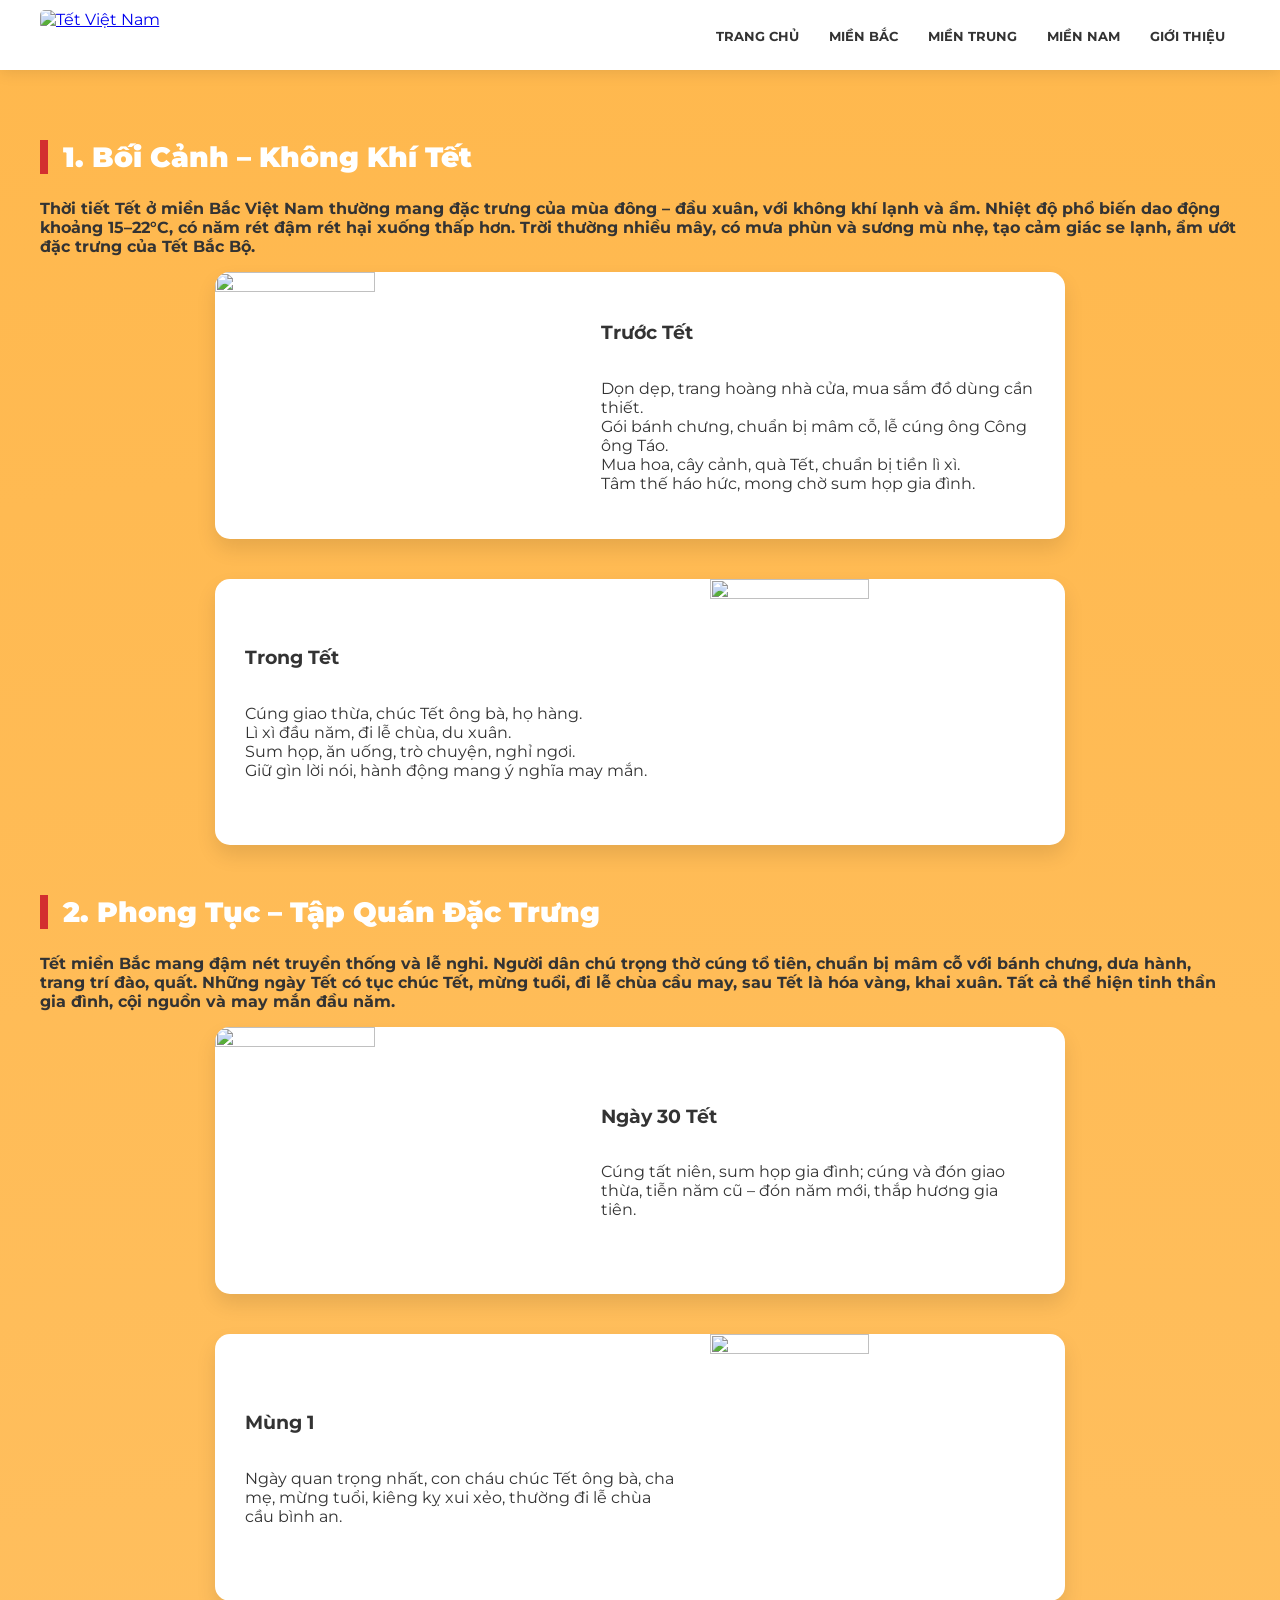
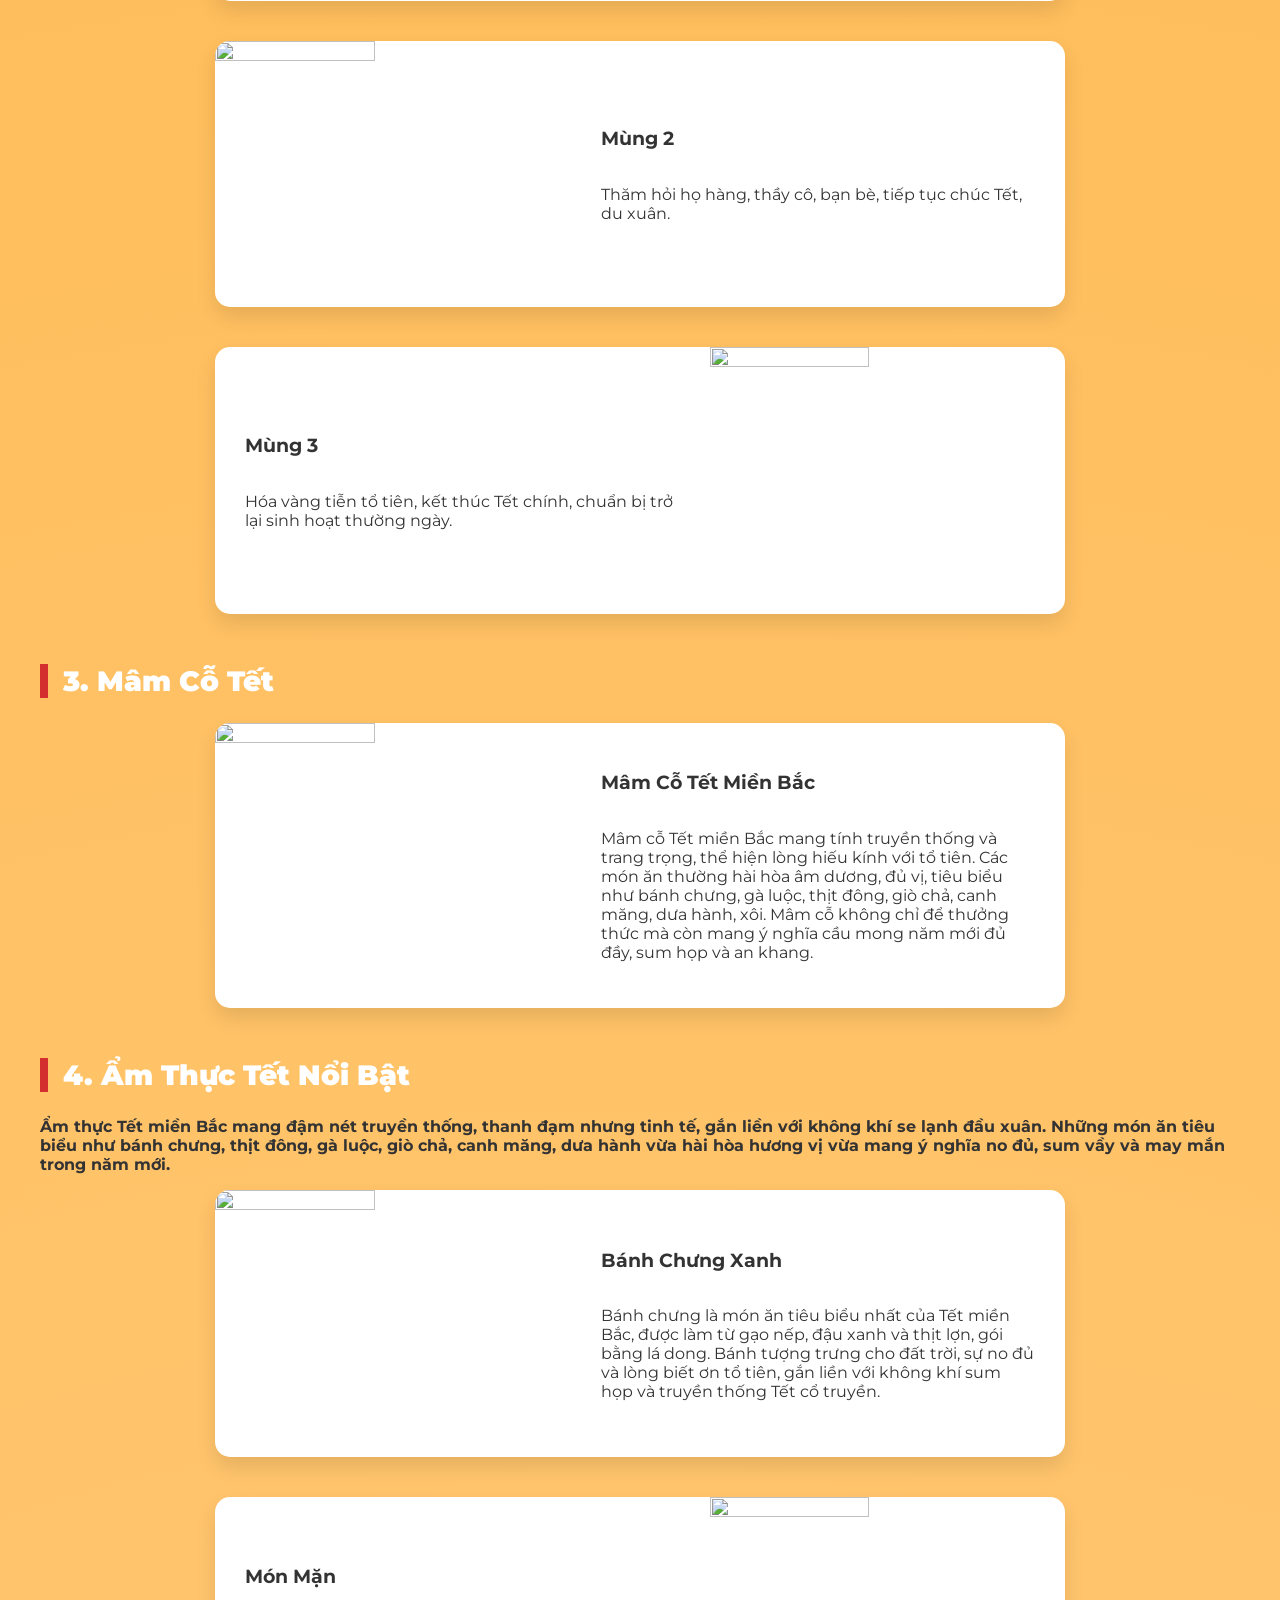
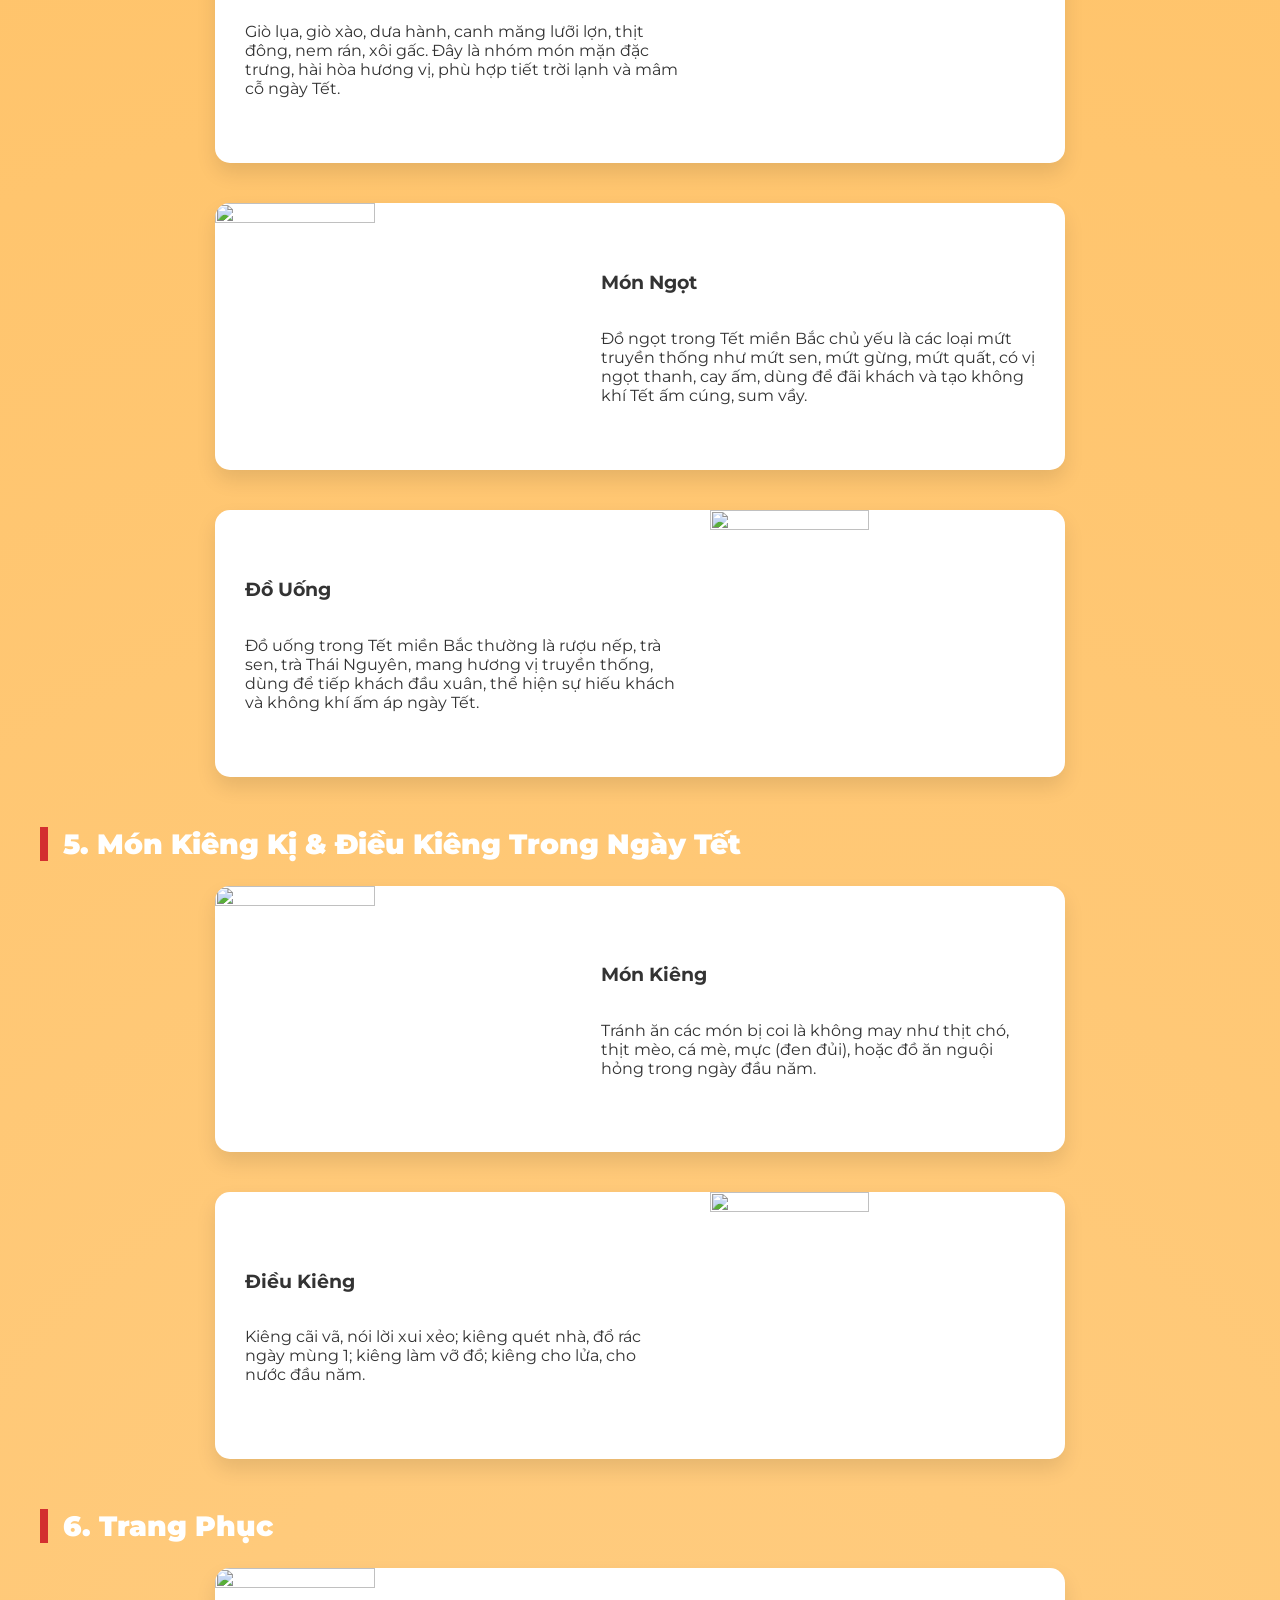
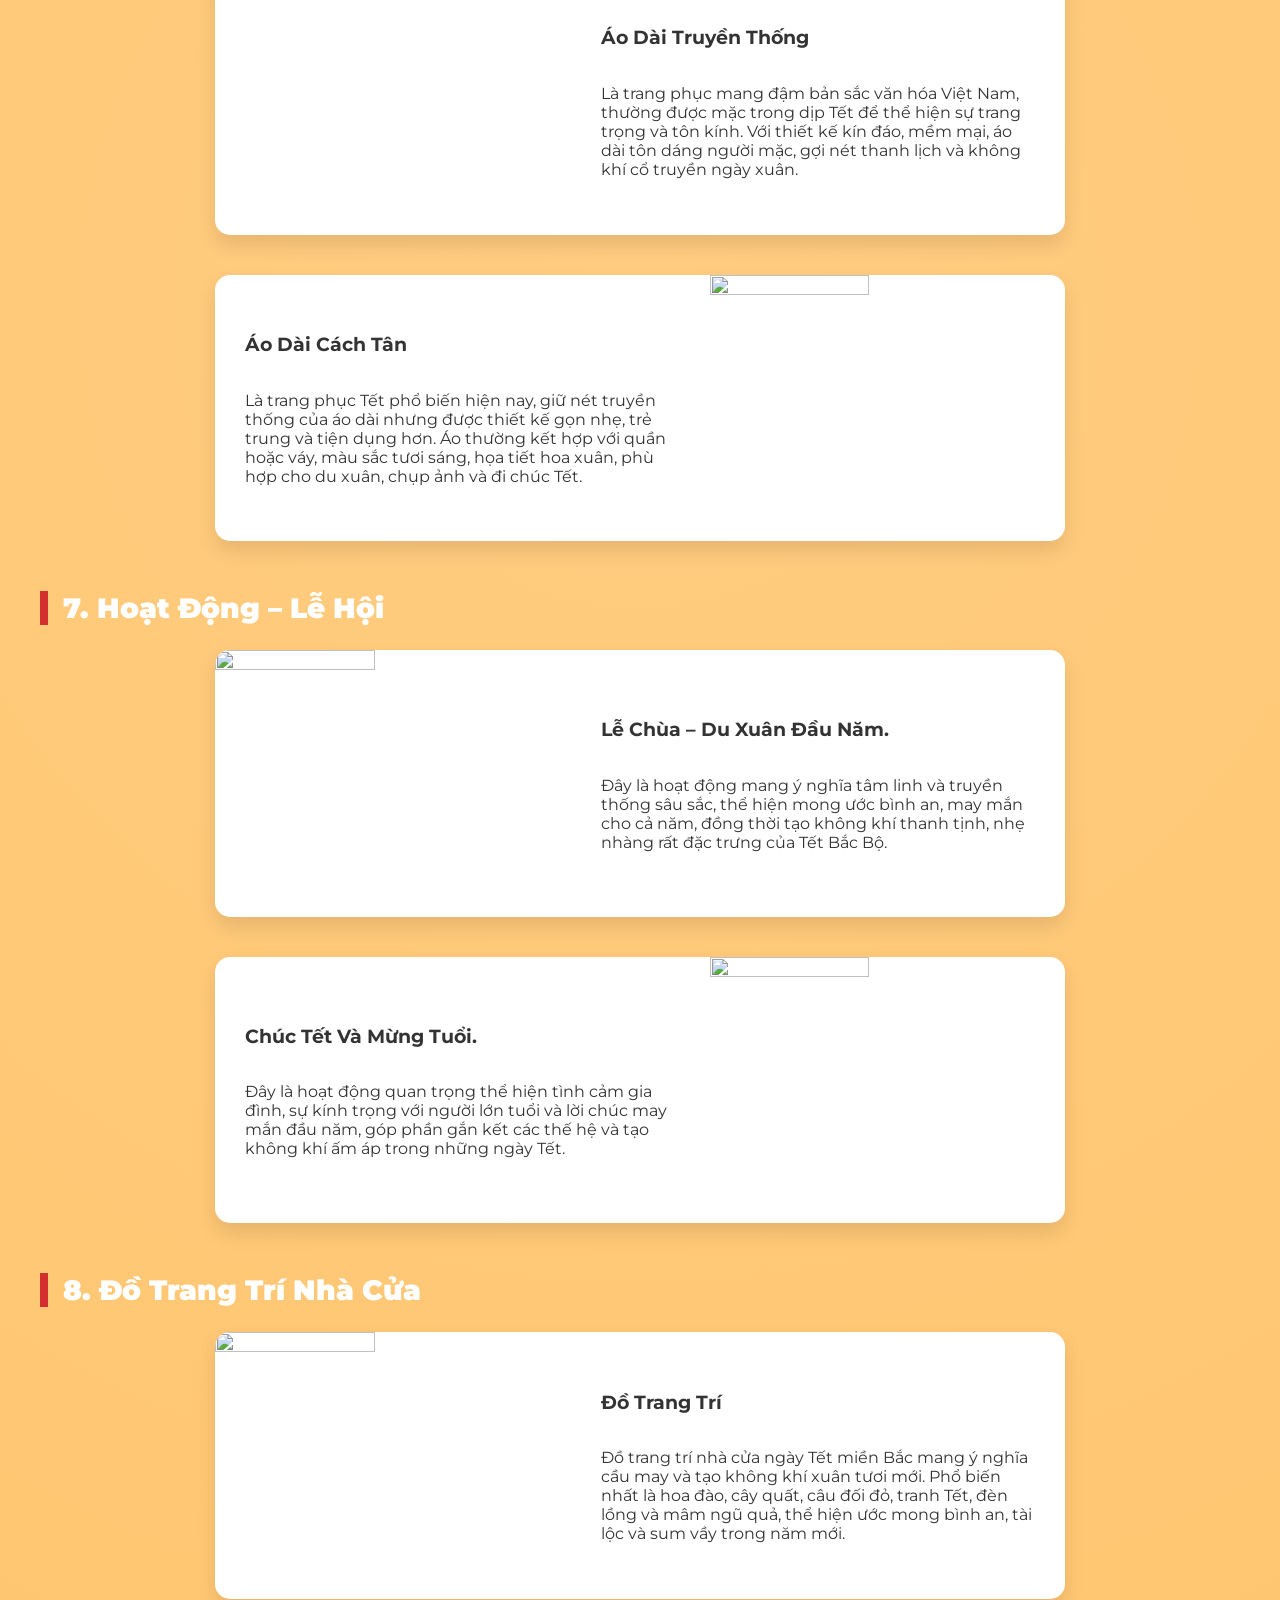
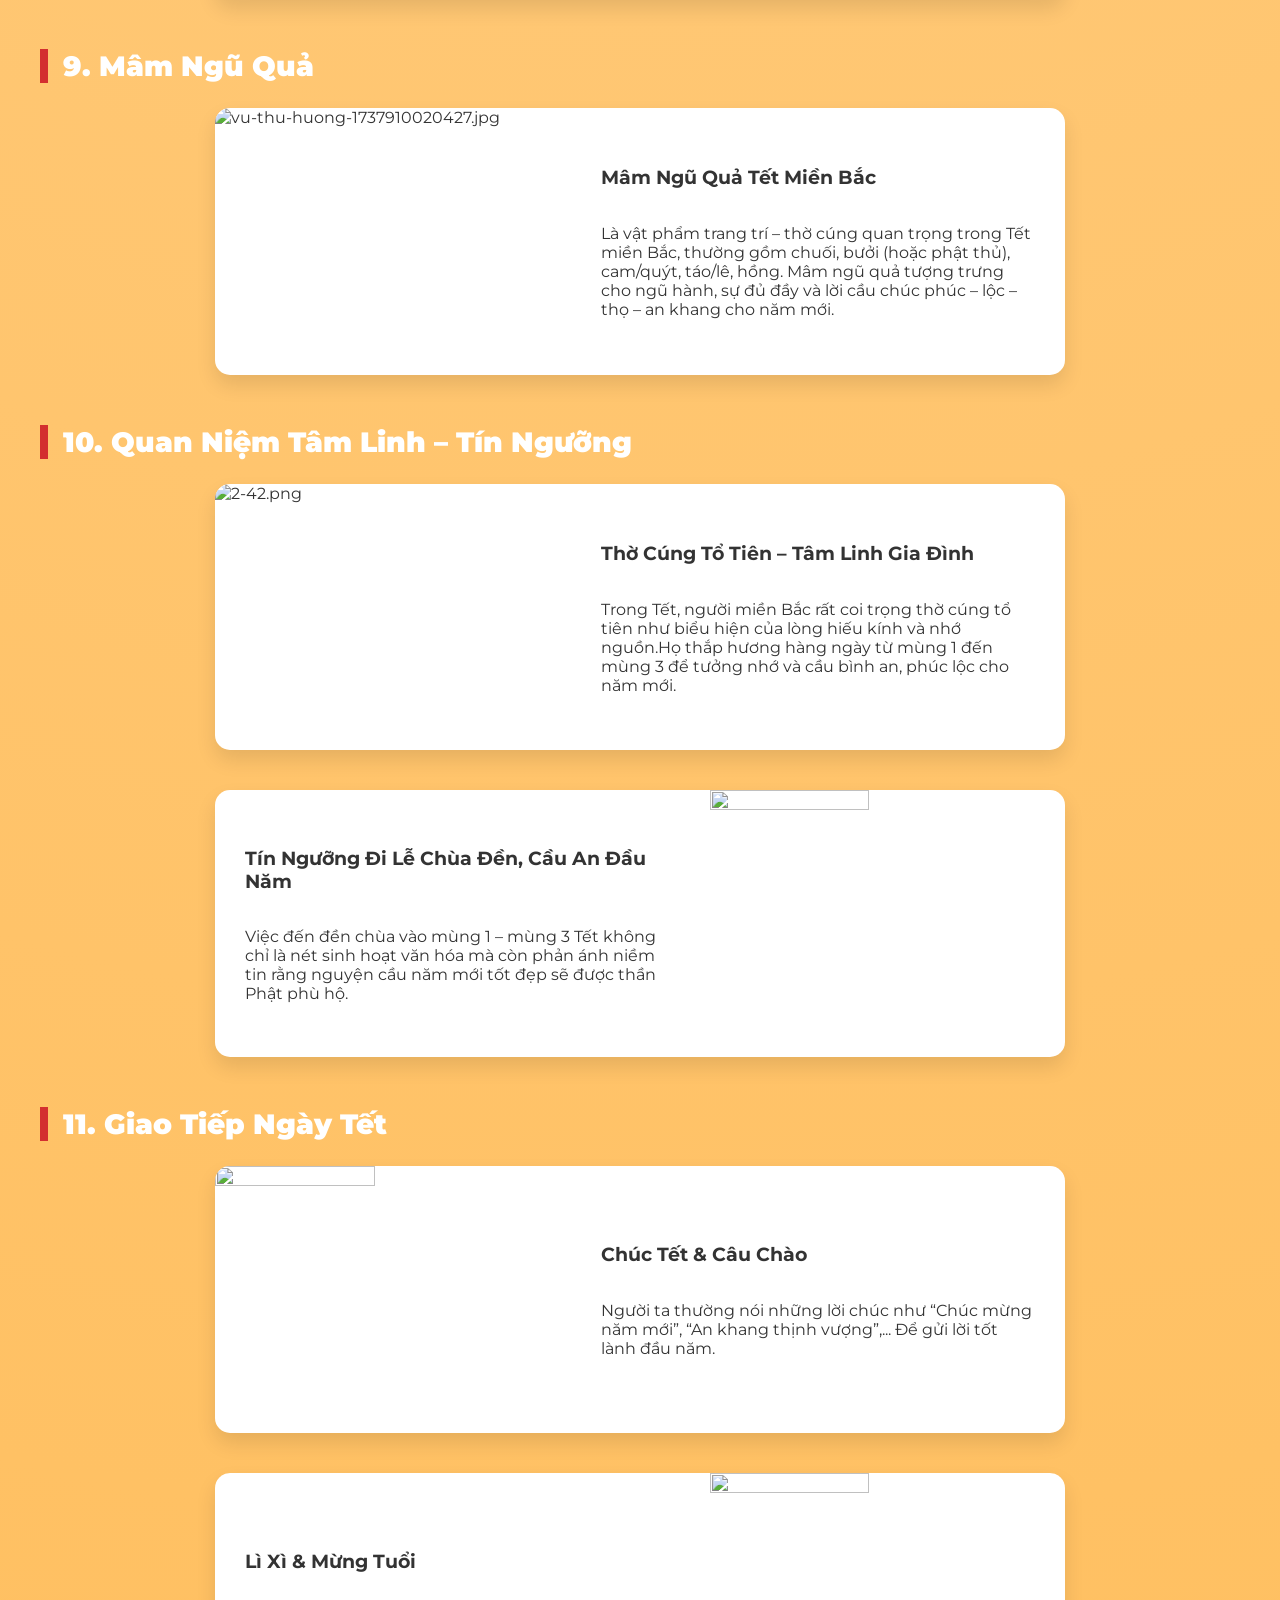
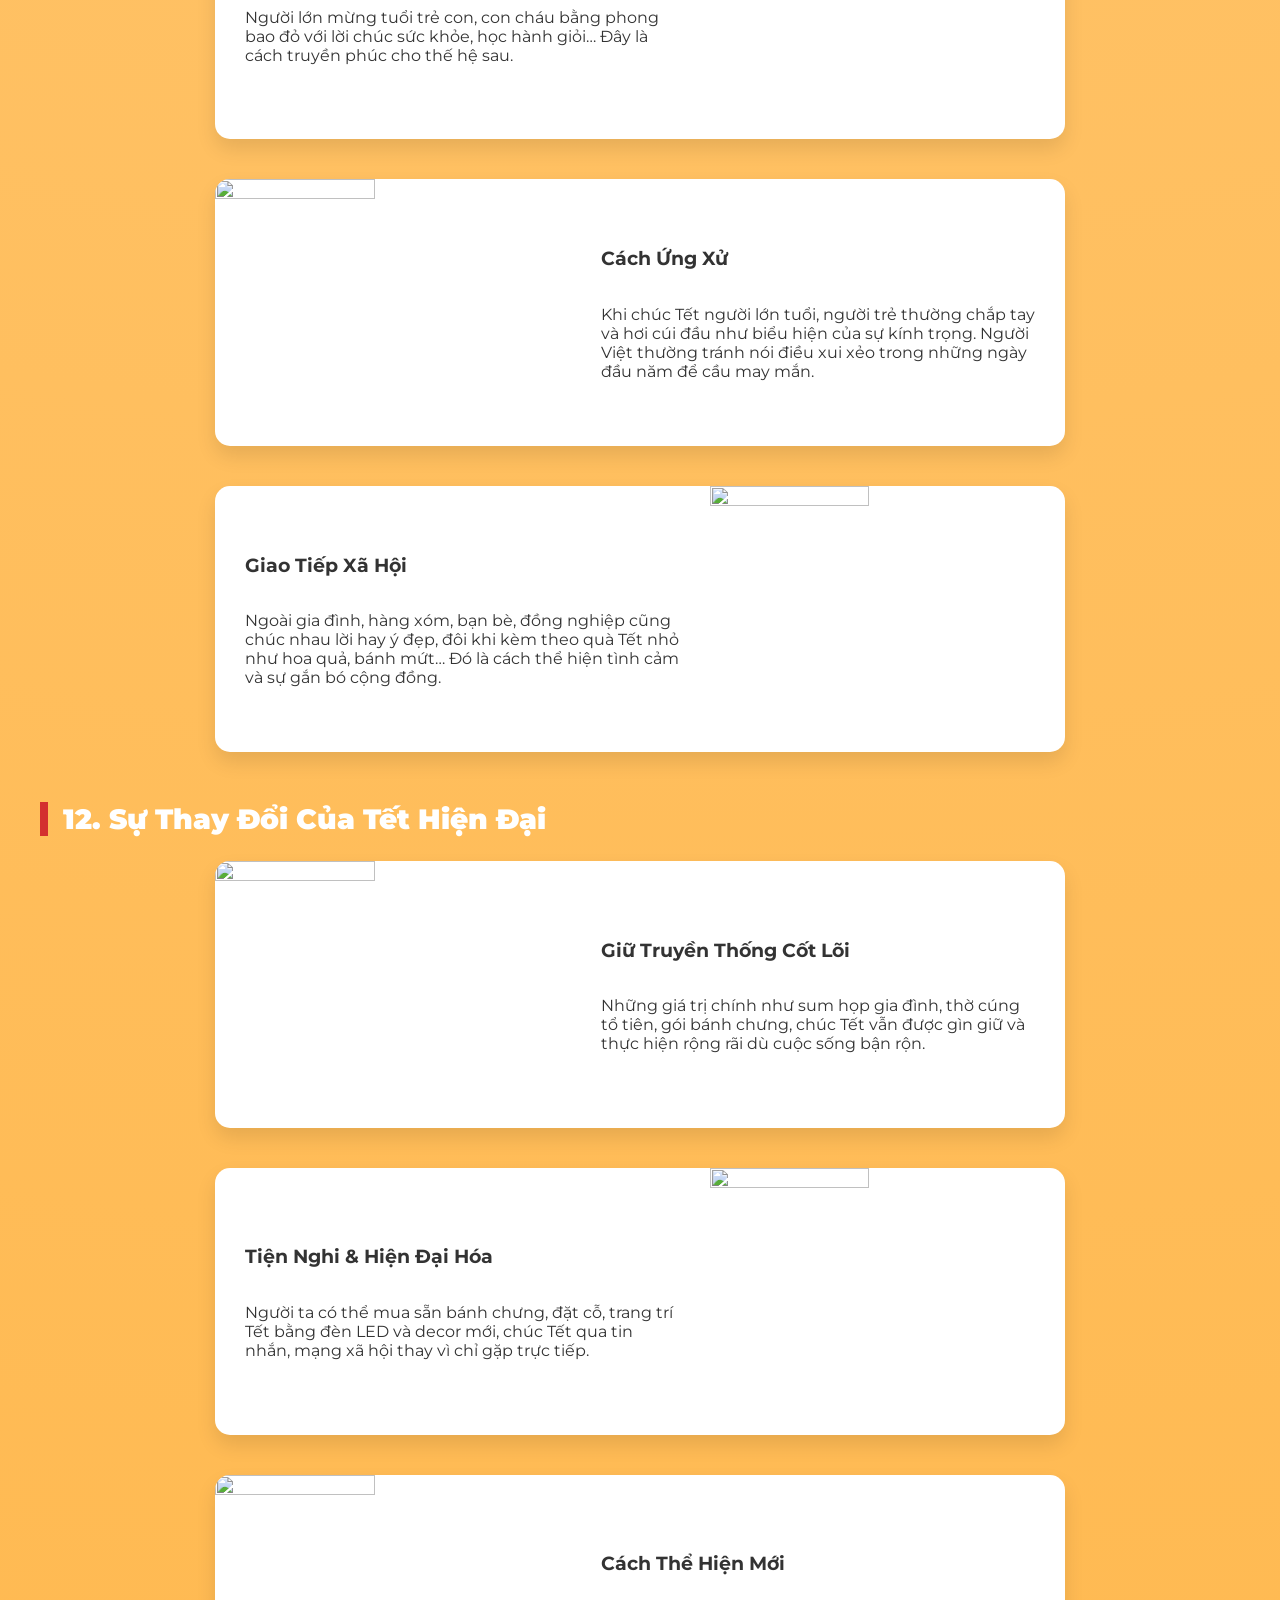
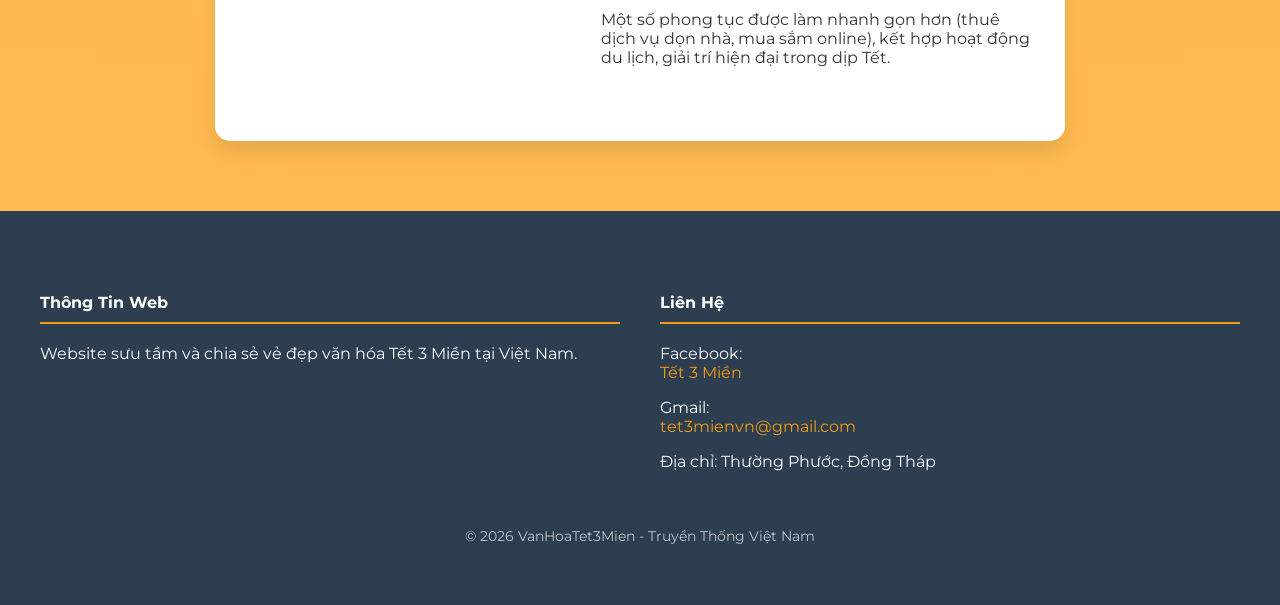
==== indexbac.html @ a21ad103 "Update indexbac.html" ====
<!DOCTYPE html>
<html lang="vi">
<head>
    <meta charset="UTF-8">
    <meta name="viewport" content="width=device-width, initial-scale=1.0">
    <meta name="color-scheme" content="light">
    <title>Văn Hóa Tết Việt Nam - 3 Miền Kết Nối</title>
    <link href="https://fonts.googleapis.com/css2?family=Montserrat:wght@400;700;900&display=swap" rel="stylesheet">
    <link rel="stylesheet" href="https://cdn.jsdelivr.net/npm/swiper@11/swiper-bundle.min.css" />
    <style>
        :root {
            --primary: #f39c12;
            --accent: #d32f2f;
            --bg: #ffb84d;
            --dark: #2c3e50;
            --white: #ffffff;
            color-scheme: light;
        }
        body {
            margin: 0; padding: 0;
            font-family: 'Montserrat', sans-serif;
            background: var(--bg) radial-gradient(circle, #ffcc80 0%, #ffb84d 100%) !important;
            color: #333 !important; scroll-behavior: smooth;
            overflow-x: hidden;
        }
        /* --- HIỆU ỨNG HOA RƠI --- */
        .petal {
            position: fixed; top: -10%; z-index: 998;
            user-select: none; pointer-events: none;
            animation: fall linear infinite;
        }
        @keyframes fall {
            0% { transform: translateY(0) rotate(0deg); opacity: 1; }
            100% { transform: translateY(110vh) rotate(360deg); opacity: 0; }
        }
        /* --- 2. THANH MENU (NAV) --- */
        nav { 
    display: flex; 
    justify-content: space-between; /* Giúp logo một bên, menu một bên */
    align-items: center; 
    background: white; 
    padding: 10px 40px; /* Tăng khoảng cách hai bên cho thoáng */
    position: sticky; 
    top: 0; 
    z-index: 1000; 
    box-shadow: 0 2px 15px rgba(0,0,0,0.1); 
}

nav .logo { height: 50px; }
nav .logo img { height: 100%; width: auto; border-radius: 5px; }

nav ul { list-style: none; display: flex; margin: 0; padding: 0; }
nav ul li { padding: 0 15px; }
nav ul li a { 
    color: #333; 
    text-decoration: none; 
    font-weight: 700; 
    font-size: 13px; 
    text-transform: uppercase; 
    transition: 0.3s; 
}

nav ul li a:hover { color: var(--accent); }

        .container { max-width: 1200px; margin: 0 auto; padding: 20px; }
        .section-title {
            font-size: 28px; font-weight: 900; color: white;
            margin: 50px 0 25px; border-left: 8px solid var(--accent); padding-left: 15px;
        }

        /* --- CẤU TRÚC ZIC-ZAC ĐÃ TỐI ƯU --- */
.grid { 
    display: flex; 
    flex-direction: column; 
    gap: 40px; 
    align-items: center; /* Căn giữa các card nhỏ */
}

.item-card {
    background: white;
    border-radius: 15px;
    overflow: hidden;
    box-shadow: 0 10px 20px rgba(0,0,0,0.1);
    transition: 0.3s;
    display: flex;
    align-items: stretch;
    /* CHỈNH TẠI ĐÂY: Thu nhỏ khung lại */
    max-width: 850px; 
    width: 100%;
}

/* Tự động đảo bên cho các khung chẵn */
.grid .item-card:nth-child(even) {
    flex-direction: row-reverse;
}

.item-card img {
    width: 45%; /* Giảm tỉ lệ ảnh một chút để cân đối */
    /* CHỈNH TẠI ĐÂY: Giúp ảnh không bị méo/cắt quá nhiều */
    object-fit: cover; 
    aspect-ratio: 4/3; /* Ép ảnh về tỉ lệ chuẩn 4:3 */
    display: block;
}

.item-card .info {
    width: 55%; 
    padding: 30px;
    display: flex;
    flex-direction: column;
    justify-content: center;
}

/* Responsive cho điện thoại */
@media (max-width: 768px) {
    .item-card, .grid .item-card:nth-child(even) { 
        flex-direction: column; 
        max-width: 100%;
    }
    .item-card img { 
        width: 100%; 
        aspect-ratio: 16/9; /* Trên điện thoại để ảnh ngang sẽ đẹp hơn */
    }
    .item-card .info { 
        width: 100%;
        padding: 20px; 
    }
}

        /* Responsive cho điện thoại */
        @media (max-width: 768px) {
            .item-card, .grid .item-card:nth-child(even) { flex-direction: column; }
            .item-card img, .item-card .info { width: 100%; }
            .item-card .info { padding: 20px; }
        }


        /* --- FOOTER --- */
        footer { background: var(--dark); color: white; padding: 60px 20px; text-align: center; margin-top: 50px; }
        .footer-content {
            max-width: 1200px; margin: 0 auto; display: grid;
            grid-template-columns: repeat(auto-fit, minmax(250px, 1fr)); gap: 40px; text-align: left;
        }
        .footer-box h4 { border-bottom: 2px solid var(--primary); padding-bottom: 10px; margin-bottom: 20px; }
        .social-links a { color: #ccc; text-decoration: none; display: block; margin-bottom: 10px; transition: 0.3s; }
        .social-links a:hover { color: var(--primary); padding-left: 5px; }
        .copy-right { margin-top: 40px; opacity: 0.7; font-size: 14px; }
    </style>
</head>
<body>
    <nav>
        <div class="logo">
        <a href="#">
            <img src="https://github.com/vanhoatet3mien/bactrungnam/blob/main/logo.jpg?raw=true" alt="Tết Việt Nam">
        </a>
    </div>
        <ul>
            <li><a href="./index.html">TRANG CHỦ</a></li>
            <li><a href="./indexbac.html">MIỀN BẮC</a></li>
            <li><a href="./indextrung.html">MIỀN TRUNG</a></li>
            <li><a href="./indexnam.html">MIỀN NAM</a></li>
            <li><a href="./indexdoingu.html">GIỚI THIỆU</a></li>
        </ul>
    </nav>

    <div class="container">
        <div id="mien-bac">
            <h2 class="section-title">1. Bối Cảnh – Không Khí Tết</h2>
            <p><strong>Thời tiết Tết ở miền Bắc Việt Nam thường mang đặc trưng của mùa đông – đầu xuân, với không khí lạnh và ẩm. Nhiệt độ phổ biến dao động khoảng 15–22°C, có năm rét đậm rét hại xuống thấp hơn. Trời thường nhiều mây, có mưa phùn và sương mù nhẹ, tạo cảm giác se lạnh, ẩm ướt đặc trưng của Tết Bắc Bộ.</strong></p>
            <div class="grid">
                <div class="item-card">
                    <img src="https://cdn.tuoitrethudo.vn/stores/news_dataimages/nguyenvantien/012022/31/23/16c2730a05d56e1337794a36a88b8bab.jpg?rt=20220131233628">
                    <div class="info">
                        <h3>Trước Tết</h3>
                        <p>Dọn dẹp, trang hoàng nhà cửa, mua sắm đồ dùng cần thiết.<br>Gói bánh chưng, chuẩn bị mâm cỗ, lễ cúng ông Công ông Táo.<br>Mua hoa, cây cảnh, quà Tết, chuẩn bị tiền lì xì.<br>Tâm thế háo hức, mong chờ sum họp gia đình.</p>
                    </div>
                </div>
                <div class="item-card">
                    <img src="https://inkythuatso.com/uploads/thumbnails/800/2023/02/15-hinh-anh-chuc-tho-inkythuatso-13-16-25-36.jpg">
                    <div class="info">
                        <h3>Trong Tết</h3>
                        <p>Cúng giao thừa, chúc Tết ông bà, họ hàng.<br>Lì xì đầu năm, đi lễ chùa, du xuân.<br>Sum họp, ăn uống, trò chuyện, nghỉ ngơi.<br>Giữ gìn lời nói, hành động mang ý nghĩa may mắn.</p>
                    </div>
                </div>
            </div>

            <h2 class="section-title">2. Phong Tục – Tập Quán Đặc Trưng</h2>
            <p><strong>Tết miền Bắc mang đậm nét truyền thống và lễ nghi. Người dân chú trọng thờ cúng tổ tiên, chuẩn bị mâm cỗ với bánh chưng, dưa hành, trang trí đào, quất. Những ngày Tết có tục chúc Tết, mừng tuổi, đi lễ chùa cầu may, sau Tết là hóa vàng, khai xuân. Tất cả thể hiện tinh thần gia đình, cội nguồn và may mắn đầu năm.</strong></p>
            <div class="grid">
                <div class="item-card">
                    <img src="https://phapluat.tuoitrethudo.vn/stores/news_dataimages/nguyenthithuy/022024/10/01/2814_Picture3.jpg?rt=20240210012817">
                    <div class="info">
                        <h3>Ngày 30 Tết</h3>
                        <p>Cúng tất niên, sum họp gia đình; cúng và đón giao thừa, tiễn năm cũ – đón năm mới, thắp hương gia tiên.</p>
                    </div>
                </div>
                <div class="item-card">
                    <img src="https://cdn3.ivivu.com/2025/01/du-xuan-dau-nam-ivivu-2.jpg">
                    <div class="info">
                        <h3>Mùng 1</h3>
                        <p>Ngày quan trọng nhất, con cháu chúc Tết ông bà, cha mẹ, mừng tuổi, kiêng kỵ xui xẻo, thường đi lễ chùa cầu bình an.</p>
                    </div>
                </div>
                <div class="item-card">
                    <img src="https://cdnv2.tgdd.vn/bhx-static/bhx/News/Images/2024/12/25/1573519/image-17_202412250940245612.jpg">
                    <div class="info">
                        <h3>Mùng 2</h3>
                        <p>Thăm hỏi họ hàng, thầy cô, bạn bè, tiếp tục chúc Tết, du xuân.</p>
                    </div>
                </div>
                <div class="item-card">
                    <img src="https://media.tapchinghiencuuphathoc.vn/uploads/2025/02/01/y-nghia-nguon-goc-hoa-vang-ma-1-1738345436.jpg">
                    <div class="info">
                        <h3>Mùng 3</h3>
                        <p>Hóa vàng tiễn tổ tiên, kết thúc Tết chính, chuẩn bị trở lại sinh hoạt thường ngày.</p>
                    </div>
                </div>
            </div>

            <h2 class="section-title">3. Mâm Cỗ Tết</h2>
            <div class="grid">
                <div class="item-card">
                    <img src="https://storage.googleapis.com/ops-shopee-files-live/live/shopee-blog/2024/01/5c13a77e-mam-co-ngay-tet-mien-bac-1.jpg">
                    <div class="info">
                        <h3>Mâm Cỗ Tết Miền Bắc</h3>
                        <p>Mâm cỗ Tết miền Bắc mang tính truyền thống và trang trọng, thể hiện lòng hiếu kính với tổ tiên. Các món ăn thường hài hòa âm dương, đủ vị, tiêu biểu như bánh chưng, gà luộc, thịt đông, giò chả, canh măng, dưa hành, xôi. Mâm cỗ không chỉ để thưởng thức mà còn mang ý nghĩa cầu mong năm mới đủ đầy, sum họp và an khang.</p>
                    </div>
                </div>
            </div>

            <h2 class="section-title">4. Ẩm Thực Tết Nổi Bật</h2>
            <p><strong>Ẩm thực Tết miền Bắc mang đậm nét truyền thống, thanh đạm nhưng tinh tế, gắn liền với không khí se lạnh đầu xuân. Những món ăn tiêu biểu như bánh chưng, thịt đông, gà luộc, giò chả, canh măng, dưa hành vừa hài hòa hương vị vừa mang ý nghĩa no đủ, sum vầy và may mắn trong năm mới.</strong></p>
            <div class="grid">
                <div class="item-card">
                    <img src="https://vuyenfoods.com/upload/baiviet/nguyen-lieu-lam-banh-chung-xanh-7100.jpeg">
                    <div class="info">
                        <h3>Bánh Chưng Xanh</h3>
                        <p>Bánh chưng là món ăn tiêu biểu nhất của Tết miền Bắc, được làm từ gạo nếp, đậu xanh và thịt lợn, gói bằng lá dong. Bánh tượng trưng cho đất trời, sự no đủ và lòng biết ơn tổ tiên, gắn liền với không khí sum họp và truyền thống Tết cổ truyền.</p>
                    </div>
                </div>
                <div class="item-card">
                    <img src="https://giochavua.vn/wp-content/uploads/2022/05/gio-thu-xao-ngon-duoc-yeu-thich.jpg">
                    <div class="info">
                        <h3>Món Mặn</h3>
                        <p>Giò lụa, giò xào, dưa hành, canh măng lưỡi lợn, thịt đông, nem rán, xôi gấc. Đây là nhóm món mặn đặc trưng, hài hòa hương vị, phù hợp tiết trời lạnh và mâm cỗ ngày Tết.</p>
                    </div>
                </div>
                <div class="item-card">
                    <img src="https://anhminhgift.vn/upload/blog/cac-loai-mut-tet-mien-tay-1-1.jpg">
                    <div class="info">
                        <h3>Món Ngọt</h3>
                        <p>Đồ ngọt trong Tết miền Bắc chủ yếu là các loại mứt truyền thống như mứt sen, mứt gừng, mứt quất, có vị ngọt thanh, cay ấm, dùng để đãi khách và tạo không khí Tết ấm cúng, sum vầy.</p>
                    </div>
                </div>
                <div class="item-card">
                    <img src="https://zogatea.com/wp-content/uploads/2021/06/Tra-Sen-1-1024x685.jpg">
                    <div class="info">
                        <h3>Đồ Uống</h3>
                        <p>Đồ uống trong Tết miền Bắc thường là rượu nếp, trà sen, trà Thái Nguyên, mang hương vị truyền thống, dùng để tiếp khách đầu xuân, thể hiện sự hiếu khách và không khí ấm áp ngày Tết.</p>
                    </div>
                </div>
            </div>

            <h2 class="section-title">5. Món Kiêng Kị & Điều Kiêng Trong Ngày Tết</h2>
            <div class="grid">
                <div class="item-card">
                    <img src="https://scontent.fvca5-1.fna.fbcdn.net/v/t39.30808-6/589714037_1394836852643893_1446091724370291768_n.jpg?stp=dst-jpg_p526x296_tt6&_nc_cat=111&ccb=1-7&_nc_sid=127cfc&_nc_ohc=fxISBeqgT3AQ7kNvwEG0JHD&_nc_oc=AdlYSh1m5r4DxeEgwgYgAgTQ2lFTR1I_N9ZsTTKIj-WAwGVASrrvGldgpR2_4-6iheo&_nc_zt=23&_nc_ht=scontent.fvca5-1.fna&_nc_gid=8fACmYXoenC-Dc7Jp0bd7Q&oh=00_AfrGANbRKabUUiIrGEgYwGHzz0iBHGLaTVGTGiKzaXuc2g&oe=69826C2F">
                    <div class="info">
                        <h3>Món Kiêng</h3>
                        <p>Tránh ăn các món bị coi là không may như thịt chó, thịt mèo, cá mè, mực (đen đủi), hoặc đồ ăn nguội hỏng trong ngày đầu năm.</p>
                    </div>
                </div>
                <div class="item-card">
                    <img src="https://blog.onhome.asia/hubfs/anh-bia-Jan-12-2021-02-50-04-99-AM.jpg">
                    <div class="info">
                        <h3>Điều Kiêng</h3>
                        <p>Kiêng cãi vã, nói lời xui xẻo; kiêng quét nhà, đổ rác ngày mùng 1; kiêng làm vỡ đồ; kiêng cho lửa, cho nước đầu năm.</p>
                    </div>
                </div>
            </div>

            <h2 class="section-title">6. Trang Phục</h2>
            <div class="grid">
                <div class="item-card">
                    <img src="https://media.loveitopcdn.com/3807/y-nghia-ta-ao-dai-truyen-thong-viet-nam-1.jpg">
                    <div class="info">
                        <h3>Áo Dài Truyền Thống</h3>
                        <p>Là trang phục mang đậm bản sắc văn hóa Việt Nam, thường được mặc trong dịp Tết để thể hiện sự trang trọng và tôn kính. Với thiết kế kín đáo, mềm mại, áo dài tôn dáng người mặc, gợi nét thanh lịch và không khí cổ truyền ngày xuân.</p>
                    </div>
                </div>
                <div class="item-card">
                    <img src="https://wowweekend.vn/_next/image?url=https%3A%2F%2Fcdn.wowweekend.vn%2Fuploads%2F202501_4834_featured__news20250117144336_02-1600x900.webp&w=3840&q=75">
                    <div class="info">
                        <h3>Áo Dài Cách Tân</h3>
                        <p>Là trang phục Tết phổ biến hiện nay, giữ nét truyền thống của áo dài nhưng được thiết kế gọn nhẹ, trẻ trung và tiện dụng hơn. Áo thường kết hợp với quần hoặc váy, màu sắc tươi sáng, họa tiết hoa xuân, phù hợp cho du xuân, chụp ảnh và đi chúc Tết.</p>
                    </div>
                </div>
            </div>

            <h2 class="section-title">7. Hoạt Động – Lễ Hội</h2>
            <div class="grid">
                <div class="item-card">
                    <img src="https://i.ex-cdn.com/vntravellive.com/files/f1/uploaded/images/photo_news/800x800/news_20161120084018/tet.jpg_0.jpg">
                    <div class="info">
                        <h3>Lễ Chùa – Du Xuân Đầu Năm.</h3>
                        <p>Đây là hoạt động mang ý nghĩa tâm linh và truyền thống sâu sắc, thể hiện mong ước bình an, may mắn cho cả năm, đồng thời tạo không khí thanh tịnh, nhẹ nhàng rất đặc trưng của Tết Bắc Bộ.</p>
                    </div>
                </div>
                <div class="item-card">
                    <img src="https://giadinh.mediacdn.vn/296230595582509056/2023/1/16/momo-upload-api-191225093515-637128633154332227-1673861650760668441327.jpg">
                    <div class="info">
                        <h3>Chúc Tết Và Mừng Tuổi.</h3>
                        <p>Đây là hoạt động quan trọng thể hiện tình cảm gia đình, sự kính trọng với người lớn tuổi và lời chúc may mắn đầu năm, góp phần gắn kết các thế hệ và tạo không khí ấm áp trong những ngày Tết.</p>
                    </div>
                </div>
            </div>

            <h2 class="section-title">8. Đồ Trang Trí Nhà Cửa</h2>
            <div class="grid">
                <div class="item-card">
                    <img src="https://media-cdn-v2.laodong.vn/Storage/NewsPortal/2022/1/23/998008/Hang-Tet-Nguyen-Dan-.jpg">
                    <div class="info">
                        <h3>Đồ Trang Trí</h3>
                        <p>Đồ trang trí nhà cửa ngày Tết miền Bắc mang ý nghĩa cầu may và tạo không khí xuân tươi mới. Phổ biến nhất là hoa đào, cây quất, câu đối đỏ, tranh Tết, đèn lồng và mâm ngũ quả, thể hiện ước mong bình an, tài lộc và sum vầy trong năm mới.</p>
                    </div>
                </div>
            </div>

            <h2 class="section-title">9. Mâm Ngũ Quả</h2>
            <div class="grid">
                <div class="item-card">
                    <img src="https://sf-static.upanhlaylink.com/img/image_20260131f3d548ad5f10cd89d02bacb1ae019b03.jpg" alt="vu-thu-huong-1737910020427.jpg">
                    <div class="info">
                        <h3>Mâm Ngũ Quả Tết Miền Bắc</h3>
                        <p>Là vật phẩm trang trí – thờ cúng quan trọng trong Tết miền Bắc, thường gồm chuối, bưởi (hoặc phật thủ), cam/quýt, táo/lê, hồng. Mâm ngũ quả tượng trưng cho ngũ hành, sự đủ đầy và lời cầu chúc phúc – lộc – thọ – an khang cho năm mới.</p>
                    </div>
                </div>
            </div>

            <h2 class="section-title">10. Quan Niệm Tâm Linh – Tín Ngưỡng</h2>
            <div class="grid">
                <div class="item-card">
                    <img src="https://sf-static.upanhlaylink.com/img/image_202601311cd48296f9d3687d44bee2dbc5769676.jpg" alt="2-42.png">
                    <div class="info">
                        <h3>Thờ Cúng Tổ Tiên – Tâm Linh Gia Đình</h3>
                        <p>Trong Tết, người miền Bắc rất coi trọng thờ cúng tổ tiên như biểu hiện của lòng hiếu kính và nhớ nguồn.Họ thắp hương hàng ngày từ mùng 1 đến mùng 3 để tưởng nhớ và cầu bình an, phúc lộc cho năm mới.</p>
                    </div>
                </div>
                <div class="item-card">
                    <img src="https://baotuyenquang.com.vn/media/images/2024/02/img_20240210211626_800x600.jpg">
                    <div class="info">
                        <h3>Tín Ngưỡng Đi Lễ Chùa Đền, Cầu An Đầu Năm</h3>
                        <p>Việc đến đền chùa vào mùng 1 – mùng 3 Tết không chỉ là nét sinh hoạt văn hóa mà còn phản ánh niềm tin rằng nguyện cầu năm mới tốt đẹp sẽ được thần Phật phù hộ.</p>
                    </div>
                </div>
            </div>

            <h2 class="section-title">11. Giao Tiếp Ngày Tết</h2>
            <div class="grid">
                <div class="item-card">
                    <img src="https://cdn-media.sforum.vn/storage/app/media/wp-content/uploads/2022/12/chuc-tet-ban-be.jpg">
                    <div class="info">
                        <h3>Chúc Tết & Câu Chào</h3>
                        <p>Người ta thường nói những lời chúc như “Chúc mừng năm mới”, “An khang thịnh vượng”,... Để gửi lời tốt lành đầu năm.</p>
                    </div>
                </div>
                <div class="item-card">
                    <img src="https://image.fili.vn/2025/01/25/li-xi-tet.jpg">
                    <div class="info">
                        <h3>Lì Xì & Mừng Tuổi</h3>
                        <p>Người lớn mừng tuổi trẻ con, con cháu bằng phong bao đỏ với lời chúc sức khỏe, học hành giỏi… Đây là cách truyền phúc cho thế hệ sau.</p>
                    </div>
                </div>
                <div class="item-card">
                    <img src="https://congdankhuyenhoc.qltns.mediacdn.vn/zoom/600_315/449484899827462144/2023/1/16/day-tre-con-ve-tet-16739033749211657555928-133-0-583-860-crop-1673908390794832373246.jpeg">
                    <div class="info">
                        <h3>Cách Ứng Xử</h3>
                        <p>Khi chúc Tết người lớn tuổi, người trẻ thường chắp tay và hơi cúi đầu như biểu hiện của sự kính trọng. Người Việt thường tránh nói điều xui xẻo trong những ngày đầu năm để cầu may mắn.</p>
                    </div>
                </div>
                <div class="item-card">
                    <img src="https://cdn2.fptshop.com.vn/unsafe/1920x0/filters:format(webp):quality(75)/2023_12_8_638376721879089948_gio-qua-tet-4.jpg">
                    <div class="info">
                        <h3>Giao Tiếp Xã Hội</h3>
                        <p>Ngoài gia đình, hàng xóm, bạn bè, đồng nghiệp cũng chúc nhau lời hay ý đẹp, đôi khi kèm theo quà Tết nhỏ như hoa quả, bánh mứt… Đó là cách thể hiện tình cảm và sự gắn bó cộng đồng.</p>
                    </div>
                </div>
            </div>

            <h2 class="section-title">12. Sự Thay Đổi Của Tết Hiện Đại</h2>
            <div class="grid">
                <div class="item-card">
                    <img src="https://dddn.1cdn.vn/2023/01/21/diendandoanhnghiep.vn-media-uploaded-428-2023-01-21-_gd1.jpeg">
                    <div class="info">
                        <h3>Giữ Truyền Thống Cốt Lõi</h3>
                        <p>Những giá trị chính như sum họp gia đình, thờ cúng tổ tiên, gói bánh chưng, chúc Tết vẫn được gìn giữ và thực hiện rộng rãi dù cuộc sống bận rộn.</p>
                    </div>
                </div>
                <div class="item-card">
                    <img src="https://noithatmanhhe.vn/wp-content/uploads/2025/01/mau-trang-tri-nha-ngay-tet-5.jpg">
                    <div class="info">
                        <h3>Tiện Nghi & Hiện Đại Hóa</h3>
                        <p>Người ta có thể mua sẵn bánh chưng, đặt cỗ, trang trí Tết bằng đèn LED và decor mới, chúc Tết qua tin nhắn, mạng xã hội thay vì chỉ gặp trực tiếp.</p>
                    </div>
                </div>
                <div class="item-card">
                    <img src="https://vcdn1-giadinh.vnecdn.net/2026/01/10/sum-hop-1768008969-6184-1768009100.png?w=680&h=0&q=100&dpr=2&fit=crop&s=DelUnGpCXKzHT-Q1YHG3Rg">
                    <div class="info">
                        <h3>Cách Thể Hiện Mới</h3>
                        <p>Một số phong tục được làm nhanh gọn hơn (thuê dịch vụ dọn nhà, mua sắm online), kết hợp hoạt động du lịch, giải trí hiện đại trong dịp Tết.</p>
                    </div>
                </div>
            </div>
        </div>
    </div>

    <footer>
        <div class="footer-content">
            <div class="footer-box">
                <h4>Thông Tin Web</h4>
                <p>Website sưu tầm và chia sẻ vẻ đẹp văn hóa Tết 3 Miền tại Việt Nam.</p>
            </div>
            <div class="footer-box social-links">
                <h4>Liên Hệ</h4>
                <p>Facebook: <a href="https://www.facebook.com/share/1DMGDp4r8c/" style="color:var(--primary)">Tết 3 Miền</a></p>
                <p>Gmail: <a href="mailto:tet3mienvn@gmail.com" style="color:var(--primary)">tet3mienvn@gmail.com</a></p>
                <p>Địa chỉ: Thường Phước, Đồng Tháp</p>
            </div>
        </div>
        <div class="copy-right">© 2026 VanHoaTet3Mien - Truyền Thống Việt Nam</div>
    </footer>

    <script>
        // Hiệu ứng hoa đào rơi
        function createPetal() {
            const petals = ['🌸', '🌼', '🧧'];
            const petal = document.createElement('div');
            petal.className = 'petal';
            petal.innerHTML = petals[Math.floor(Math.random() * petals.length)];
            petal.style.left = Math.random() * 100 + 'vw';
            petal.style.animationDuration = Math.random() * 3 + 4 + 's';
            petal.style.fontSize = Math.random() * 10 + 10 + 'px';
            document.body.appendChild(petal);
            setTimeout(() => { petal.remove(); }, 6000);
        }
        setInterval(createPetal, 400);
        
        // Chống chuột phải
document.addEventListener('contextmenu', function(e) {
    e.preventDefault();
}, false);

// Chống tổ hợp phím Ctrl+U (Xem nguồn trang) và F12 (Kiểm tra phần tử)
document.onkeydown = function(e) {
    if (e.ctrlKey && 
        (e.keyCode === 67 || 
         e.keyCode === 86 || 
         e.keyCode === 85 || 
         e.keyCode === 117)) {
        return false;
    } else if (e.keyCode === 123) { // F12
        return false;
    }
};
    </script>
</body>

</html>
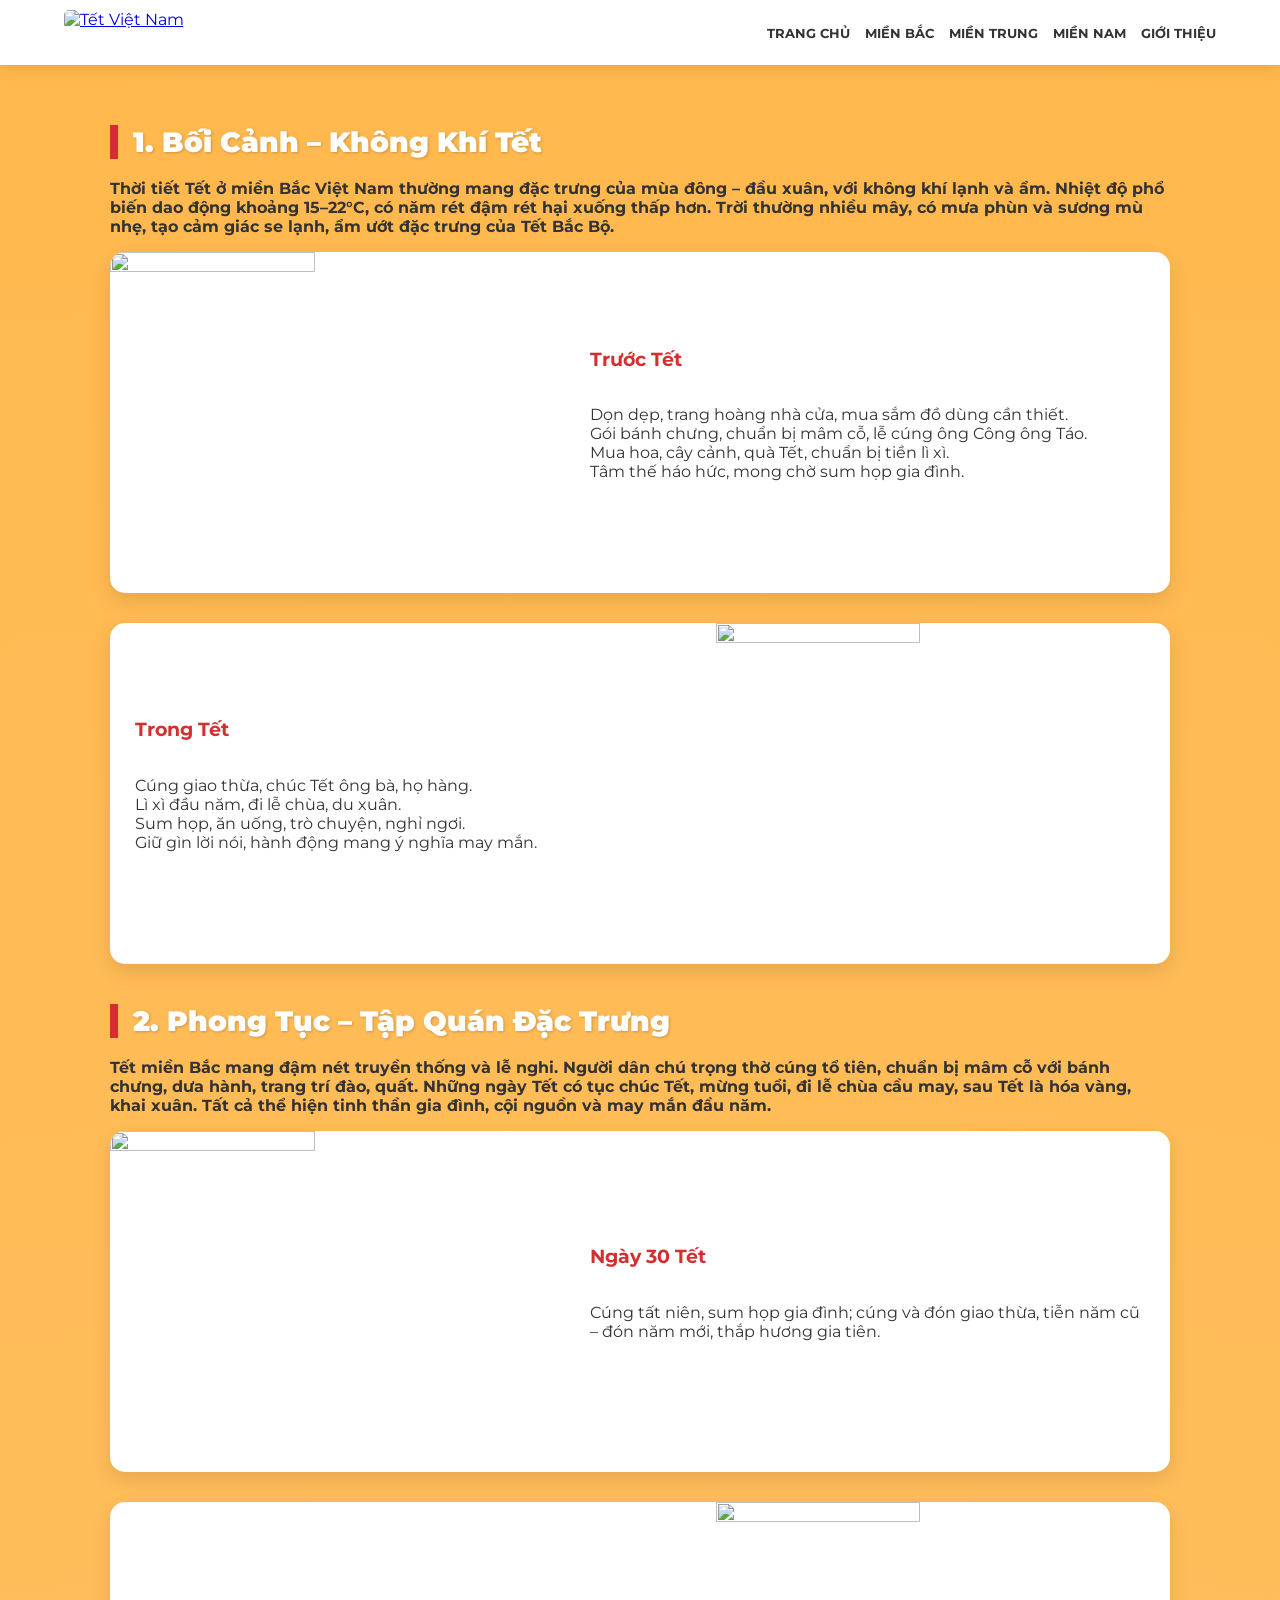
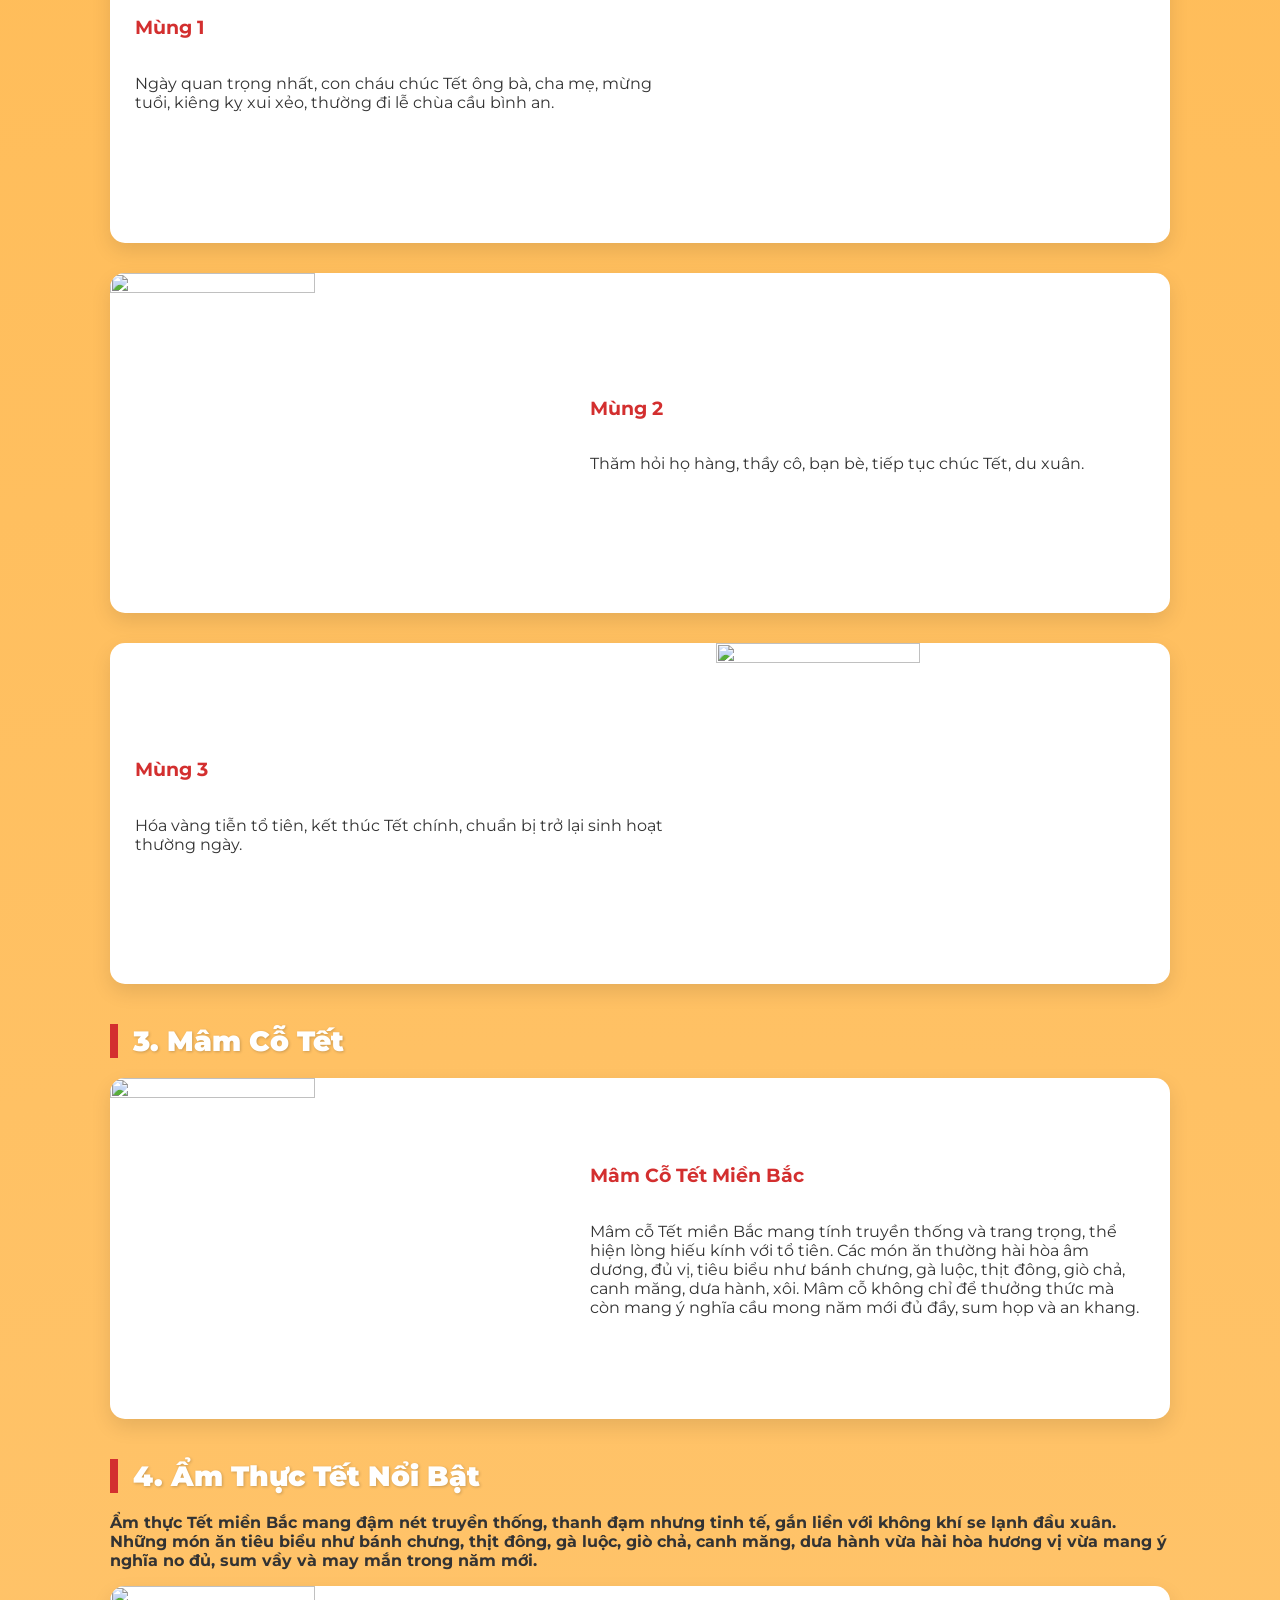
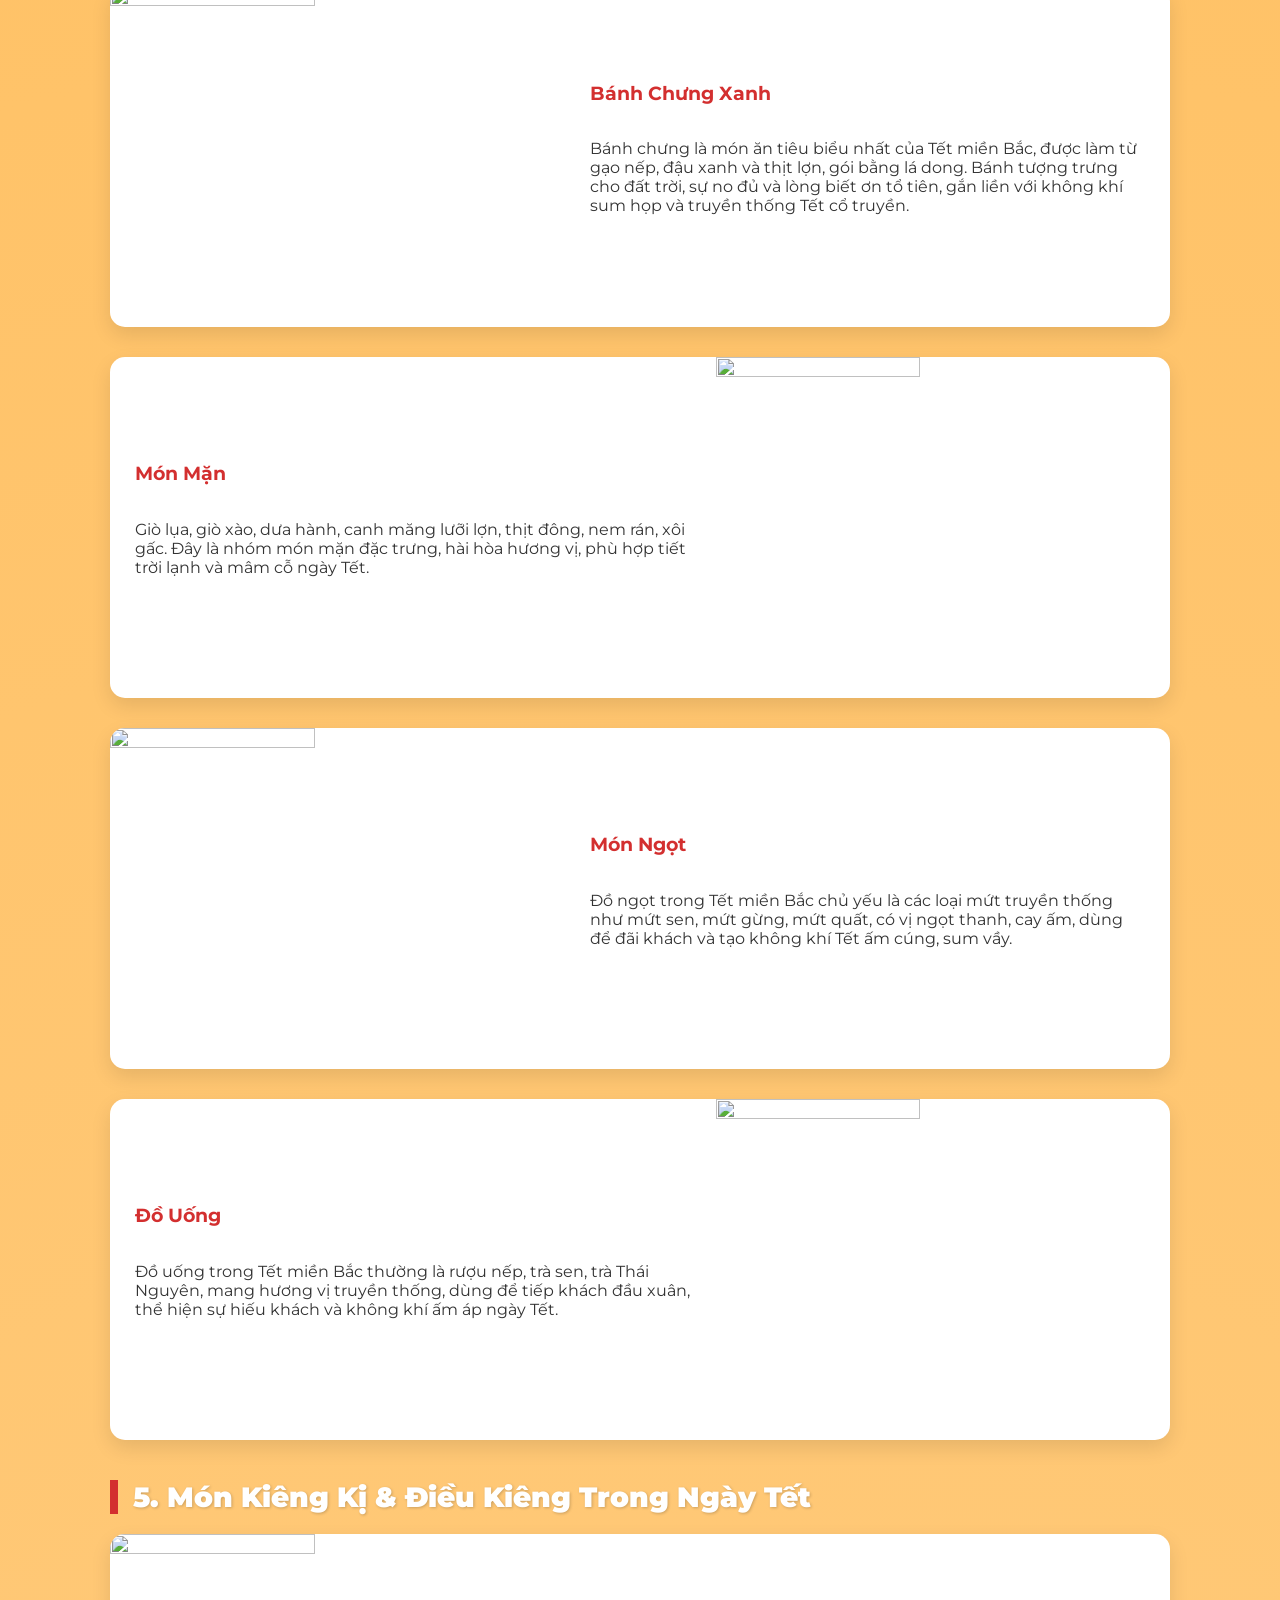
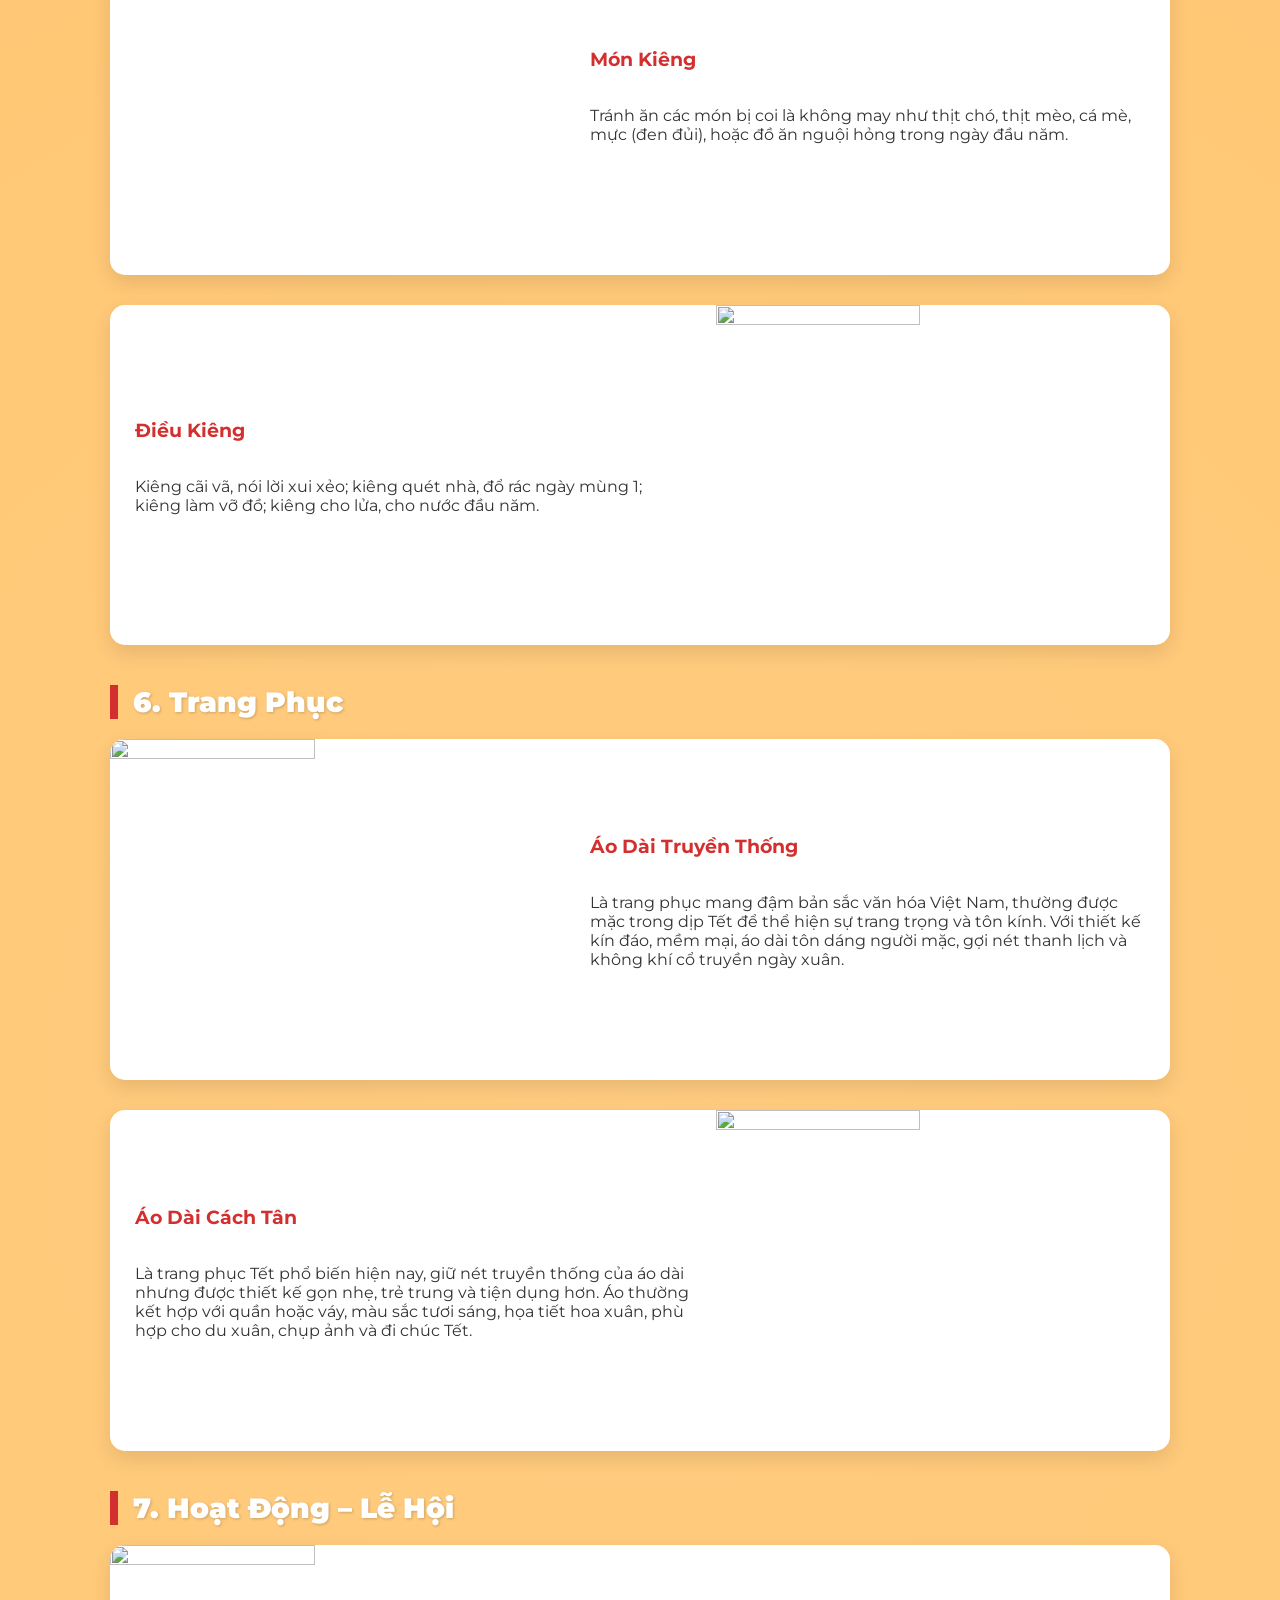
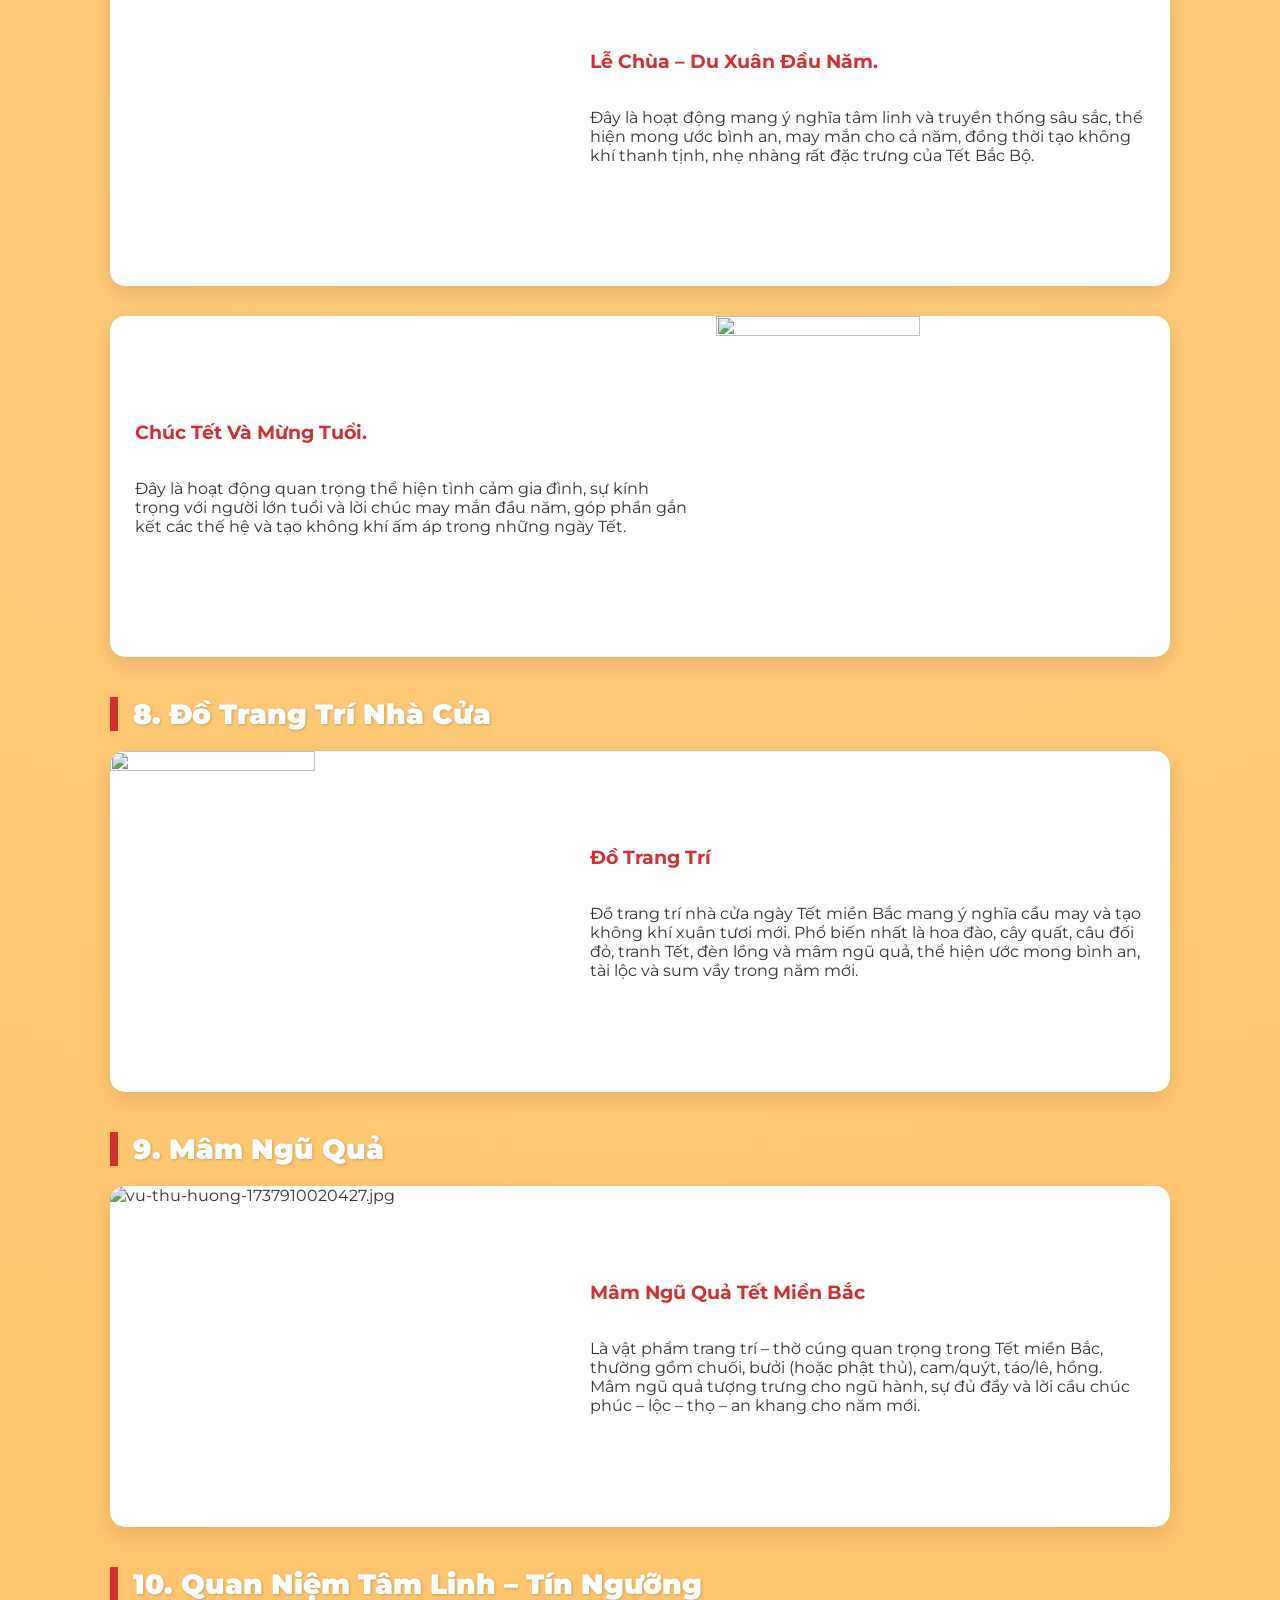
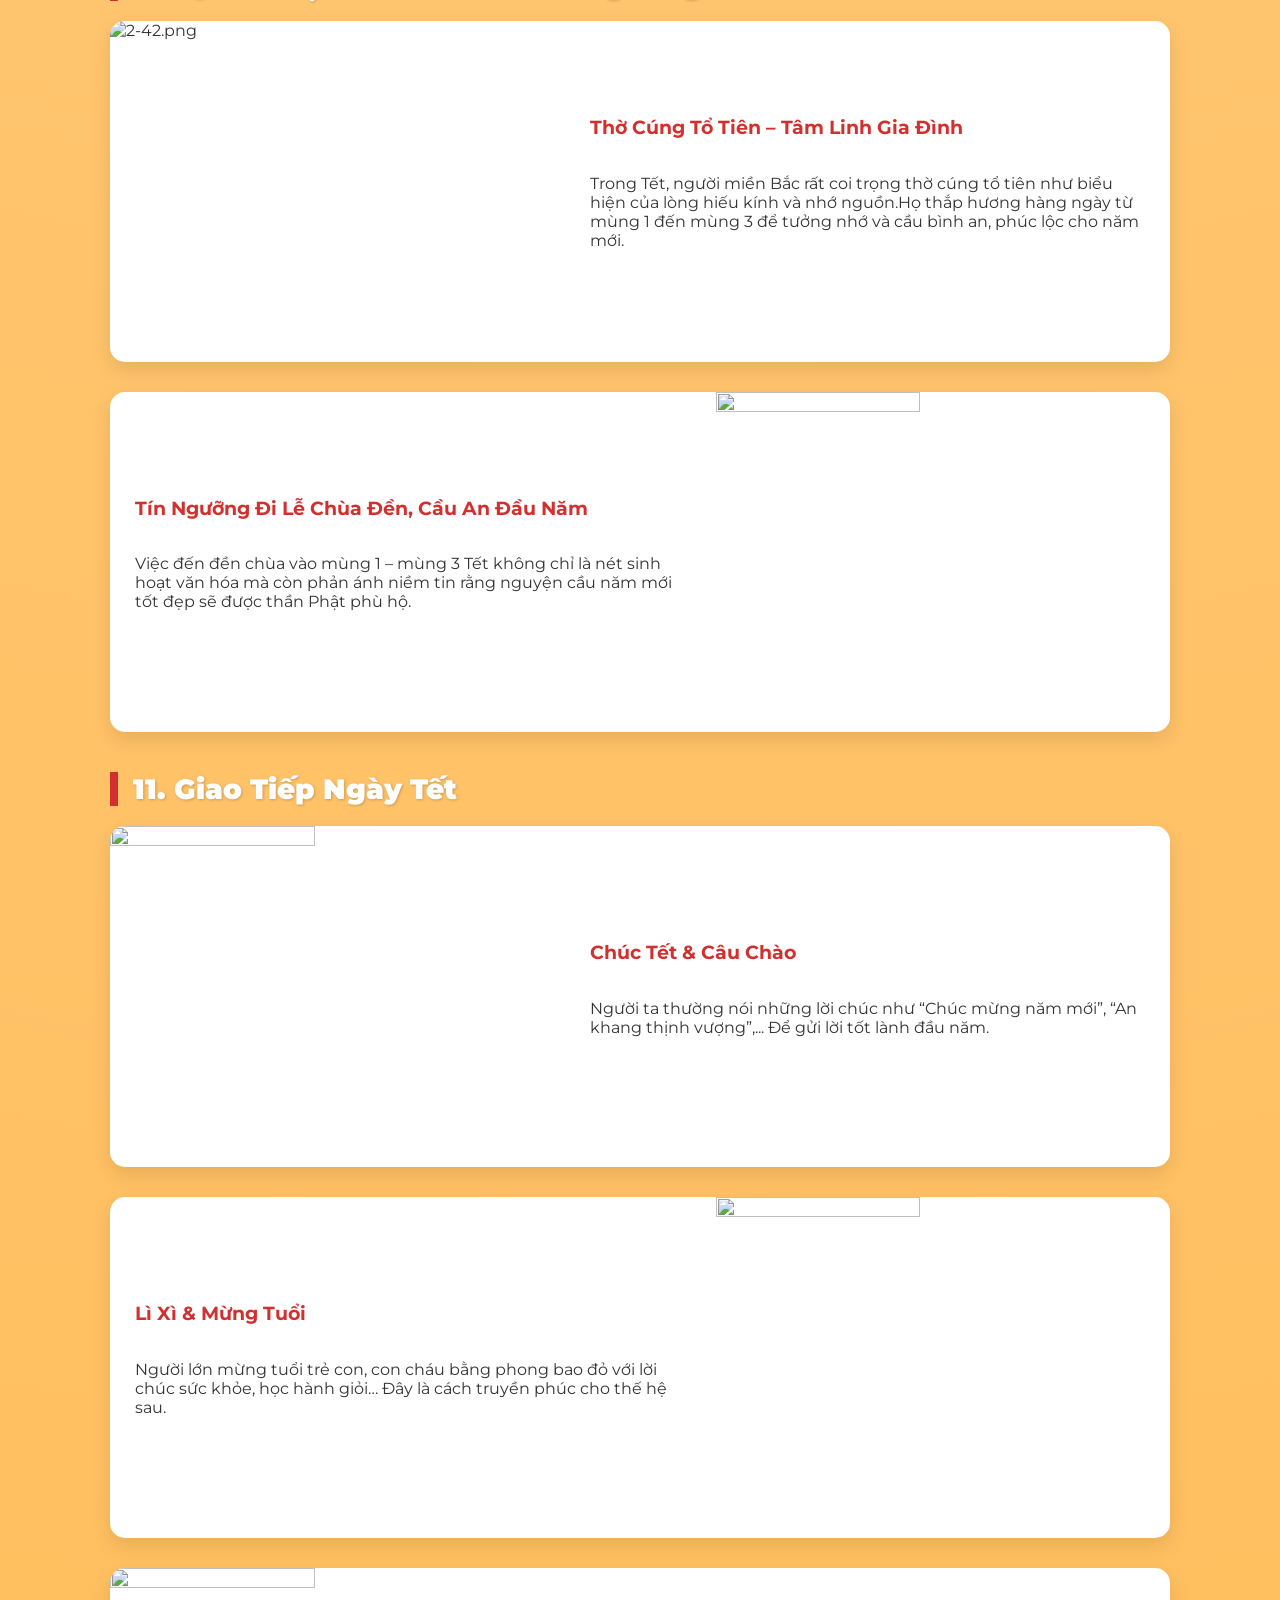
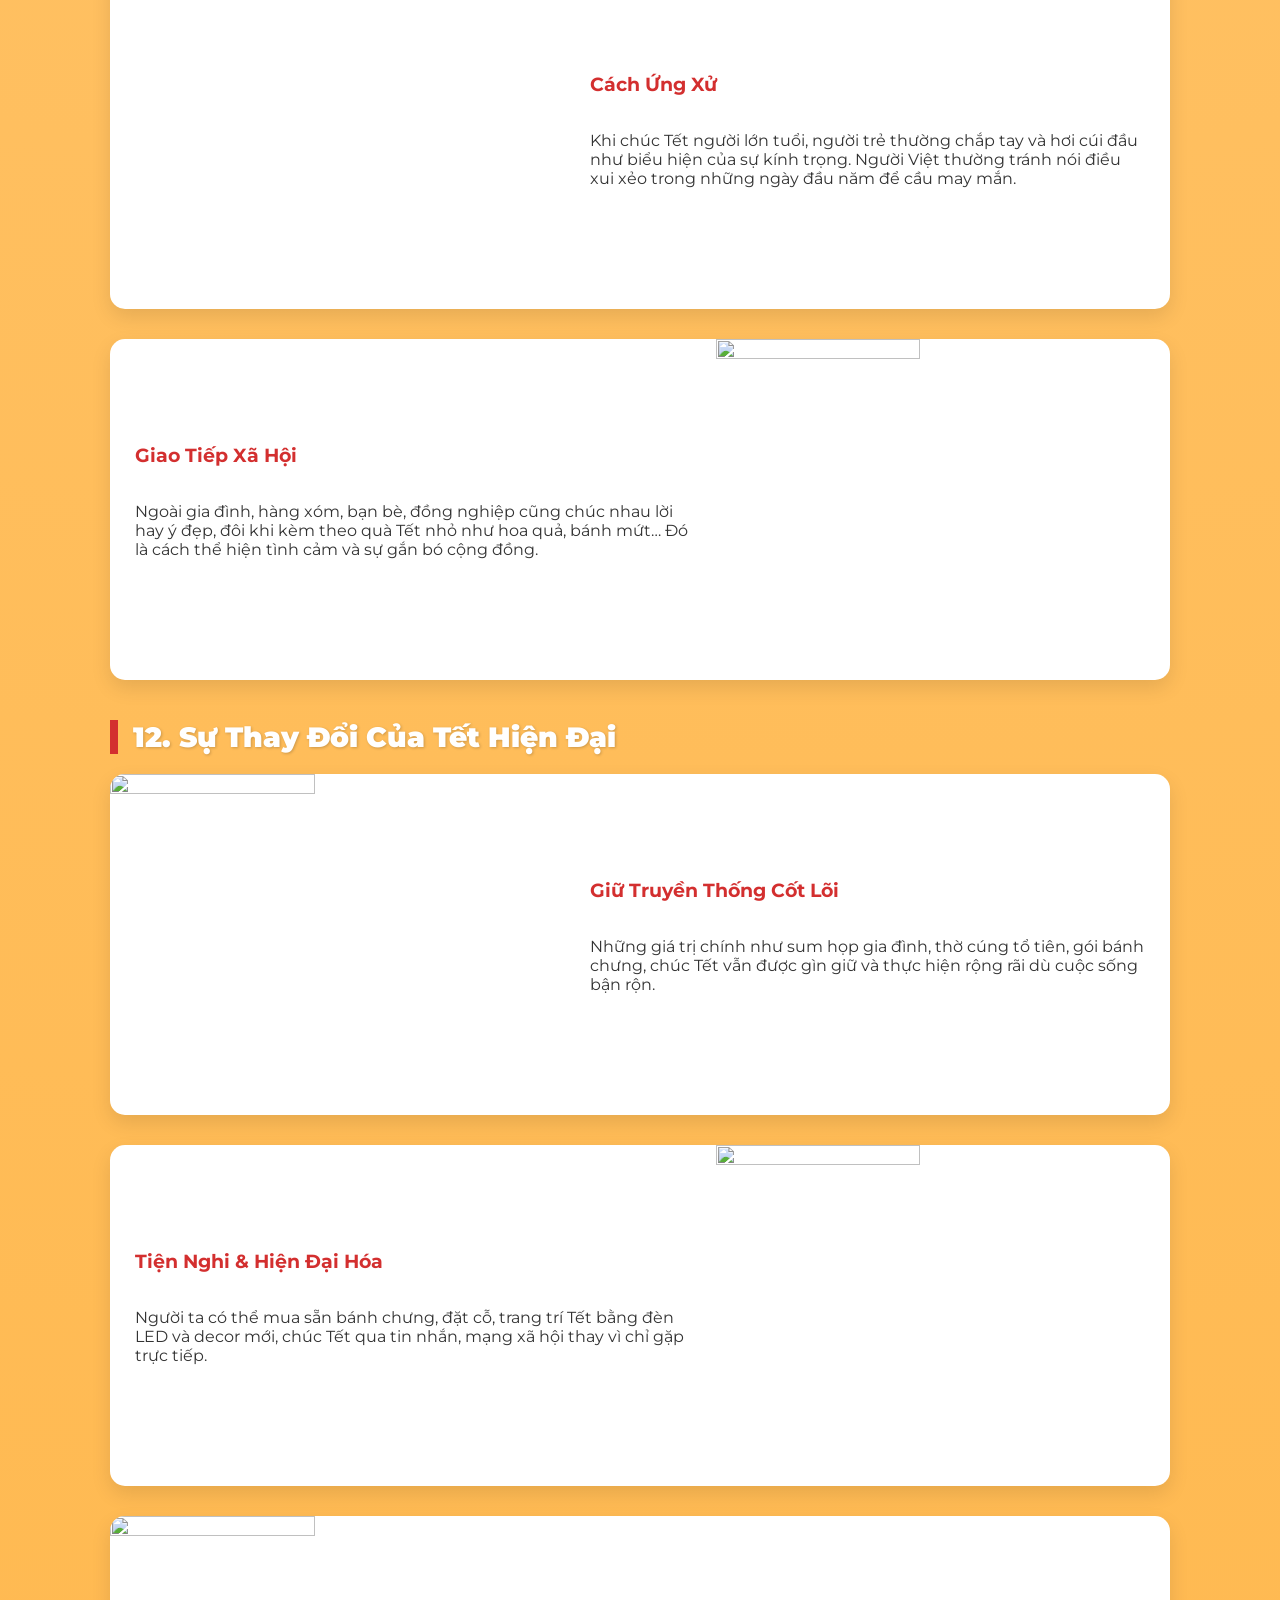
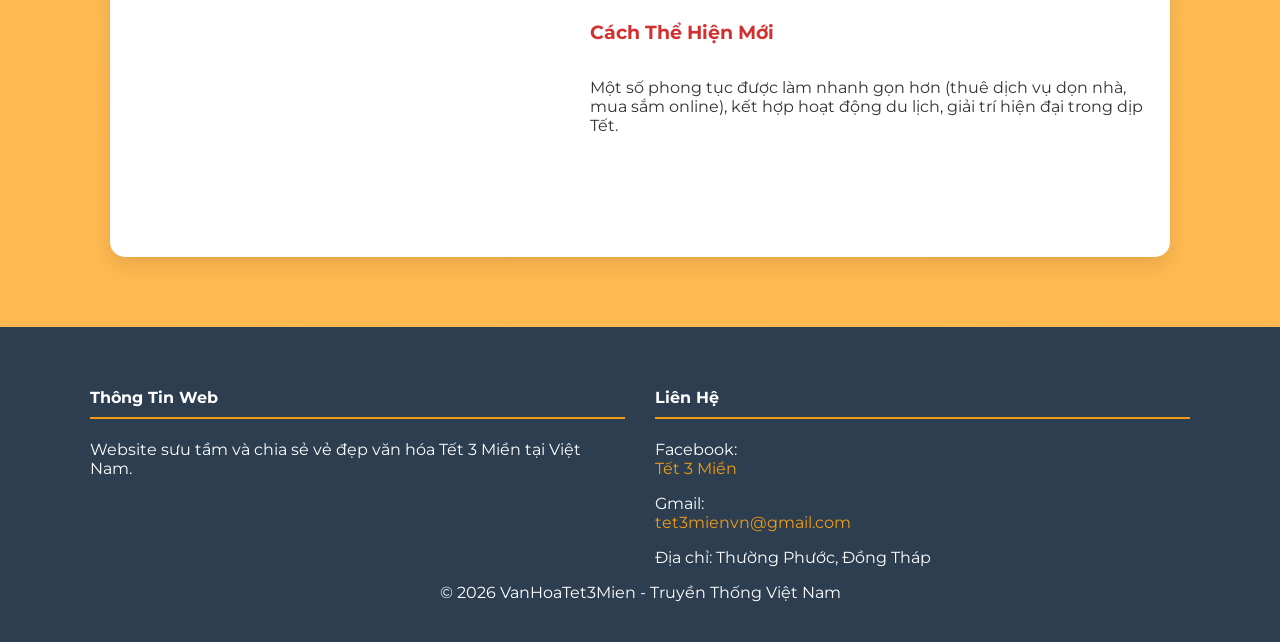
==== commit 27ec9b43: "Update indexbac.html" ====
--- a/indexbac.html
+++ b/indexbac.html
@@ -8,143 +8,169 @@
     <link href="https://fonts.googleapis.com/css2?family=Montserrat:wght@400;700;900&display=swap" rel="stylesheet">
     <link rel="stylesheet" href="https://cdn.jsdelivr.net/npm/swiper@11/swiper-bundle.min.css" />
     <style>
-        :root {
-            --primary: #f39c12;
-            --accent: #d32f2f;
-            --bg: #ffb84d;
-            --dark: #2c3e50;
-            --white: #ffffff;
-            color-scheme: light;
-        }
-        body {
-            margin: 0; padding: 0;
-            font-family: 'Montserrat', sans-serif;
-            background: var(--bg) radial-gradient(circle, #ffcc80 0%, #ffb84d 100%) !important;
-            color: #333 !important; scroll-behavior: smooth;
-            overflow-x: hidden;
-        }
-        /* --- HIỆU ỨNG HOA RƠI --- */
-        .petal {
-            position: fixed; top: -10%; z-index: 998;
-            user-select: none; pointer-events: none;
-            animation: fall linear infinite;
-        }
-        @keyframes fall {
-            0% { transform: translateY(0) rotate(0deg); opacity: 1; }
-            100% { transform: translateY(110vh) rotate(360deg); opacity: 0; }
-        }
-        /* --- 2. THANH MENU (NAV) --- */
-        nav { 
-    display: flex; 
-    justify-content: space-between; /* Giúp logo một bên, menu một bên */
-    align-items: center; 
-    background: white; 
-    padding: 10px 40px; /* Tăng khoảng cách hai bên cho thoáng */
-    position: sticky; 
-    top: 0; 
-    z-index: 1000; 
-    box-shadow: 0 2px 15px rgba(0,0,0,0.1); 
-}
-
-nav .logo { height: 50px; }
-nav .logo img { height: 100%; width: auto; border-radius: 5px; }
-
-nav ul { list-style: none; display: flex; margin: 0; padding: 0; }
-nav ul li { padding: 0 15px; }
-nav ul li a { 
-    color: #333; 
-    text-decoration: none; 
-    font-weight: 700; 
-    font-size: 13px; 
-    text-transform: uppercase; 
-    transition: 0.3s; 
-}
-
-nav ul li a:hover { color: var(--accent); }
-
-        .container { max-width: 1200px; margin: 0 auto; padding: 20px; }
-        .section-title {
-            font-size: 28px; font-weight: 900; color: white;
-            margin: 50px 0 25px; border-left: 8px solid var(--accent); padding-left: 15px;
-        }
-
-        /* --- CẤU TRÚC ZIC-ZAC ĐÃ TỐI ƯU --- */
-.grid { 
-    display: flex; 
-    flex-direction: column; 
-    gap: 40px; 
-    align-items: center; /* Căn giữa các card nhỏ */
-}
-
-.item-card {
-    background: white;
-    border-radius: 15px;
-    overflow: hidden;
-    box-shadow: 0 10px 20px rgba(0,0,0,0.1);
-    transition: 0.3s;
-    display: flex;
-    align-items: stretch;
-    /* CHỈNH TẠI ĐÂY: Thu nhỏ khung lại */
-    max-width: 850px; 
-    width: 100%;
-}
-
-/* Tự động đảo bên cho các khung chẵn */
-.grid .item-card:nth-child(even) {
-    flex-direction: row-reverse;
-}
-
-.item-card img {
-    width: 45%; /* Giảm tỉ lệ ảnh một chút để cân đối */
-    /* CHỈNH TẠI ĐÂY: Giúp ảnh không bị méo/cắt quá nhiều */
-    object-fit: cover; 
-    aspect-ratio: 4/3; /* Ép ảnh về tỉ lệ chuẩn 4:3 */
-    display: block;
-}
-
-.item-card .info {
-    width: 55%; 
-    padding: 30px;
-    display: flex;
-    flex-direction: column;
-    justify-content: center;
-}
-
-/* Responsive cho điện thoại */
-@media (max-width: 768px) {
-    .item-card, .grid .item-card:nth-child(even) { 
+    :root {
+        --primary: #f39c12;
+        --accent: #d32f2f;
+        --bg: #ffb84d;
+        --dark: #2c3e50;
+        --white: #ffffff;
+        color-scheme: light;
+    }
+
+    body {
+        margin: 0; padding: 0;
+        font-family: 'Montserrat', sans-serif;
+        background: var(--bg) radial-gradient(circle, #ffcc80 0%, #ffb84d 100%) !important;
+        color: #333 !important; 
+        scroll-behavior: smooth;
+        overflow-x: hidden; /* Ngăn chặn cuộn ngang */
+    }
+
+    /* --- HIỆU ỨNG HOA RƠI --- */
+    .petal {
+        position: fixed; top: -10%; z-index: 998;
+        user-select: none; pointer-events: none;
+        animation: fall linear infinite;
+    }
+
+    @keyframes fall {
+        0% { transform: translateY(0) rotate(0deg); opacity: 1; }
+        100% { transform: translateY(110vh) rotate(360deg); opacity: 0; }
+    }
+
+    /* --- NAV BAR --- */
+    nav { 
+        display: flex; 
+        justify-content: space-between; 
+        align-items: center; 
+        background: white; 
+        padding: 10px 5%; /* Dùng % để linh hoạt theo màn hình */
+        position: sticky; 
+        top: 0; 
+        z-index: 1000; 
+        box-shadow: 0 2px 15px rgba(0,0,0,0.1); 
+    }
+
+    nav .logo { height: 45px; flex-shrink: 0; }
+    nav .logo img { height: 100%; width: auto; border-radius: 5px; }
+
+    nav ul { 
+        list-style: none; 
+        display: flex; 
+        margin: 0; 
+        padding: 0; 
+        gap: 15px; 
+    }
+
+    nav ul li a { 
+        color: #333; 
+        text-decoration: none; 
+        font-weight: 700; 
+        font-size: 13px; 
+        text-transform: uppercase; 
+        transition: 0.3s; 
+    }
+
+    nav ul li a:hover { color: var(--accent); }
+
+    /* --- LAYOUT CHUNG --- */
+    .container { 
+        max-width: 1100px; 
+        margin: 0 auto; 
+        padding: 20px; 
+        box-sizing: border-box; 
+    }
+
+    .section-title {
+        font-size: 28px; font-weight: 900; color: white;
+        margin: 40px 0 20px; border-left: 8px solid var(--accent); padding-left: 15px;
+        text-shadow: 1px 1px 3px rgba(0,0,0,0.2);
+    }
+
+    /* --- GRID & CARDS --- */
+    .grid { 
+        display: flex; 
         flex-direction: column; 
-        max-width: 100%;
-    }
-    .item-card img { 
-        width: 100%; 
-        aspect-ratio: 16/9; /* Trên điện thoại để ảnh ngang sẽ đẹp hơn */
-    }
-    .item-card .info { 
+        gap: 30px; 
+    }
+
+    .item-card {
+        background: white;
+        border-radius: 15px;
+        overflow: hidden;
+        box-shadow: 0 8px 20px rgba(0,0,0,0.1);
+        display: flex;
         width: 100%;
-        padding: 20px; 
-    }
-}
-
-        /* Responsive cho điện thoại */
-        @media (max-width: 768px) {
-            .item-card, .grid .item-card:nth-child(even) { flex-direction: column; }
-            .item-card img, .item-card .info { width: 100%; }
-            .item-card .info { padding: 20px; }
-        }
-
-
-        /* --- FOOTER --- */
-        footer { background: var(--dark); color: white; padding: 60px 20px; text-align: center; margin-top: 50px; }
-        .footer-content {
-            max-width: 1200px; margin: 0 auto; display: grid;
-            grid-template-columns: repeat(auto-fit, minmax(250px, 1fr)); gap: 40px; text-align: left;
-        }
-        .footer-box h4 { border-bottom: 2px solid var(--primary); padding-bottom: 10px; margin-bottom: 20px; }
-        .social-links a { color: #ccc; text-decoration: none; display: block; margin-bottom: 10px; transition: 0.3s; }
-        .social-links a:hover { color: var(--primary); padding-left: 5px; }
-        .copy-right { margin-top: 40px; opacity: 0.7; font-size: 14px; }
-    </style>
+        transition: transform 0.3s;
+    }
+
+    .item-card:hover { transform: translateY(-5px); }
+
+    .grid .item-card:nth-child(even) { flex-direction: row-reverse; }
+
+    .item-card img {
+        width: 45%; 
+        object-fit: cover; 
+        aspect-ratio: 4/3; 
+        display: block;
+    }
+
+    .item-card .info {
+        width: 55%; 
+        padding: 25px;
+        display: flex;
+        flex-direction: column;
+        justify-content: center;
+    }
+
+    .item-card .info h3 { margin-top: 0; color: var(--accent); }
+
+    /* --- FOOTER --- */
+    footer { background: var(--dark); color: white; padding: 40px 20px; text-align: center; margin-top: 50px; }
+    .footer-content {
+        max-width: 1100px; margin: 0 auto; 
+        display: grid;
+        grid-template-columns: repeat(auto-fit, minmax(280px, 1fr)); 
+        gap: 30px; text-align: left;
+    }
+    .footer-box h4 { border-bottom: 2px solid var(--primary); padding-bottom: 10px; }
+    .social-links a { color: #ccc; text-decoration: none; display: block; margin-bottom: 8px; }
+
+    /* --- RESPONSIVE (CHO ĐIỆN THOẠI) --- */
+    @media (max-width: 768px) {
+        /* Thu nhỏ Nav */
+        nav {
+            flex-direction: column; 
+            padding: 10px;
+        }
+        nav ul {
+            flex-wrap: wrap; 
+            justify-content: center; 
+            margin-top: 10px;
+            gap: 10px;
+        }
+        nav ul li a { font-size: 11px; }
+
+        /* Chỉnh Container & Title */
+        .container { padding: 15px; }
+        .section-title { font-size: 22px; }
+
+        /* Ép Card xếp dọc 100% */
+        .item-card, .grid .item-card:nth-child(even) { 
+            flex-direction: column !important; 
+        }
+        .item-card img, .item-card .info { 
+            width: 100% !important; 
+        }
+        .item-card img {
+            aspect-ratio: 16/9; /* Ảnh nằm ngang trên mobile sẽ đẹp hơn */
+        }
+        .item-card .info { padding: 20px; }
+        
+        .footer-content { text-align: center; }
+        .footer-box h4 { text-align: center; }
+    }
+</style>
 </head>
 <body>
     <nav>
@@ -465,8 +491,3 @@
 </body>
 
 </html>
-
-
-
-
-
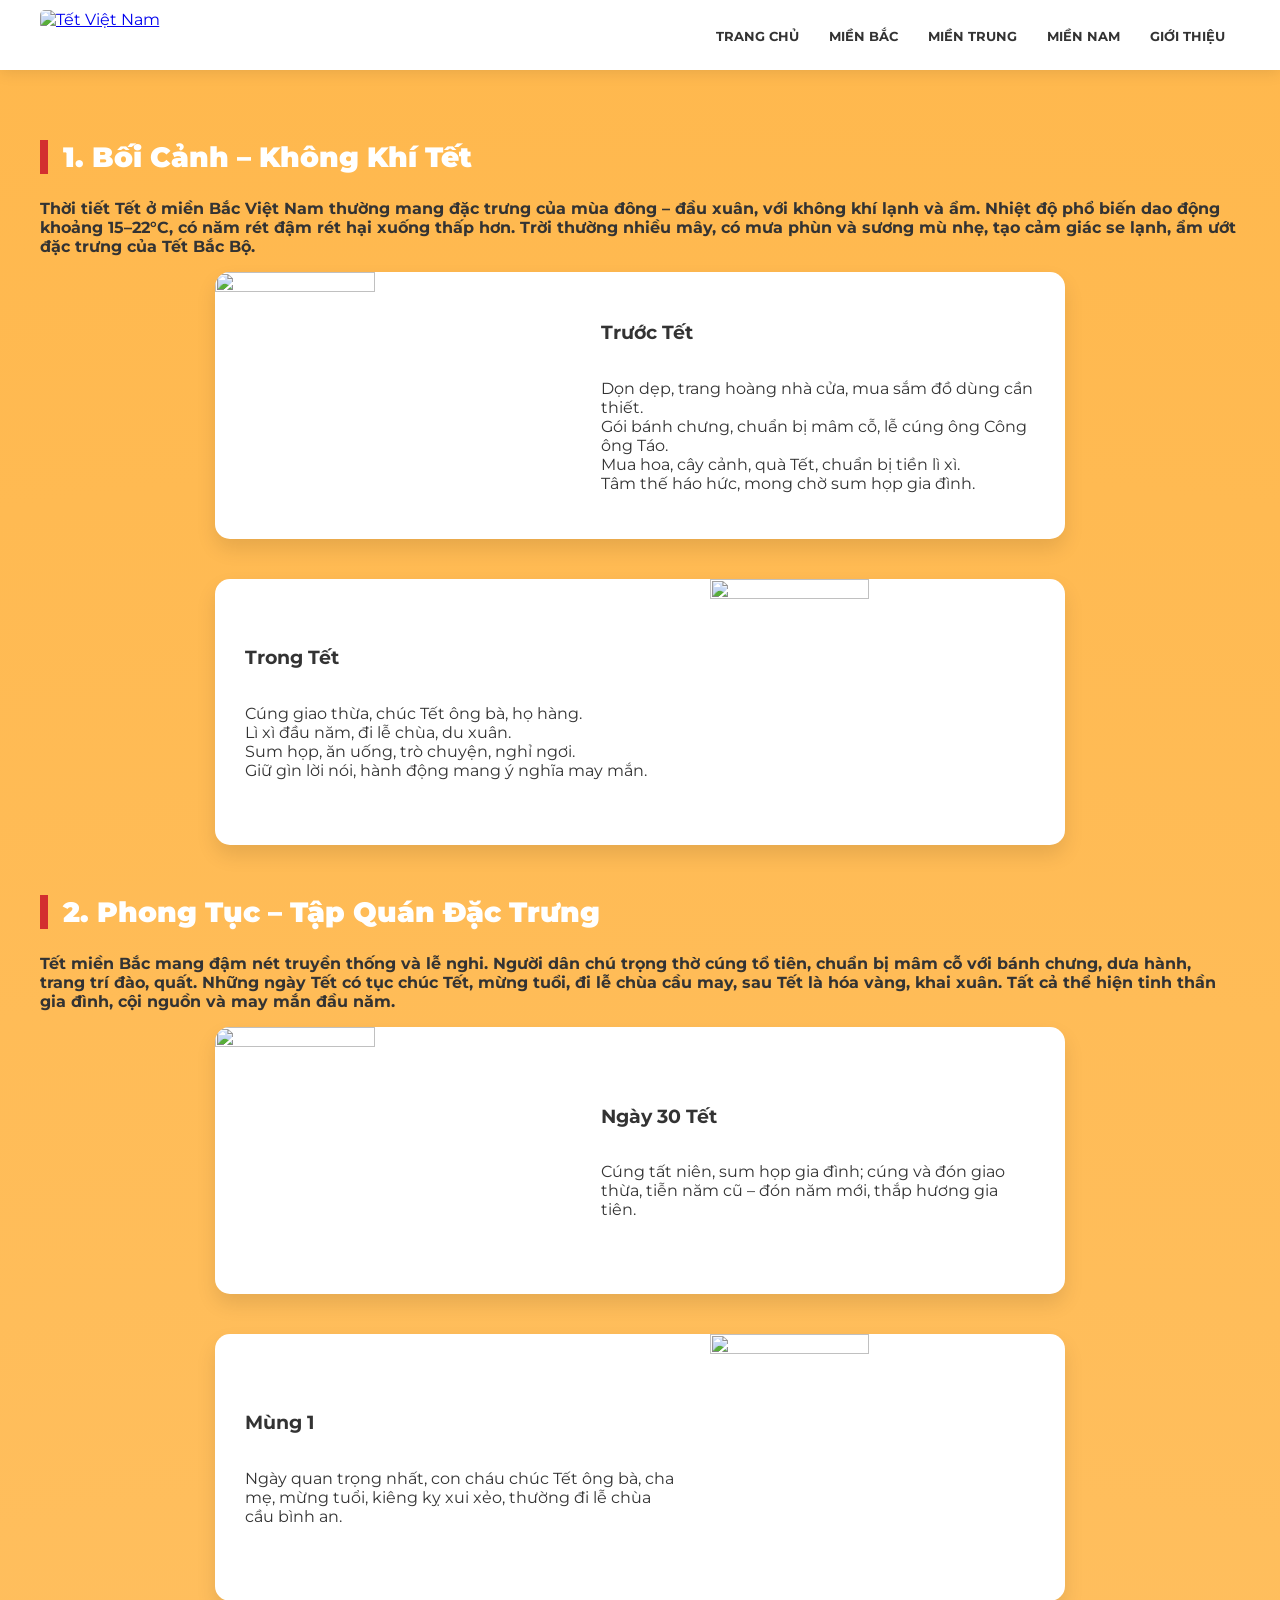
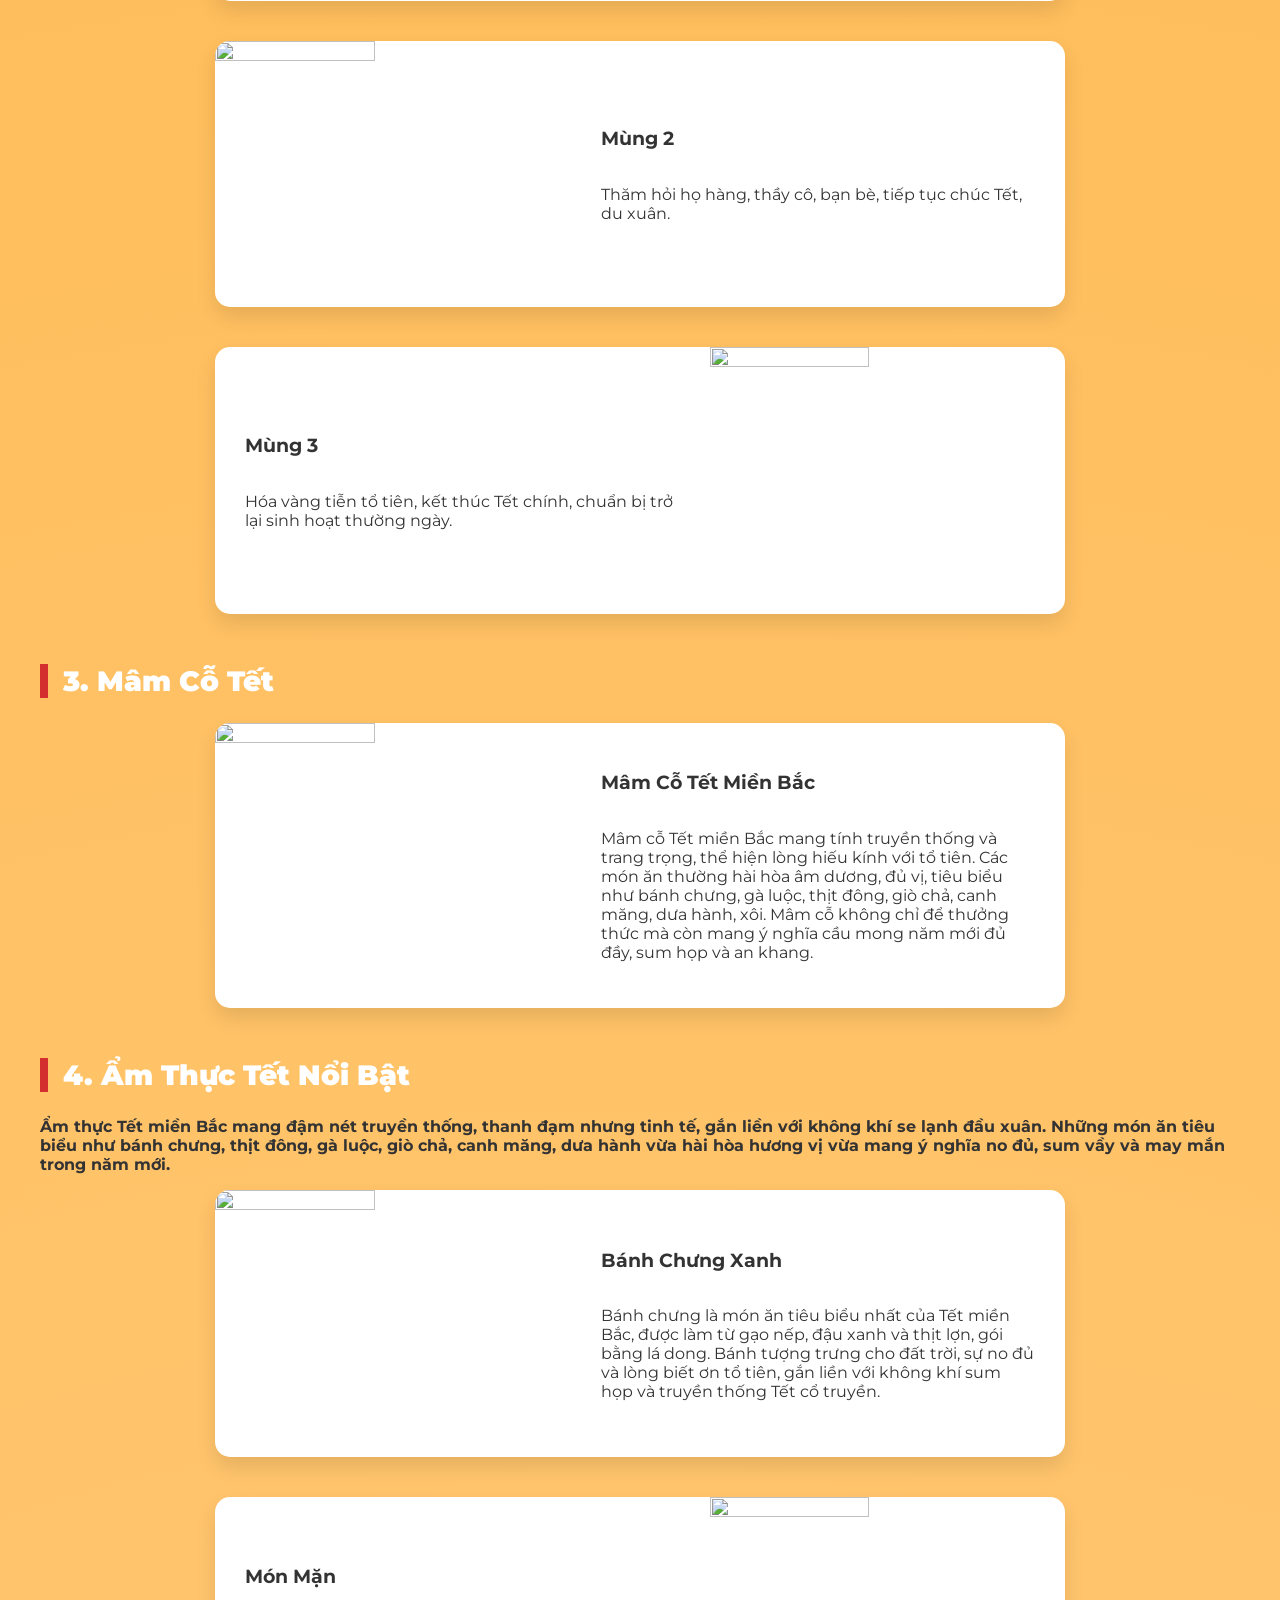
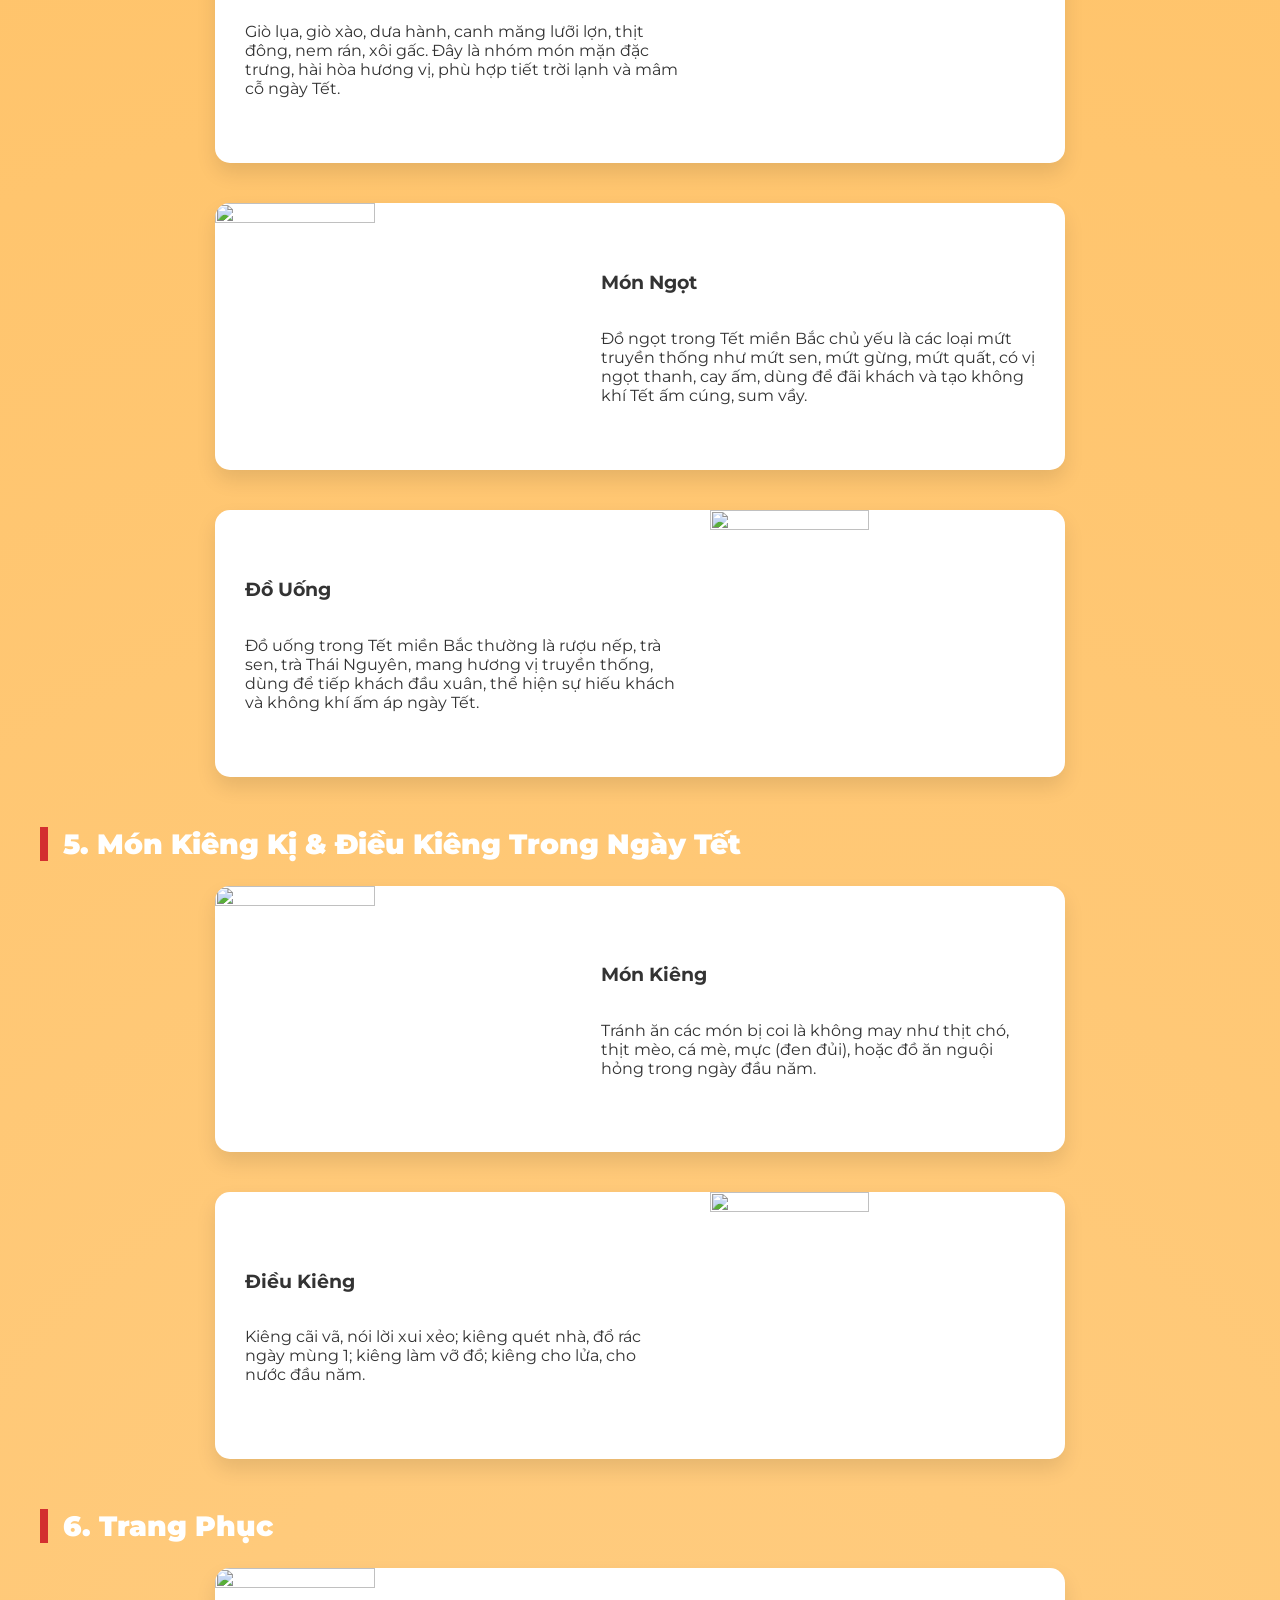
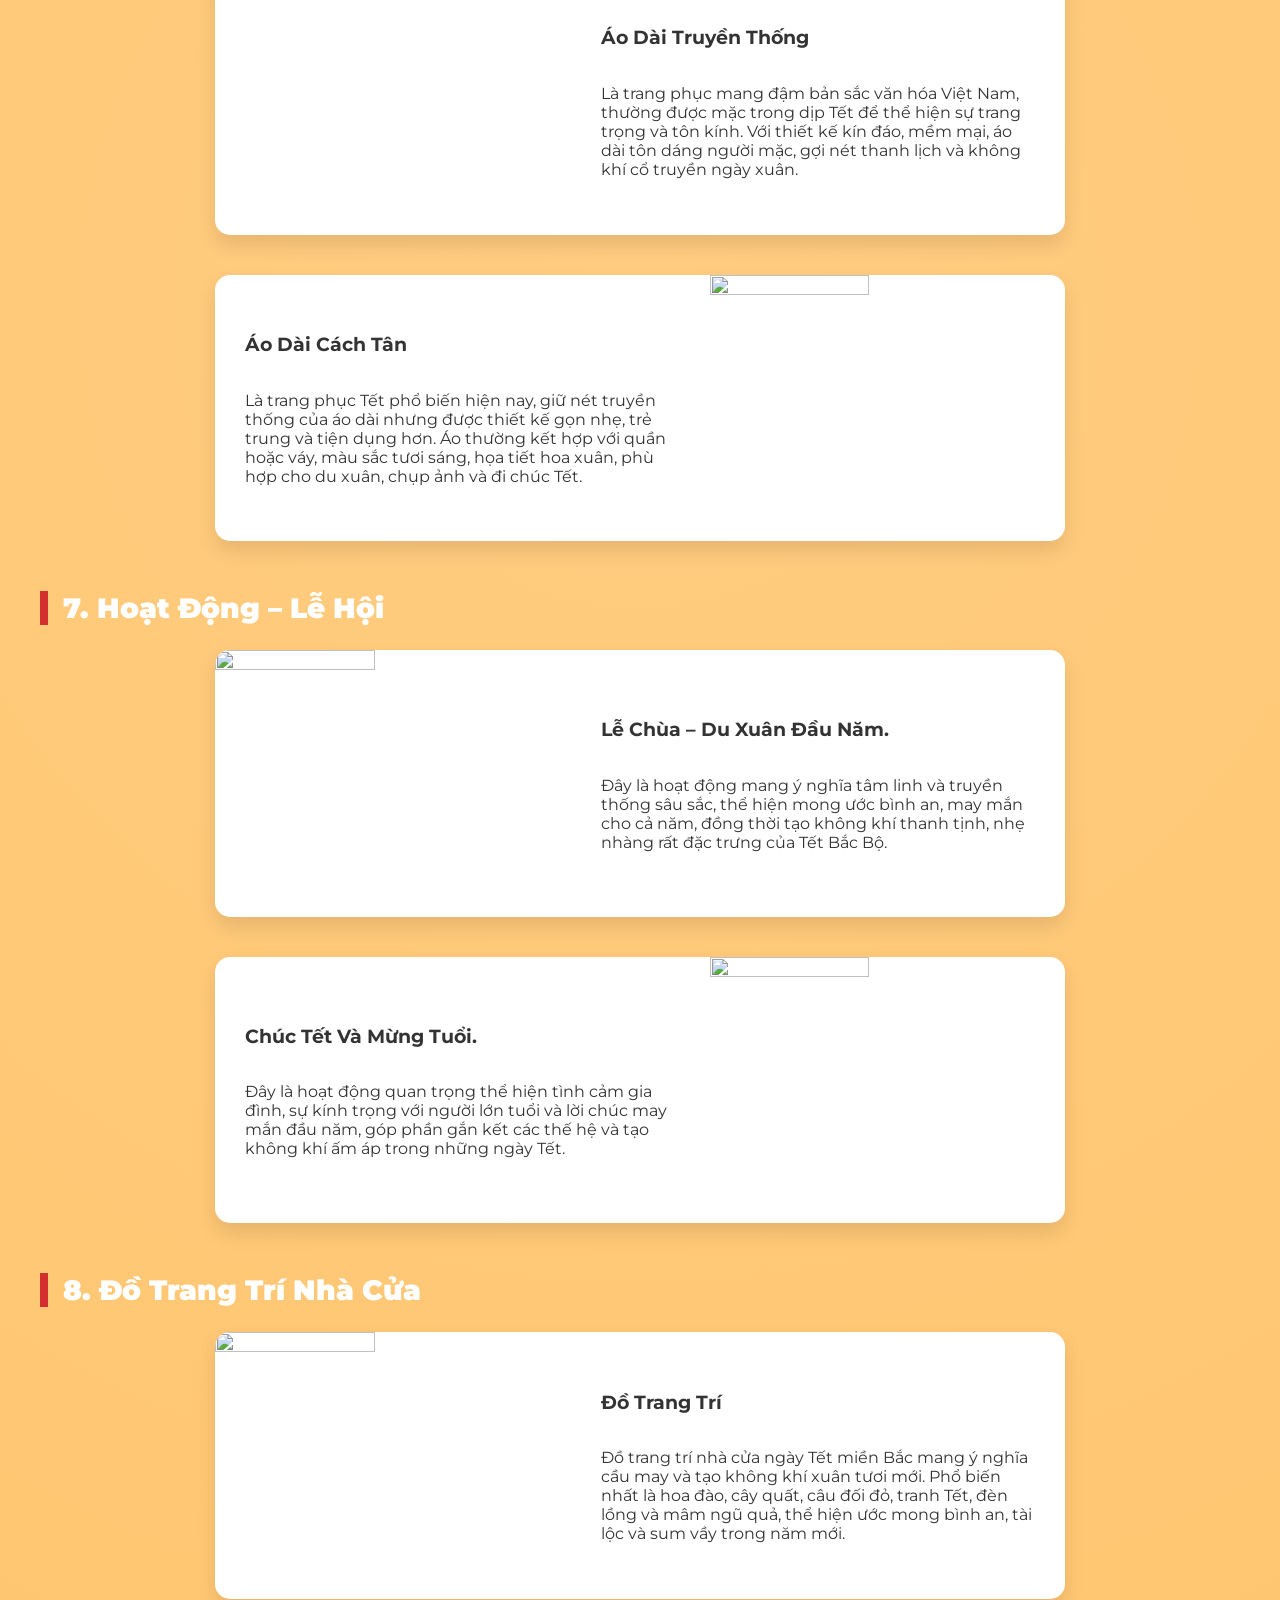
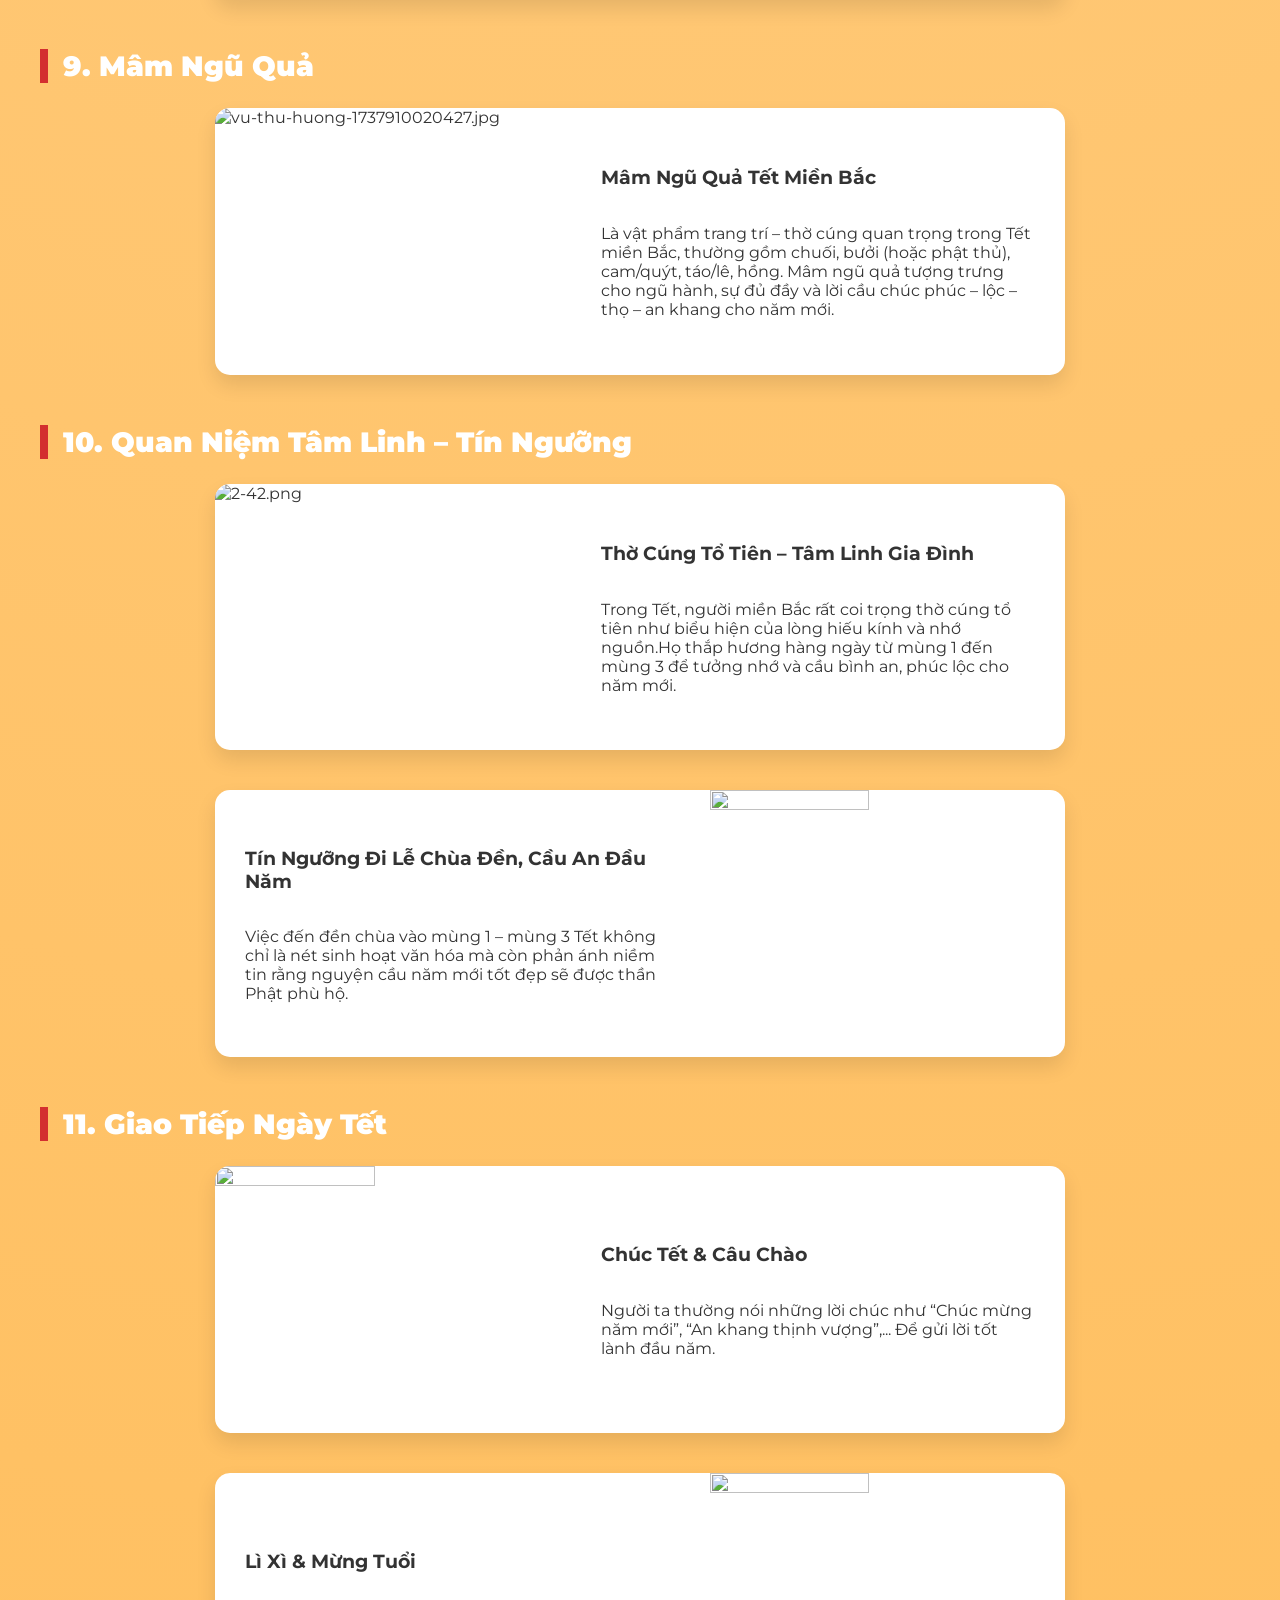
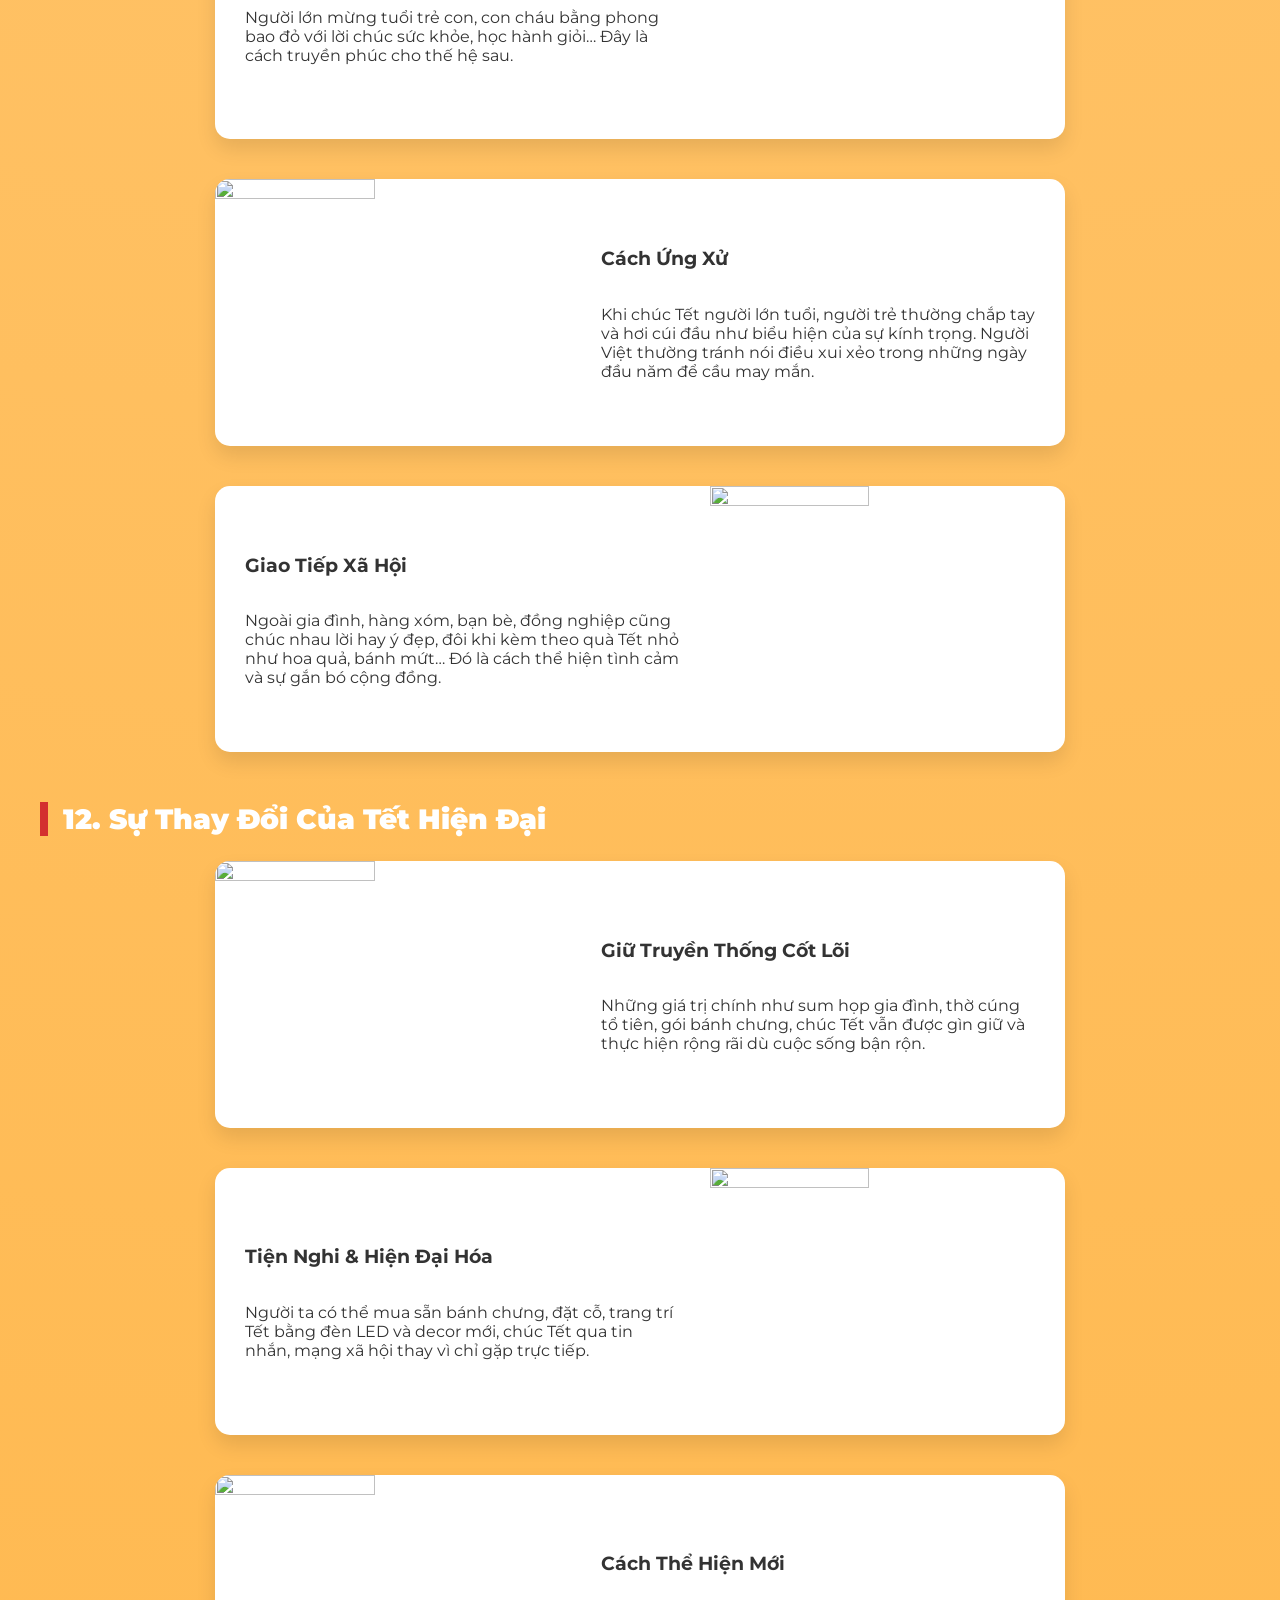
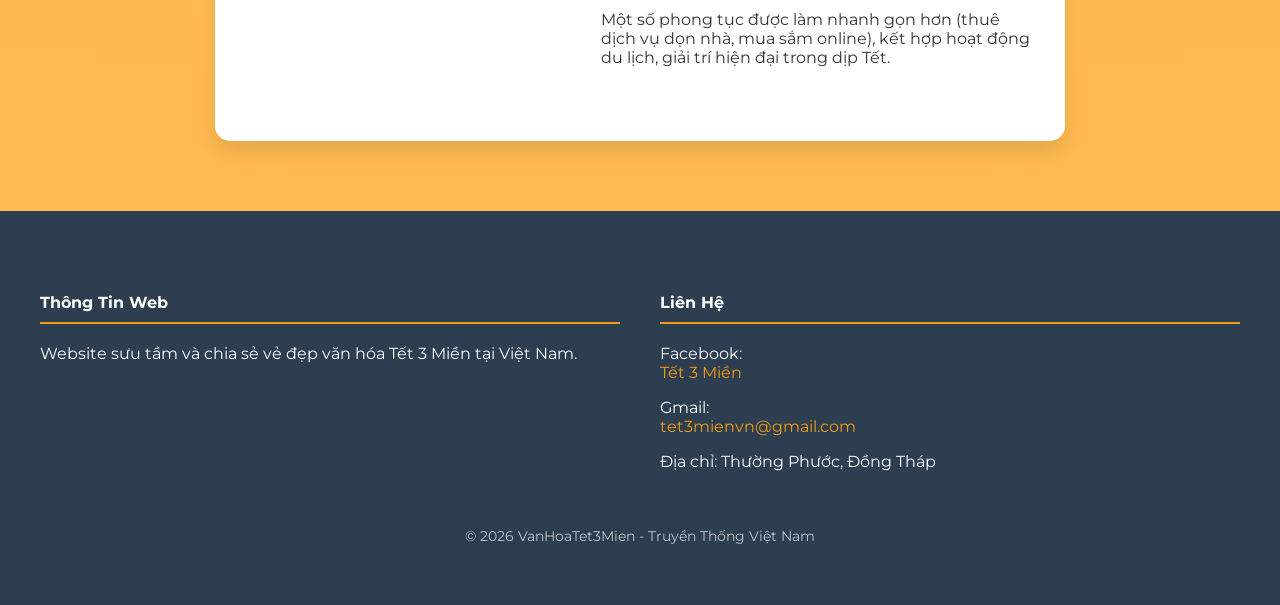
==== commit 8cff0f8b: "Update indexbac.html" ====
--- a/indexbac.html
+++ b/indexbac.html
@@ -8,169 +8,143 @@
     <link href="https://fonts.googleapis.com/css2?family=Montserrat:wght@400;700;900&display=swap" rel="stylesheet">
     <link rel="stylesheet" href="https://cdn.jsdelivr.net/npm/swiper@11/swiper-bundle.min.css" />
     <style>
-    :root {
-        --primary: #f39c12;
-        --accent: #d32f2f;
-        --bg: #ffb84d;
-        --dark: #2c3e50;
-        --white: #ffffff;
-        color-scheme: light;
+        :root {
+            --primary: #f39c12;
+            --accent: #d32f2f;
+            --bg: #ffb84d;
+            --dark: #2c3e50;
+            --white: #ffffff;
+            color-scheme: light;
+        }
+        body {
+            margin: 0; padding: 0;
+            font-family: 'Montserrat', sans-serif;
+            background: var(--bg) radial-gradient(circle, #ffcc80 0%, #ffb84d 100%) !important;
+            color: #333 !important; scroll-behavior: smooth;
+            overflow-x: hidden;
+        }
+        /* --- HIỆU ỨNG HOA RƠI --- */
+        .petal {
+            position: fixed; top: -10%; z-index: 998;
+            user-select: none; pointer-events: none;
+            animation: fall linear infinite;
+        }
+        @keyframes fall {
+            0% { transform: translateY(0) rotate(0deg); opacity: 1; }
+            100% { transform: translateY(110vh) rotate(360deg); opacity: 0; }
+        }
+        /* --- 2. THANH MENU (NAV) --- */
+        nav { 
+    display: flex; 
+    justify-content: space-between; /* Giúp logo một bên, menu một bên */
+    align-items: center; 
+    background: white; 
+    padding: 10px 40px; /* Tăng khoảng cách hai bên cho thoáng */
+    position: sticky; 
+    top: 0; 
+    z-index: 1000; 
+    box-shadow: 0 2px 15px rgba(0,0,0,0.1); 
+}
+
+nav .logo { height: 50px; }
+nav .logo img { height: 100%; width: auto; border-radius: 5px; }
+
+nav ul { list-style: none; display: flex; margin: 0; padding: 0; }
+nav ul li { padding: 0 15px; }
+nav ul li a { 
+    color: #333; 
+    text-decoration: none; 
+    font-weight: 700; 
+    font-size: 13px; 
+    text-transform: uppercase; 
+    transition: 0.3s; 
+}
+
+nav ul li a:hover { color: var(--accent); }
+
+        .container { max-width: 1200px; margin: 0 auto; padding: 20px; }
+        .section-title {
+            font-size: 28px; font-weight: 900; color: white;
+            margin: 50px 0 25px; border-left: 8px solid var(--accent); padding-left: 15px;
+        }
+
+        /* --- CẤU TRÚC ZIC-ZAC ĐÃ TỐI ƯU --- */
+.grid { 
+    display: flex; 
+    flex-direction: column; 
+    gap: 40px; 
+    align-items: center; /* Căn giữa các card nhỏ */
+}
+
+.item-card {
+    background: white;
+    border-radius: 15px;
+    overflow: hidden;
+    box-shadow: 0 10px 20px rgba(0,0,0,0.1);
+    transition: 0.3s;
+    display: flex;
+    align-items: stretch;
+    /* CHỈNH TẠI ĐÂY: Thu nhỏ khung lại */
+    max-width: 850px; 
+    width: 100%;
+}
+
+/* Tự động đảo bên cho các khung chẵn */
+.grid .item-card:nth-child(even) {
+    flex-direction: row-reverse;
+}
+
+.item-card img {
+    width: 45%; /* Giảm tỉ lệ ảnh một chút để cân đối */
+    /* CHỈNH TẠI ĐÂY: Giúp ảnh không bị méo/cắt quá nhiều */
+    object-fit: cover; 
+    aspect-ratio: 4/3; /* Ép ảnh về tỉ lệ chuẩn 4:3 */
+    display: block;
+}
+
+.item-card .info {
+    width: 55%; 
+    padding: 30px;
+    display: flex;
+    flex-direction: column;
+    justify-content: center;
+}
+
+/* Responsive cho điện thoại */
+@media (max-width: 768px) {
+    .item-card, .grid .item-card:nth-child(even) { 
+        flex-direction: column; 
+        max-width: 100%;
     }
-
-    body {
-        margin: 0; padding: 0;
-        font-family: 'Montserrat', sans-serif;
-        background: var(--bg) radial-gradient(circle, #ffcc80 0%, #ffb84d 100%) !important;
-        color: #333 !important; 
-        scroll-behavior: smooth;
-        overflow-x: hidden; /* Ngăn chặn cuộn ngang */
+    .item-card img { 
+        width: 100%; 
+        aspect-ratio: 16/9; /* Trên điện thoại để ảnh ngang sẽ đẹp hơn */
     }
-
-    /* --- HIỆU ỨNG HOA RƠI --- */
-    .petal {
-        position: fixed; top: -10%; z-index: 998;
-        user-select: none; pointer-events: none;
-        animation: fall linear infinite;
+    .item-card .info { 
+        width: 100%;
+        padding: 20px; 
     }
-
-    @keyframes fall {
-        0% { transform: translateY(0) rotate(0deg); opacity: 1; }
-        100% { transform: translateY(110vh) rotate(360deg); opacity: 0; }
-    }
-
-    /* --- NAV BAR --- */
-    nav { 
-        display: flex; 
-        justify-content: space-between; 
-        align-items: center; 
-        background: white; 
-        padding: 10px 5%; /* Dùng % để linh hoạt theo màn hình */
-        position: sticky; 
-        top: 0; 
-        z-index: 1000; 
-        box-shadow: 0 2px 15px rgba(0,0,0,0.1); 
-    }
-
-    nav .logo { height: 45px; flex-shrink: 0; }
-    nav .logo img { height: 100%; width: auto; border-radius: 5px; }
-
-    nav ul { 
-        list-style: none; 
-        display: flex; 
-        margin: 0; 
-        padding: 0; 
-        gap: 15px; 
-    }
-
-    nav ul li a { 
-        color: #333; 
-        text-decoration: none; 
-        font-weight: 700; 
-        font-size: 13px; 
-        text-transform: uppercase; 
-        transition: 0.3s; 
-    }
-
-    nav ul li a:hover { color: var(--accent); }
-
-    /* --- LAYOUT CHUNG --- */
-    .container { 
-        max-width: 1100px; 
-        margin: 0 auto; 
-        padding: 20px; 
-        box-sizing: border-box; 
-    }
-
-    .section-title {
-        font-size: 28px; font-weight: 900; color: white;
-        margin: 40px 0 20px; border-left: 8px solid var(--accent); padding-left: 15px;
-        text-shadow: 1px 1px 3px rgba(0,0,0,0.2);
-    }
-
-    /* --- GRID & CARDS --- */
-    .grid { 
-        display: flex; 
-        flex-direction: column; 
-        gap: 30px; 
-    }
-
-    .item-card {
-        background: white;
-        border-radius: 15px;
-        overflow: hidden;
-        box-shadow: 0 8px 20px rgba(0,0,0,0.1);
-        display: flex;
-        width: 100%;
-        transition: transform 0.3s;
-    }
-
-    .item-card:hover { transform: translateY(-5px); }
-
-    .grid .item-card:nth-child(even) { flex-direction: row-reverse; }
-
-    .item-card img {
-        width: 45%; 
-        object-fit: cover; 
-        aspect-ratio: 4/3; 
-        display: block;
-    }
-
-    .item-card .info {
-        width: 55%; 
-        padding: 25px;
-        display: flex;
-        flex-direction: column;
-        justify-content: center;
-    }
-
-    .item-card .info h3 { margin-top: 0; color: var(--accent); }
-
-    /* --- FOOTER --- */
-    footer { background: var(--dark); color: white; padding: 40px 20px; text-align: center; margin-top: 50px; }
-    .footer-content {
-        max-width: 1100px; margin: 0 auto; 
-        display: grid;
-        grid-template-columns: repeat(auto-fit, minmax(280px, 1fr)); 
-        gap: 30px; text-align: left;
-    }
-    .footer-box h4 { border-bottom: 2px solid var(--primary); padding-bottom: 10px; }
-    .social-links a { color: #ccc; text-decoration: none; display: block; margin-bottom: 8px; }
-
-    /* --- RESPONSIVE (CHO ĐIỆN THOẠI) --- */
-    @media (max-width: 768px) {
-        /* Thu nhỏ Nav */
-        nav {
-            flex-direction: column; 
-            padding: 10px;
-        }
-        nav ul {
-            flex-wrap: wrap; 
-            justify-content: center; 
-            margin-top: 10px;
-            gap: 10px;
-        }
-        nav ul li a { font-size: 11px; }
-
-        /* Chỉnh Container & Title */
-        .container { padding: 15px; }
-        .section-title { font-size: 22px; }
-
-        /* Ép Card xếp dọc 100% */
-        .item-card, .grid .item-card:nth-child(even) { 
-            flex-direction: column !important; 
-        }
-        .item-card img, .item-card .info { 
-            width: 100% !important; 
-        }
-        .item-card img {
-            aspect-ratio: 16/9; /* Ảnh nằm ngang trên mobile sẽ đẹp hơn */
-        }
-        .item-card .info { padding: 20px; }
-        
-        .footer-content { text-align: center; }
-        .footer-box h4 { text-align: center; }
-    }
-</style>
+}
+
+        /* Responsive cho điện thoại */
+        @media (max-width: 768px) {
+            .item-card, .grid .item-card:nth-child(even) { flex-direction: column; }
+            .item-card img, .item-card .info { width: 100%; }
+            .item-card .info { padding: 20px; }
+        }
+
+
+        /* --- FOOTER --- */
+        footer { background: var(--dark); color: white; padding: 60px 20px; text-align: center; margin-top: 50px; }
+        .footer-content {
+            max-width: 1200px; margin: 0 auto; display: grid;
+            grid-template-columns: repeat(auto-fit, minmax(250px, 1fr)); gap: 40px; text-align: left;
+        }
+        .footer-box h4 { border-bottom: 2px solid var(--primary); padding-bottom: 10px; margin-bottom: 20px; }
+        .social-links a { color: #ccc; text-decoration: none; display: block; margin-bottom: 10px; transition: 0.3s; }
+        .social-links a:hover { color: var(--primary); padding-left: 5px; }
+        .copy-right { margin-top: 40px; opacity: 0.7; font-size: 14px; }
+    </style>
 </head>
 <body>
     <nav>
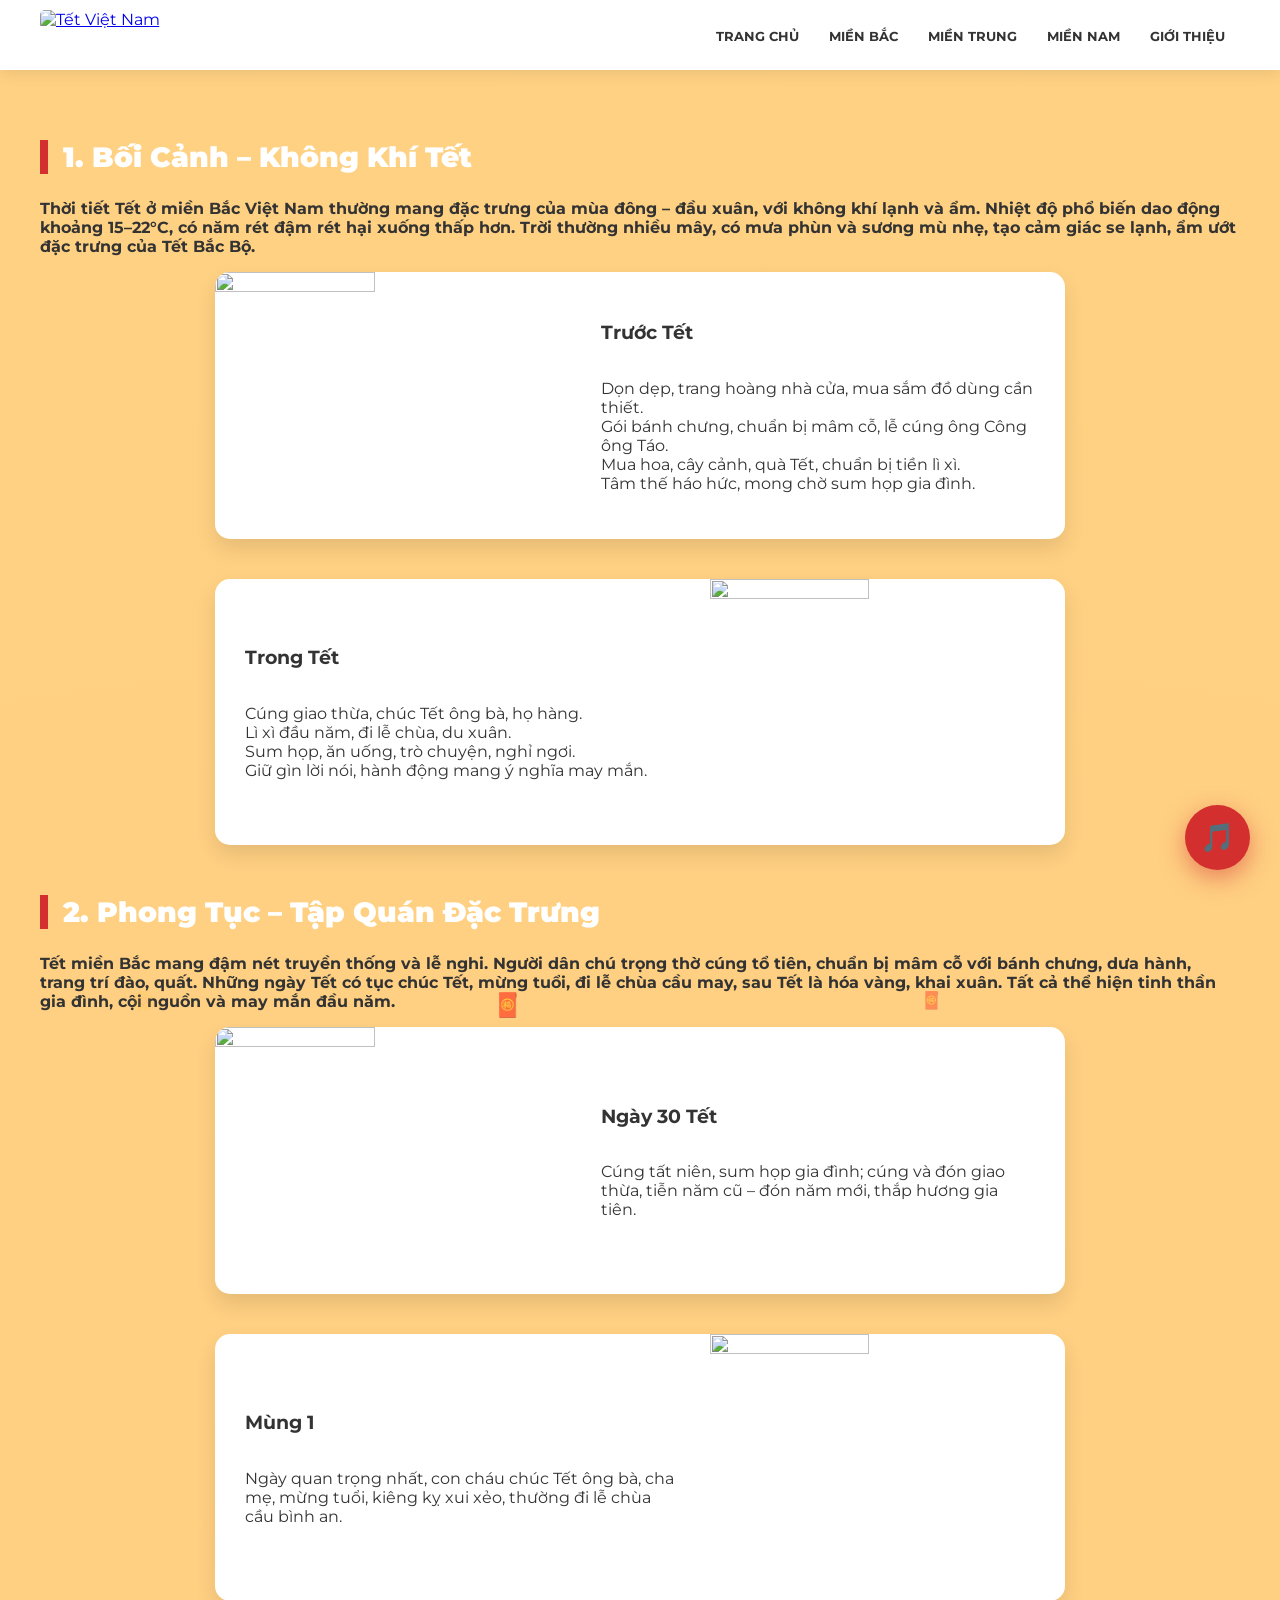
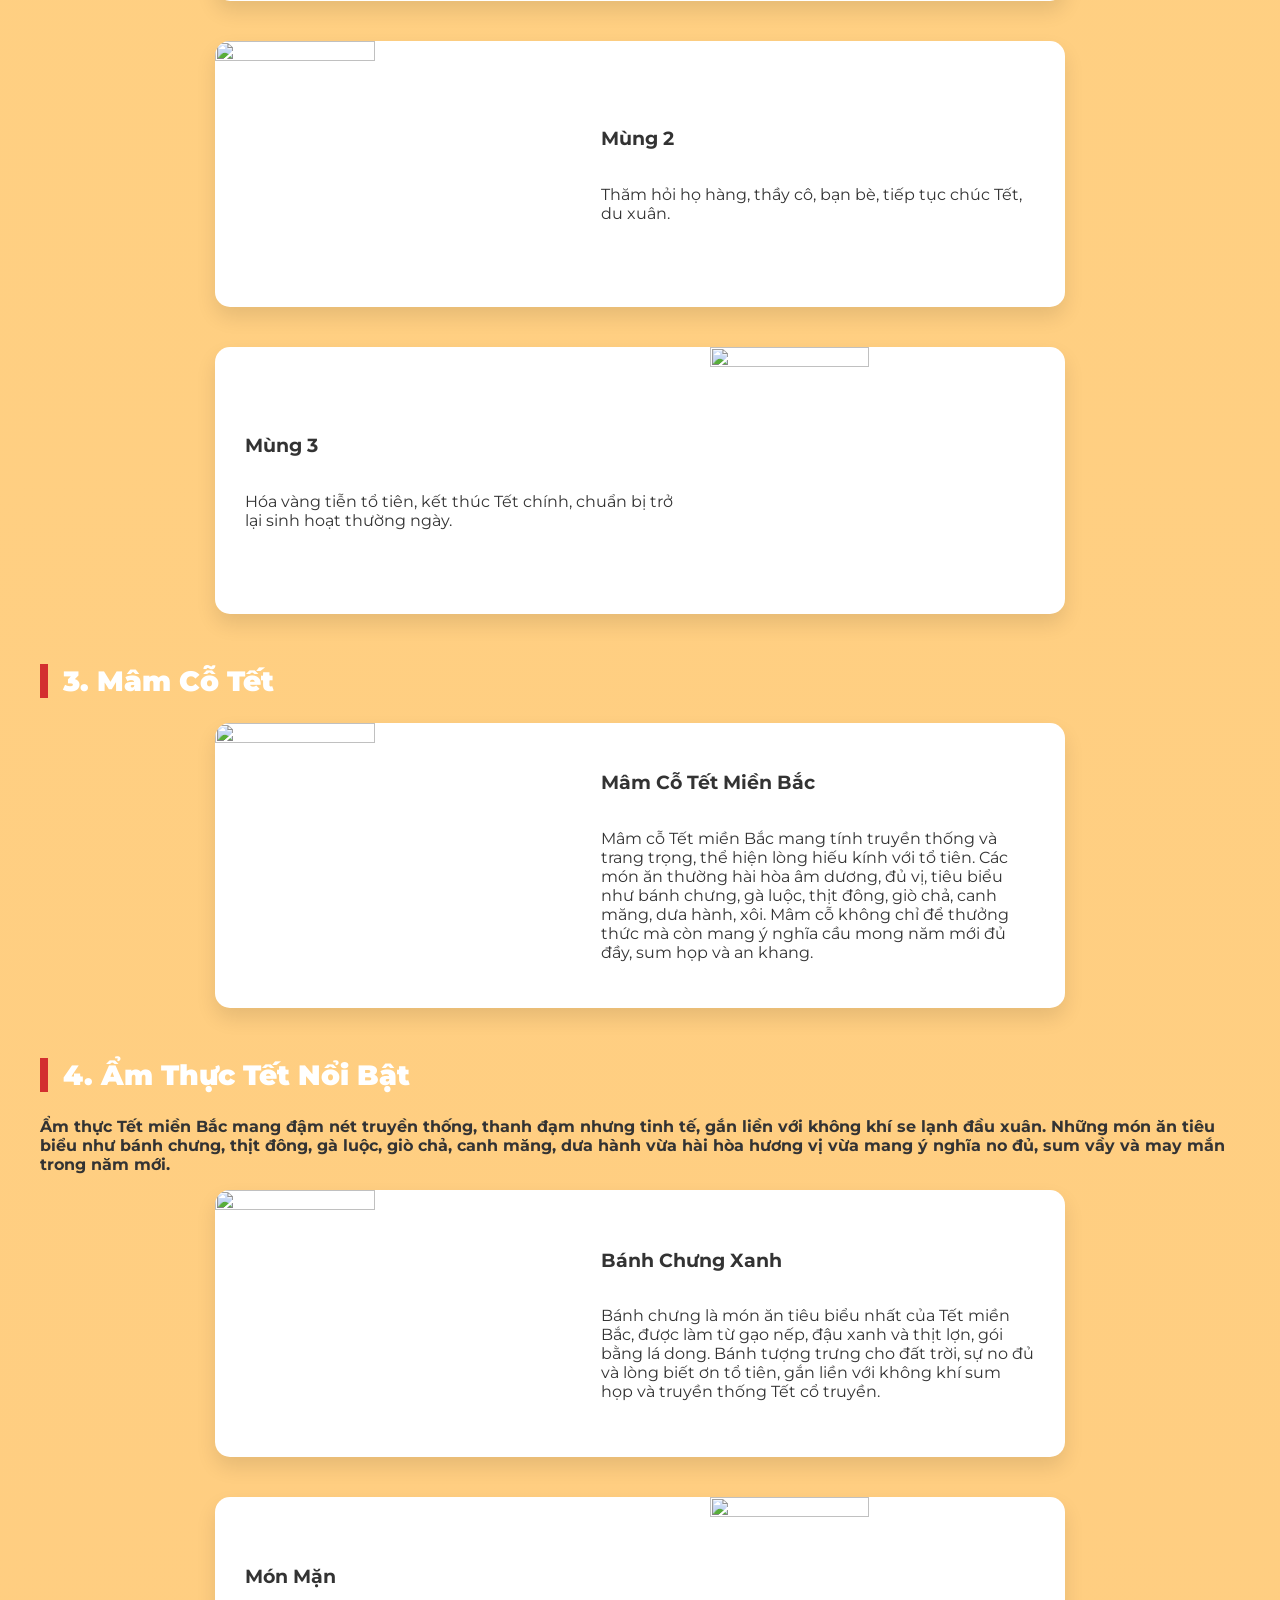
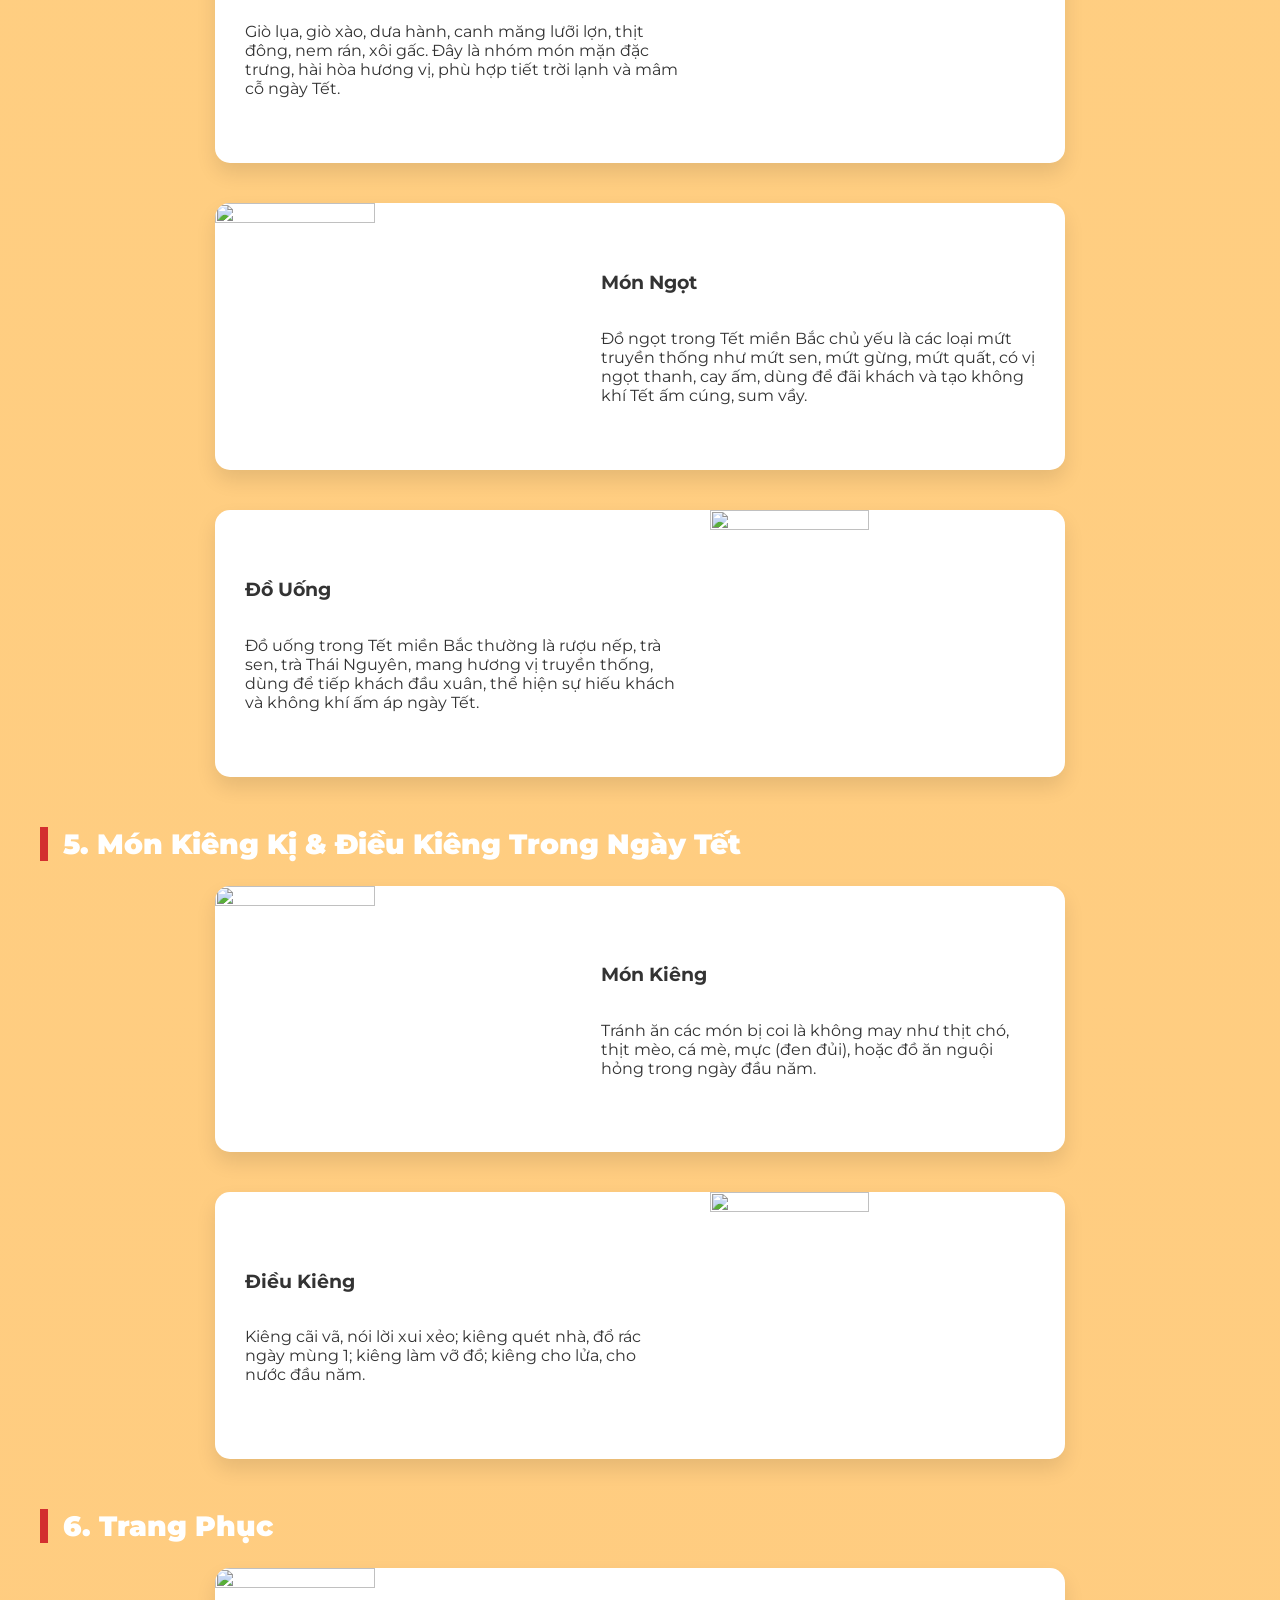
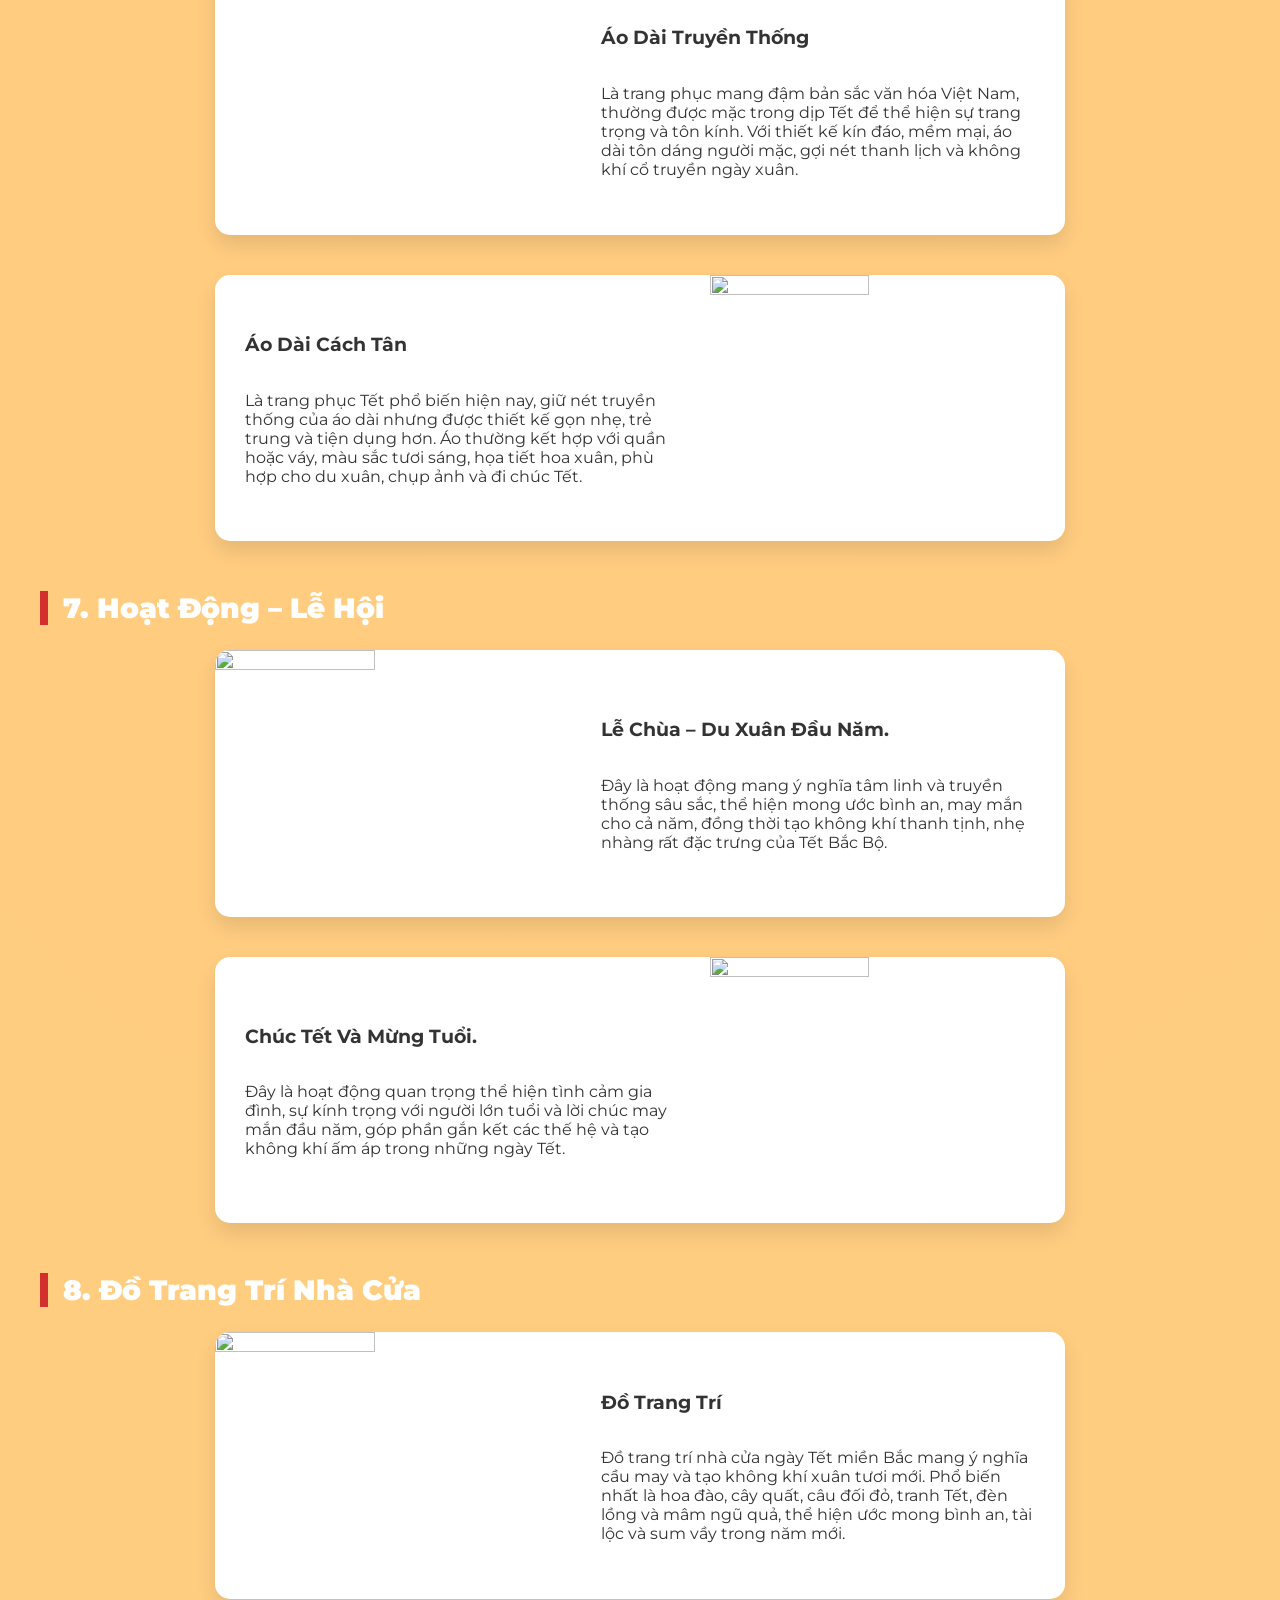
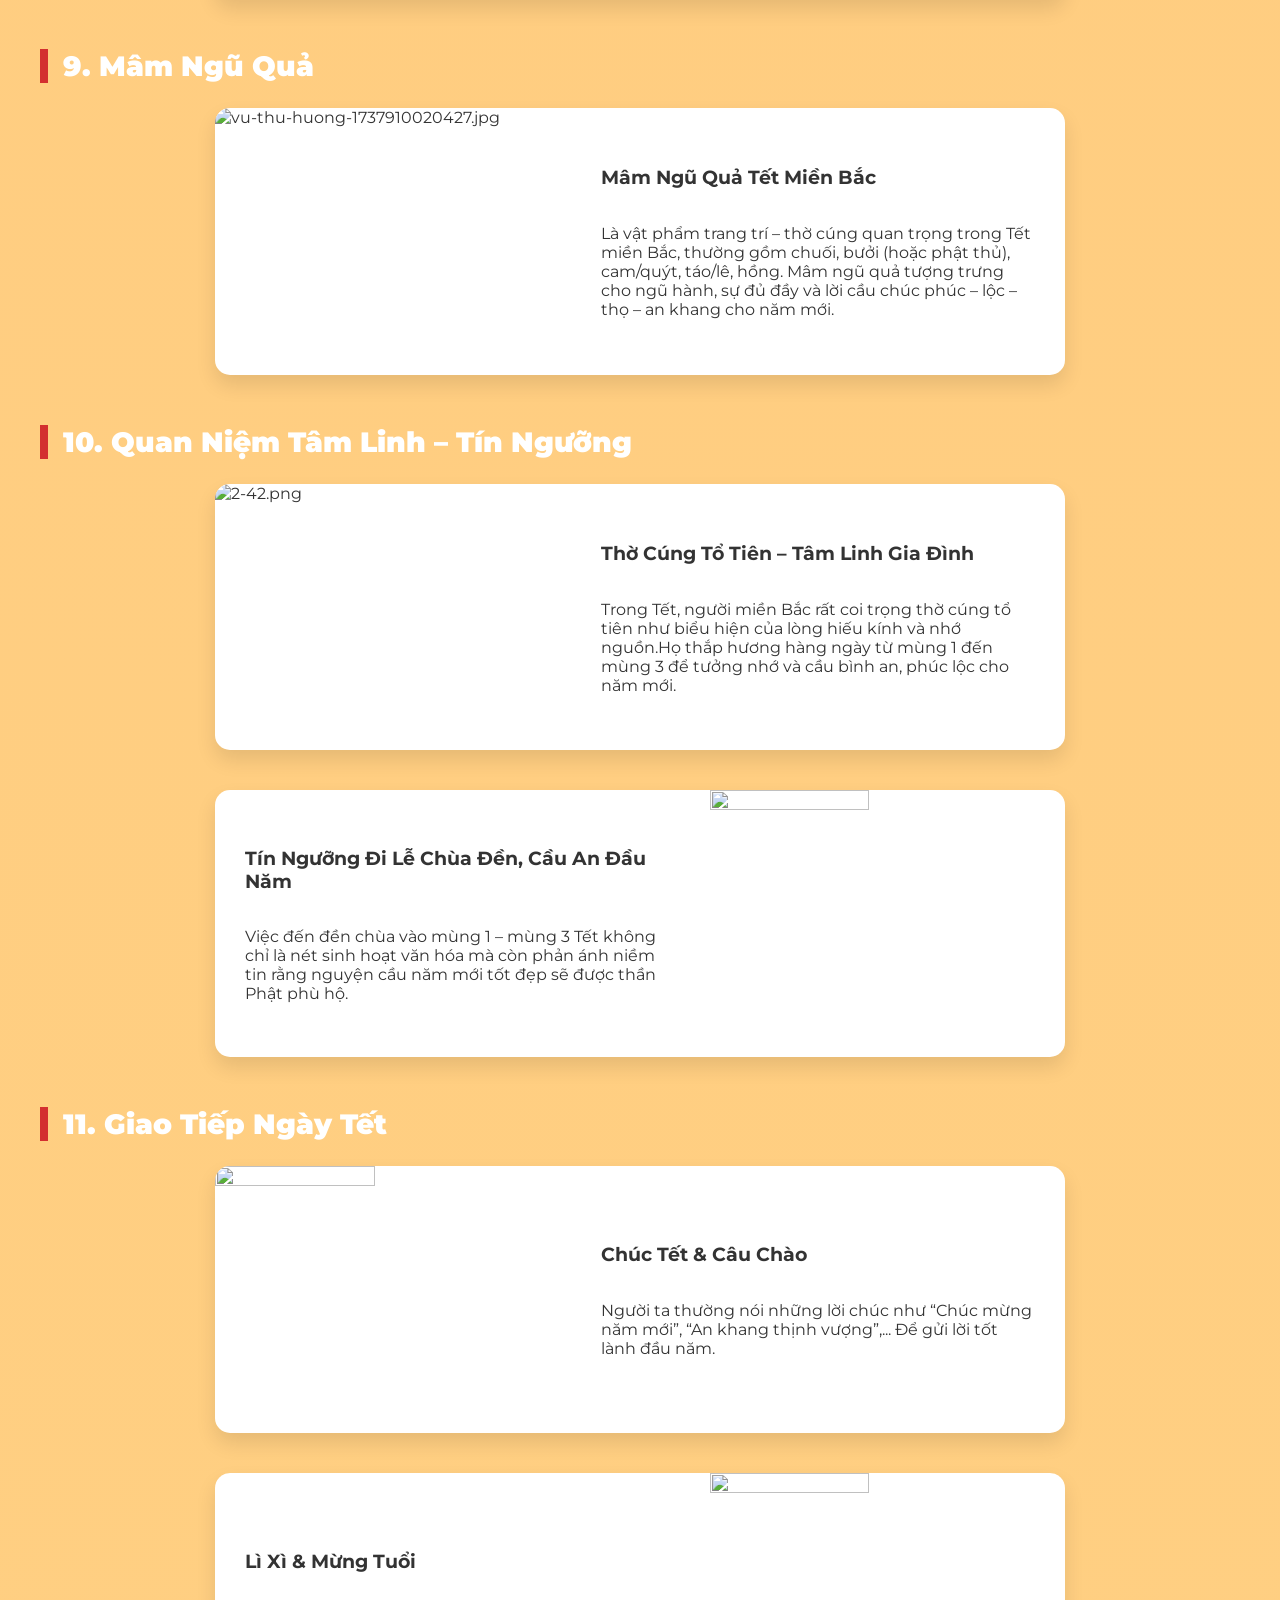
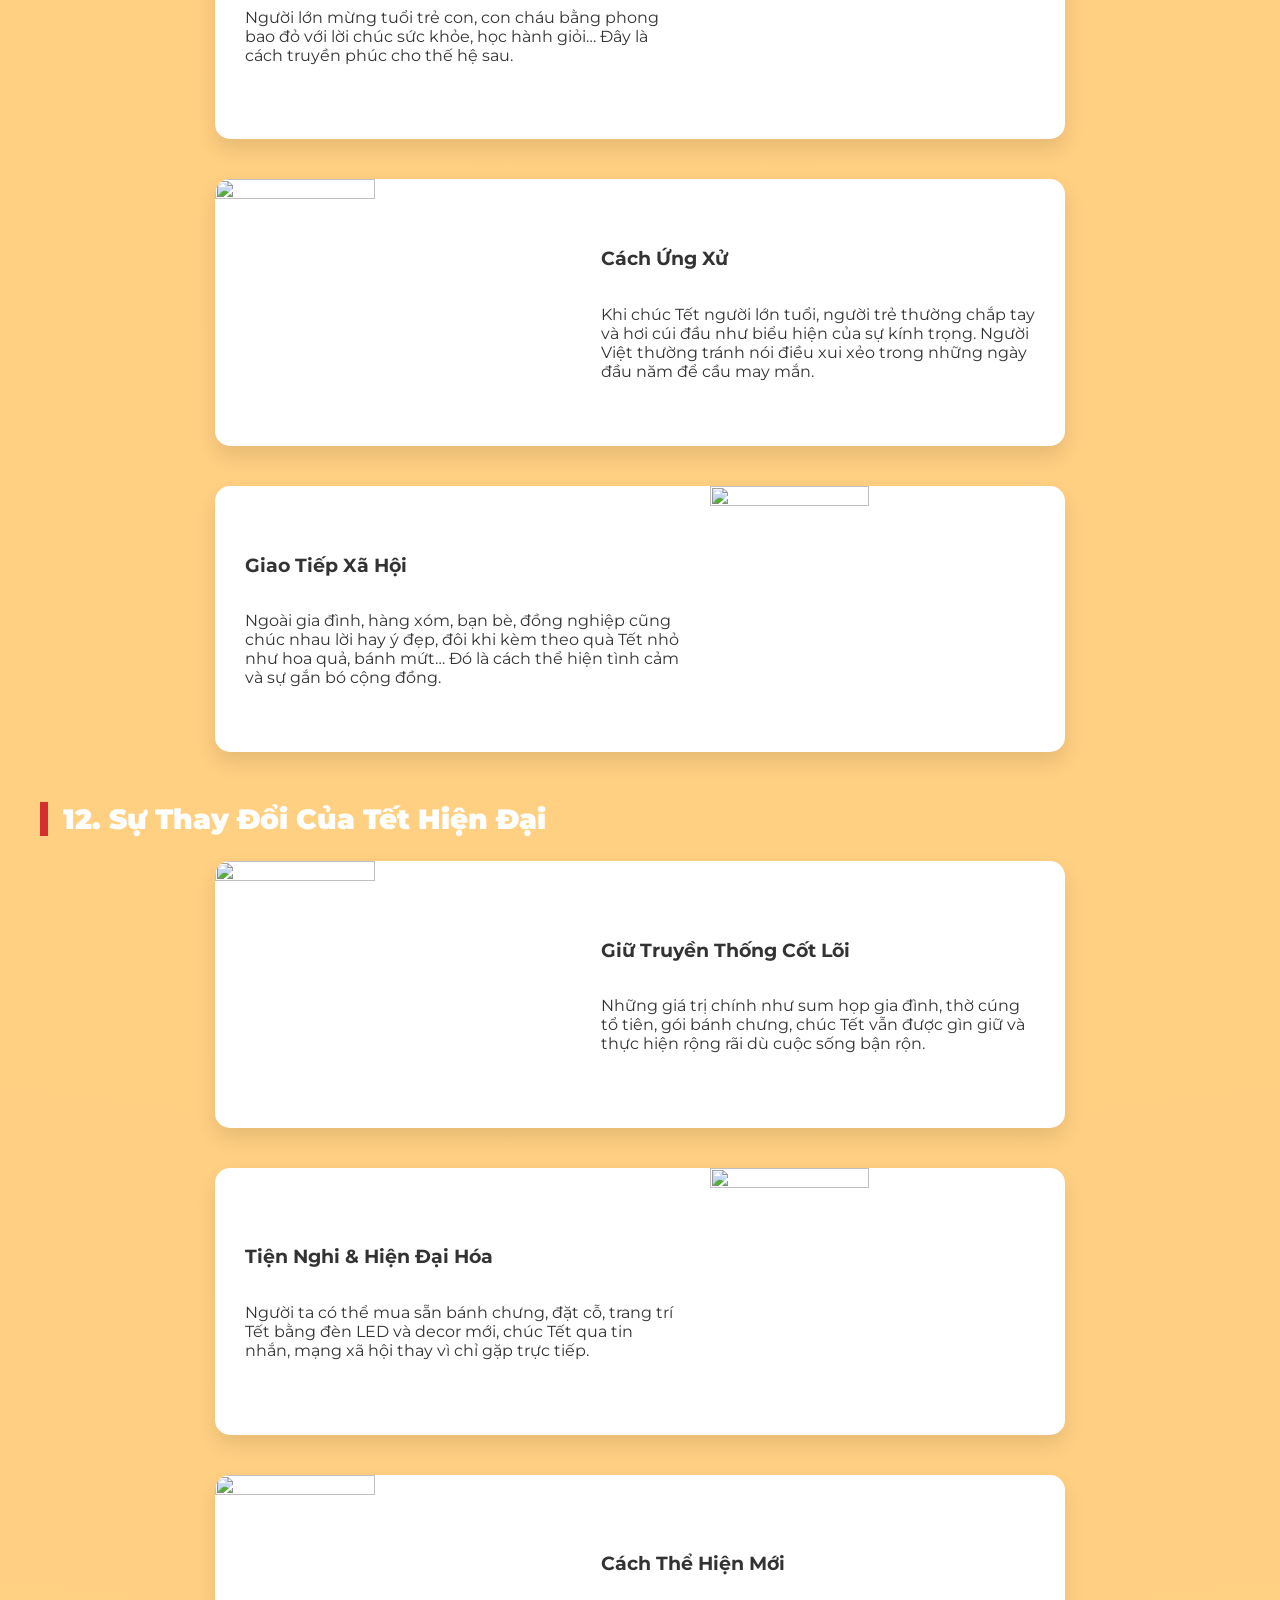
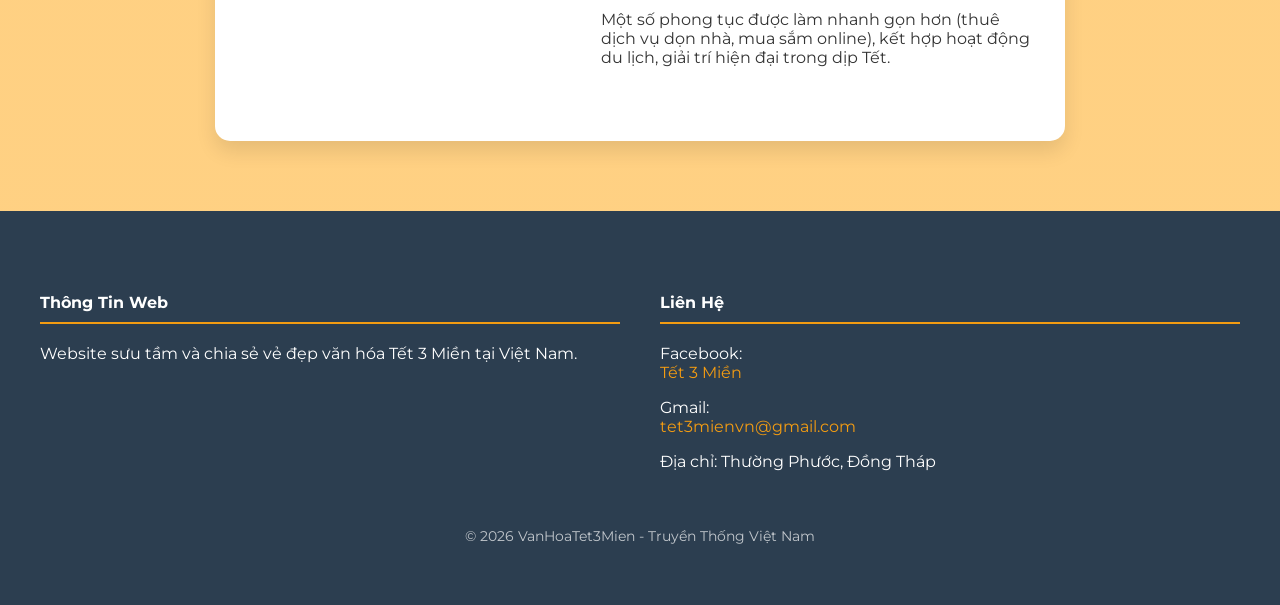
==== commit cc17a1d0: "Update indexbac.html" ====
--- a/indexbac.html
+++ b/indexbac.html
@@ -11,7 +11,7 @@
         :root {
             --primary: #f39c12;
             --accent: #d32f2f;
-            --bg: #ffb84d;
+            --bg: #FFD183;
             --dark: #2c3e50;
             --white: #ffffff;
             color-scheme: light;
@@ -19,20 +19,42 @@
         body {
             margin: 0; padding: 0;
             font-family: 'Montserrat', sans-serif;
-            background: var(--bg) radial-gradient(circle, #ffcc80 0%, #ffb84d 100%) !important;
+            background: var(--bg) radial-gradient(circle, #ffcc80 0%, #FFD183 100%) !important;
             color: #333 !important; scroll-behavior: smooth;
             overflow-x: hidden;
         }
-        /* --- HIỆU ỨNG HOA RƠI --- */
+        
         .petal {
-            position: fixed; top: -10%; z-index: 998;
-            user-select: none; pointer-events: none;
-            animation: fall linear infinite;
-        }
-        @keyframes fall {
-            0% { transform: translateY(0) rotate(0deg); opacity: 1; }
-            100% { transform: translateY(110vh) rotate(360deg); opacity: 0; }
-        }
+    position: fixed;
+    top: -20px;
+    z-index: 9999;
+    user-select: none;
+    pointer-events: none;
+    /* Kết hợp cả hiệu ứng rơi và hiệu ứng đung đưa */
+    animation: fall linear forwards, sideSway ease-in-out infinite alternate;
+}
+
+/* Hiệu ứng rơi thẳng xuống */
+@keyframes fall {
+    0% {
+        top: -10%;
+    }
+    100% {
+        top: 110%;
+    }
+}
+
+/* Hiệu ứng đung đưa qua lại */
+@keyframes sideSway {
+    0% {
+        transform: translateX(0px) rotate(0deg);
+    }
+    100% {
+        /* Chỉnh 50px thành số lớn hơn nếu muốn hoa văng xa hơn */
+        transform: translateX(50px) rotate(45deg);
+    }
+}
+
         /* --- 2. THANH MENU (NAV) --- */
         nav { 
     display: flex; 
@@ -126,14 +148,6 @@
     }
 }
 
-        /* Responsive cho điện thoại */
-        @media (max-width: 768px) {
-            .item-card, .grid .item-card:nth-child(even) { flex-direction: column; }
-            .item-card img, .item-card .info { width: 100%; }
-            .item-card .info { padding: 20px; }
-        }
-
-
         /* --- FOOTER --- */
         footer { background: var(--dark); color: white; padding: 60px 20px; text-align: center; margin-top: 50px; }
         .footer-content {
@@ -144,6 +158,29 @@
         .social-links a { color: #ccc; text-decoration: none; display: block; margin-bottom: 10px; transition: 0.3s; }
         .social-links a:hover { color: var(--primary); padding-left: 5px; }
         .copy-right { margin-top: 40px; opacity: 0.7; font-size: 14px; }
+        
+        .music-player-fixed { position: fixed; bottom: 30px; right: 30px; z-index: 9999; }
+#music-toggle {
+    width: 65px; height: 65px; border-radius: 50%; background: #d32f2f;
+    color: white; border: none; font-size: 28px; cursor: pointer;
+    box-shadow: 0 8px 25px rgba(211, 47, 47, 0.5); display: flex; align-items: center; justify-content: center;
+}
+.music-panel {
+    position: absolute; bottom: 85px; right: 0; width: 300px;
+    background: white; padding: 25px; border-radius: 25px;
+    box-shadow: 0 15px 50px rgba(0,0,0,0.3); display: none;
+}
+.music-panel.active { display: block; animation: slideUp 0.4s cubic-bezier(0.175, 0.885, 0.32, 1.275); }
+.playlist { margin-bottom: 15px; max-height: 150px; overflow-y: auto; }
+.track { 
+    padding: 10px; border-bottom: 1px solid #eee; cursor: pointer; 
+    font-size: 15px; transition: 0.2s; display: flex; align-items: center; color: #333;
+}
+.track:hover { background: #fff5e6; color: #d32f2f; }
+.track.playing { font-weight: 900; color: #d32f2f; background: #fff5e6; }
+
+@keyframes slideUp { from { transform: translateY(30px); opacity: 0; } to { transform: translateY(0); opacity: 1; } }
+
     </style>
 </head>
 <body>
@@ -154,11 +191,11 @@
         </a>
     </div>
         <ul>
-            <li><a href="./index.html">TRANG CHỦ</a></li>
-            <li><a href="./indexbac.html">MIỀN BẮC</a></li>
-            <li><a href="./indextrung.html">MIỀN TRUNG</a></li>
-            <li><a href="./indexnam.html">MIỀN NAM</a></li>
-            <li><a href="./indexdoingu.html">GIỚI THIỆU</a></li>
+            <li><a href="./index.html" target="main_frame">TRANG CHỦ</a></li>
+            <li><a href="./indexbac.html" target="main_frame">MIỀN BẮC</a></li>
+            <li><a href="./indextrung.html" target="main_frame">MIỀN TRUNG</a></li>
+            <li><a href="./indexnam.html" target="main_frame">MIỀN NAM</a></li>
+            <li><a href="./indexdoingu.html" target="main_frame">GIỚI THIỆU</a></li>
         </ul>
     </nav>
 
@@ -412,6 +449,19 @@
             </div>
         </div>
     </div>
+    
+    <div class="music-player-fixed">
+    <div class="music-panel" id="music-panel">
+        <h4 style="margin: 0 0 10px 0; color: #d32f2f;">📻 Playlist Tết 2026</h4>
+        <div class="playlist" id="playlist-container"></div>
+        <audio id="main-audio" controls style="width: 100%; height: 40px;"></audio>
+        <div style="margin-top: 15px; border-top: 1px solid #eee; padding-top: 10px;">
+            <label for="music-input" style="font-size: 12px; color: #f39c12; cursor: pointer; font-weight: 700;">📁 TẢI NHẠC TỪ MÁY</label>
+            <input type="file" id="music-input" accept="audio/*" style="display:none;">
+        </div>
+    </div>
+    <button id="music-toggle">🎵</button>
+</div>
 
     <footer>
         <div class="footer-content">
@@ -430,19 +480,34 @@
     </footer>
 
     <script>
-        // Hiệu ứng hoa đào rơi
-        function createPetal() {
-            const petals = ['🌸', '🌼', '🧧'];
-            const petal = document.createElement('div');
-            petal.className = 'petal';
-            petal.innerHTML = petals[Math.floor(Math.random() * petals.length)];
-            petal.style.left = Math.random() * 100 + 'vw';
-            petal.style.animationDuration = Math.random() * 3 + 4 + 's';
-            petal.style.fontSize = Math.random() * 10 + 10 + 'px';
-            document.body.appendChild(petal);
-            setTimeout(() => { petal.remove(); }, 6000);
-        }
-        setInterval(createPetal, 400);
+      function createPetal() {
+    const petals = ['🌸', '🌼', '🧧'];
+    const petal = document.createElement('div');
+    petal.className = 'petal';
+    petal.innerHTML = petals[Math.floor(Math.random() * petals.length)];
+    
+    // Vị trí xuất hiện ngẫu nhiên
+    petal.style.left = Math.random() * 100 + 'vw';
+    
+    // Thời gian rơi ngẫu nhiên (4s - 7s)
+    const fallDuration = Math.random() * 5 + 10;
+    petal.style.animationDuration = fallDuration + 's, ' + (Math.random() * 2 + 2) + 's';
+    
+    // Kích thước ngẫu nhiên
+    petal.style.fontSize = Math.random() * 10 + 15 + 'px';
+    
+    // Độ mờ ngẫu nhiên để tạo chiều sâu
+    petal.style.opacity = Math.random();
+
+    document.body.appendChild(petal);
+
+    // Xóa sau khi đã rơi xong (dựa trên fallDuration)
+    setTimeout(() => {
+        petal.remove();
+    }, fallDuration * 10000);
+}
+
+setInterval(createPetal, 1000);
         
         // Chống chuột phải
 document.addEventListener('contextmenu', function(e) {
@@ -461,6 +526,60 @@
         return false;
     }
 };
+
+const defaultSongs = [
+    { name: "🌸 Tết Này Con Sẽ Về", src: "tetnayconseve.mp3" },
+    { name: "🌸 Vạn Sự Như Ý", src: "vansunhuy.mp3" },
+    { name: "🌸 Một Năm Mới Bình An", src: "motnammoibinhan.mp3" },
+    { name: "🌸 Tết Đông Đầy", src: "tetdongday.mp3" },
+    { name: "🌸 Tết Ơi Tết À", src: "tetoiteta.mp3" }
+];
+
+const audio = document.getElementById('main-audio');
+const musicToggle = document.getElementById('music-toggle');
+const musicPanel = document.getElementById('music-panel');
+
+// Đóng mở bảng điều khiển
+musicToggle.onclick = () => musicPanel.classList.toggle('active');
+
+// Tạo danh sách bài hát
+function renderPlaylist() {
+    const container = document.getElementById('playlist-container');
+    container.innerHTML = '';
+    defaultSongs.forEach((song, index) => {
+        const div = document.createElement('div');
+        div.className = 'track';
+        div.innerHTML = song.name;
+        div.onclick = () => playTrack(index, div);
+        container.appendChild(div);
+    });
+}
+
+// Chạy bài hát được chọn
+function playTrack(index, element) {
+    audio.src = defaultSongs[index].src;
+    audio.play().catch(e => console.log("Cần tương tác với trang trước khi phát nhạc"));
+    document.querySelectorAll('.track').forEach(t => t.classList.remove('playing'));
+    element.classList.add('playing');
+}
+
+// Xử lý khi tải file nhạc từ máy
+document.getElementById('music-input').onchange = (e) => {
+    const file = e.target.files[0];
+    if (file) {
+        const reader = new FileReader();
+        reader.onload = () => {
+            audio.src = reader.result;
+            audio.play();
+            document.querySelectorAll('.track').forEach(t => t.classList.remove('playing'));
+        };
+        reader.readAsDataURL(file);
+    }
+};
+
+// Khởi chạy khi tải trang xong
+window.addEventListener('load', renderPlaylist);
+
     </script>
 </body>
 
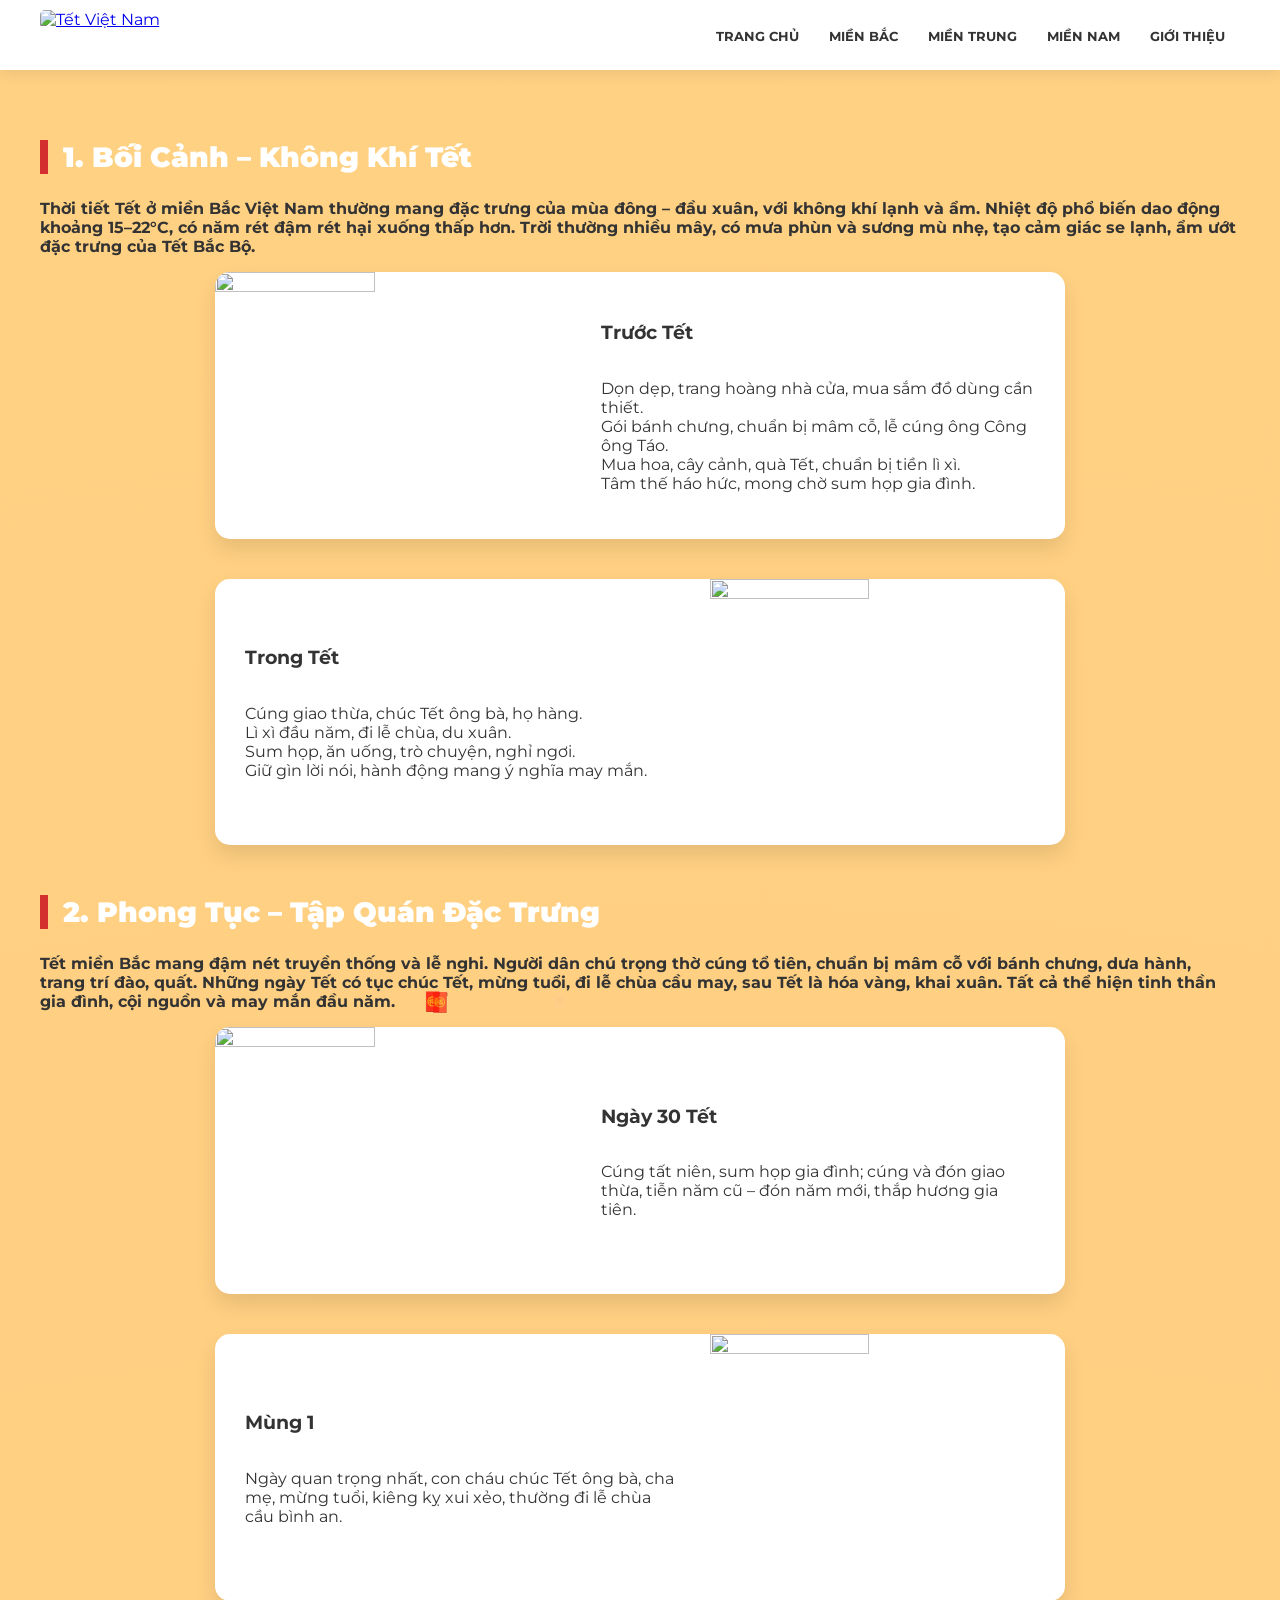
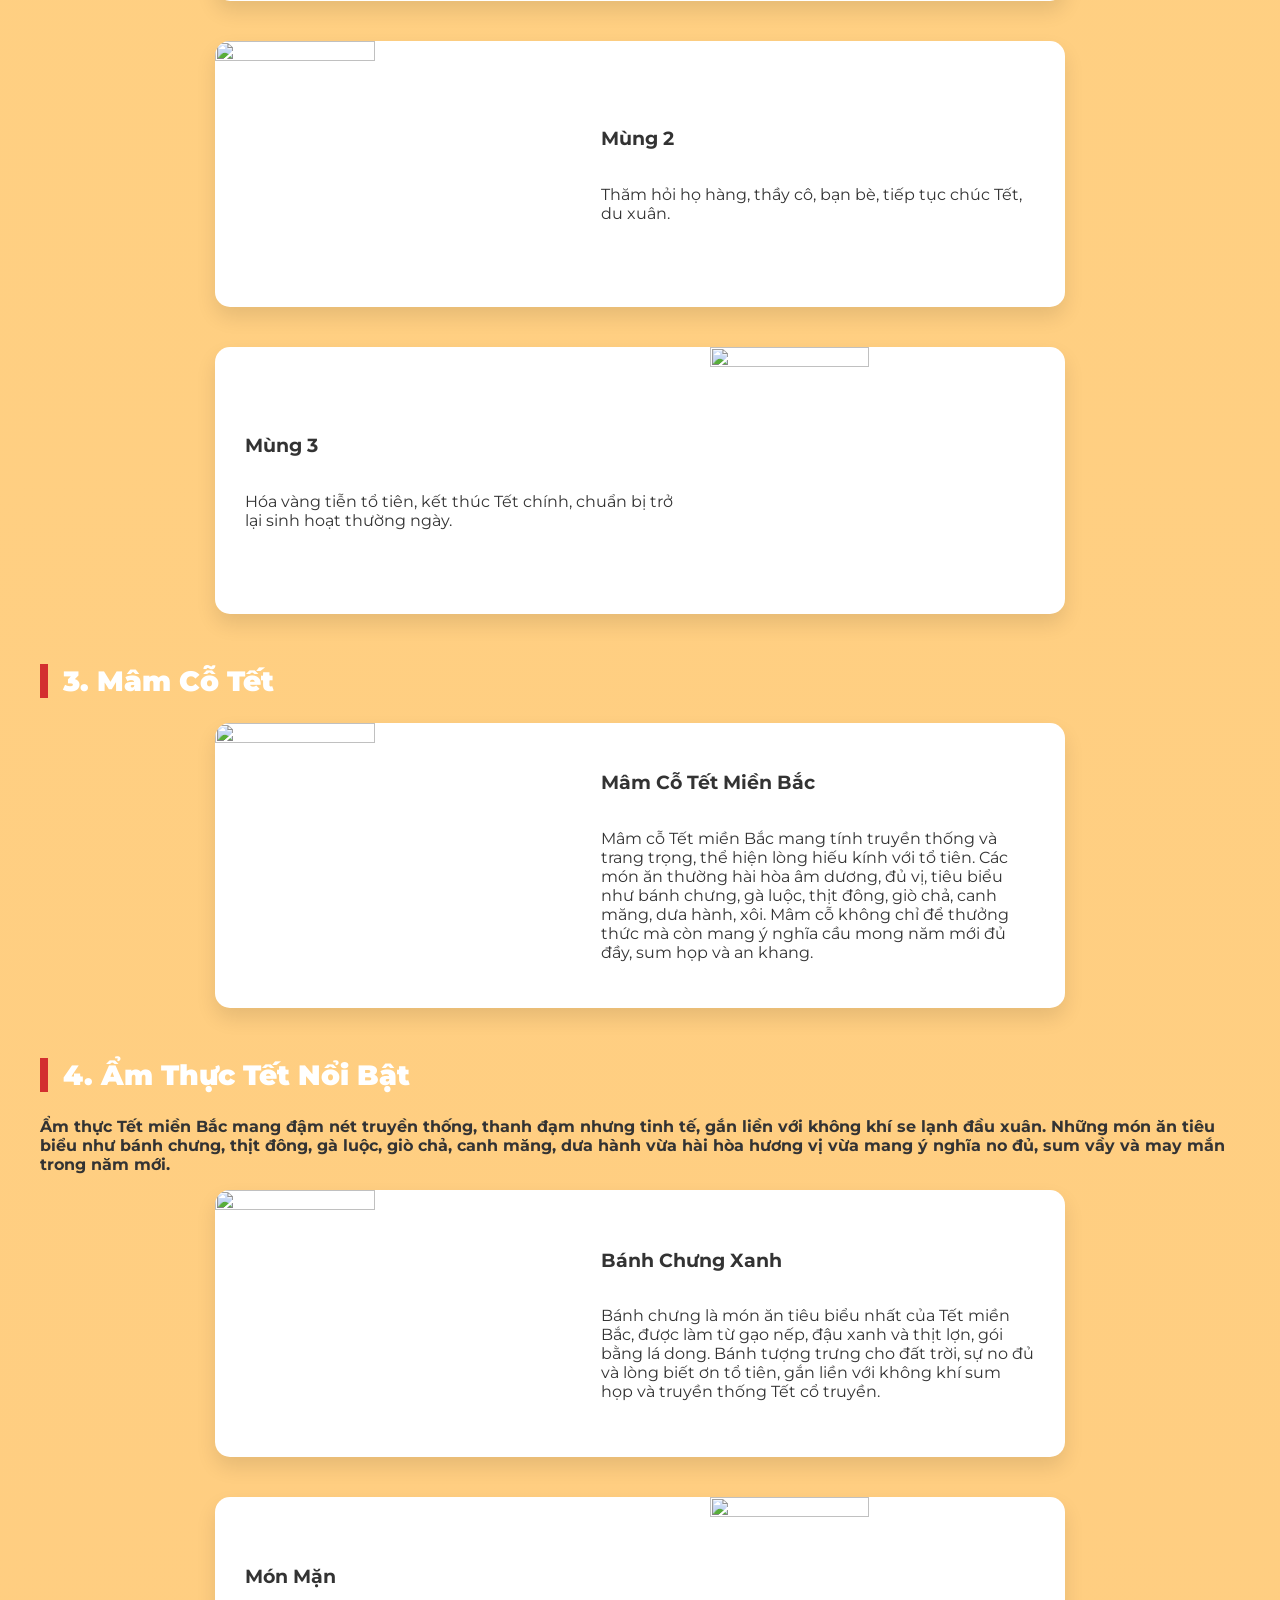
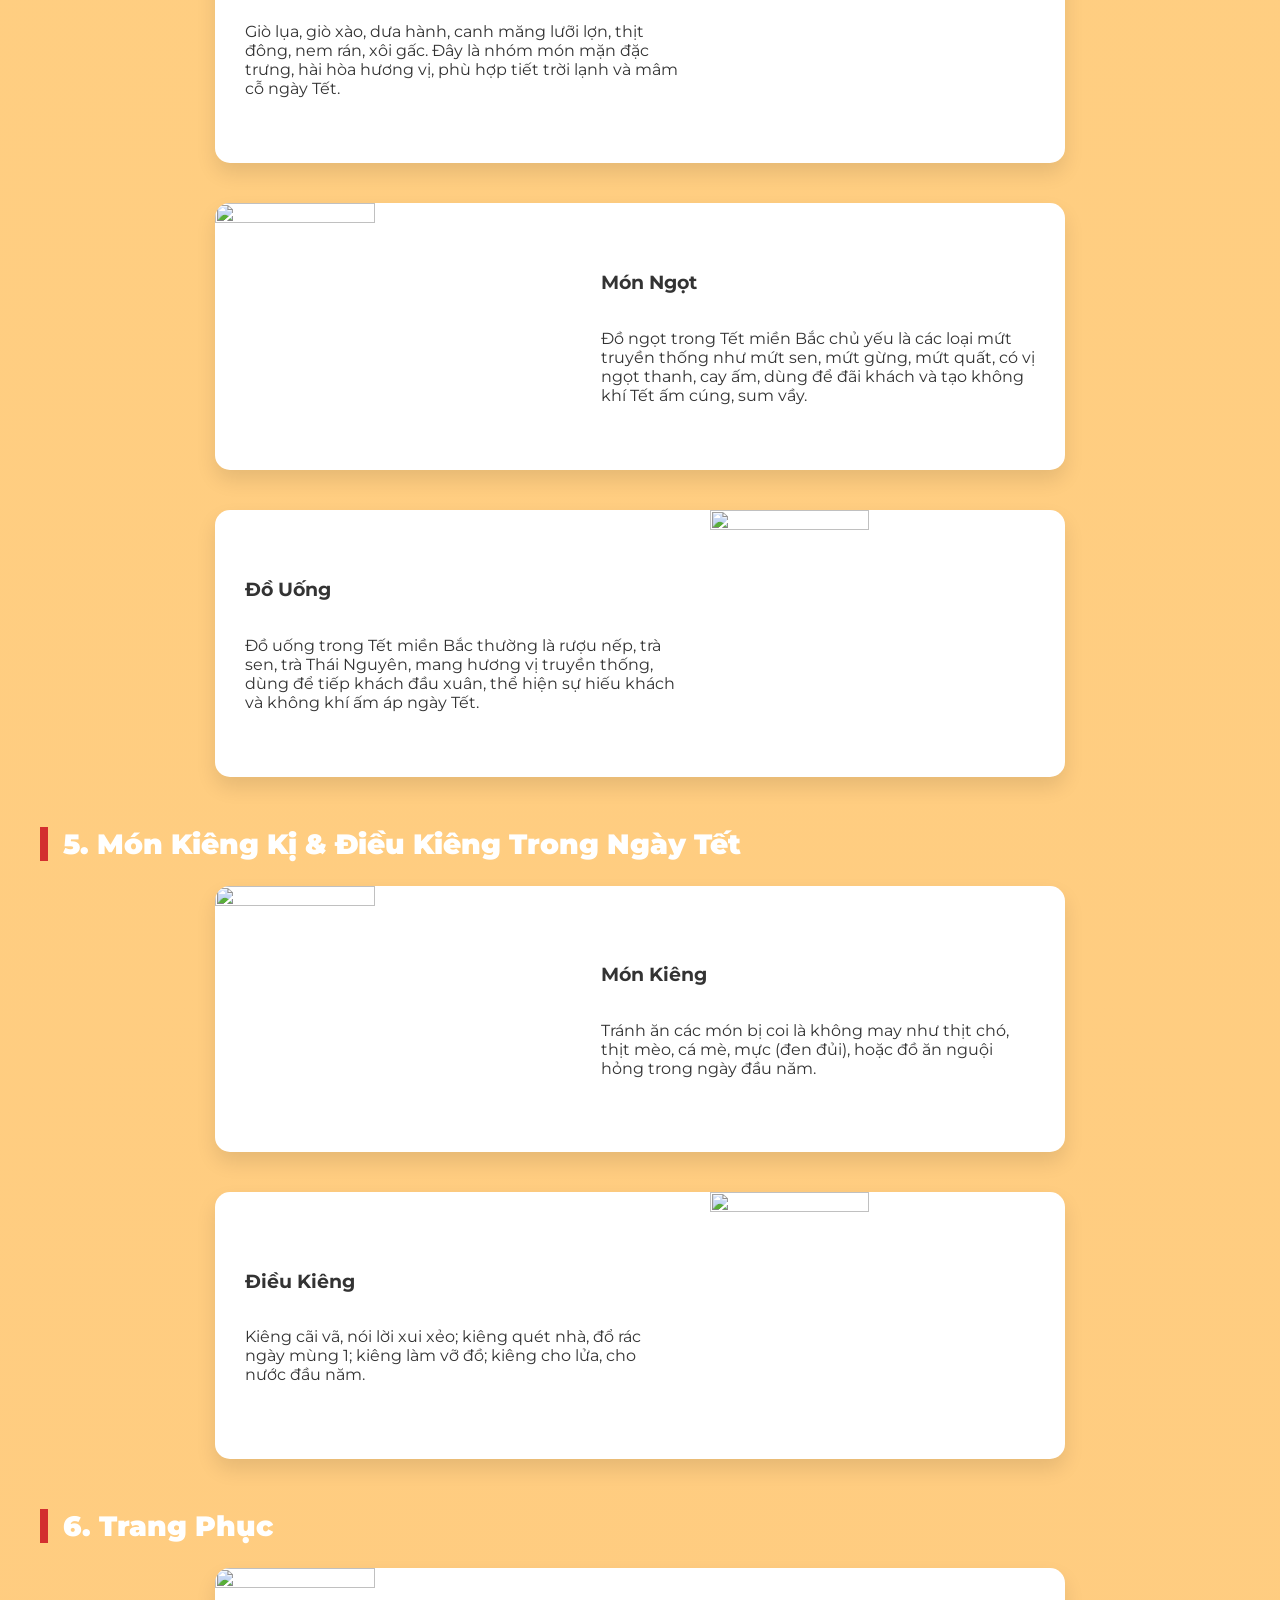
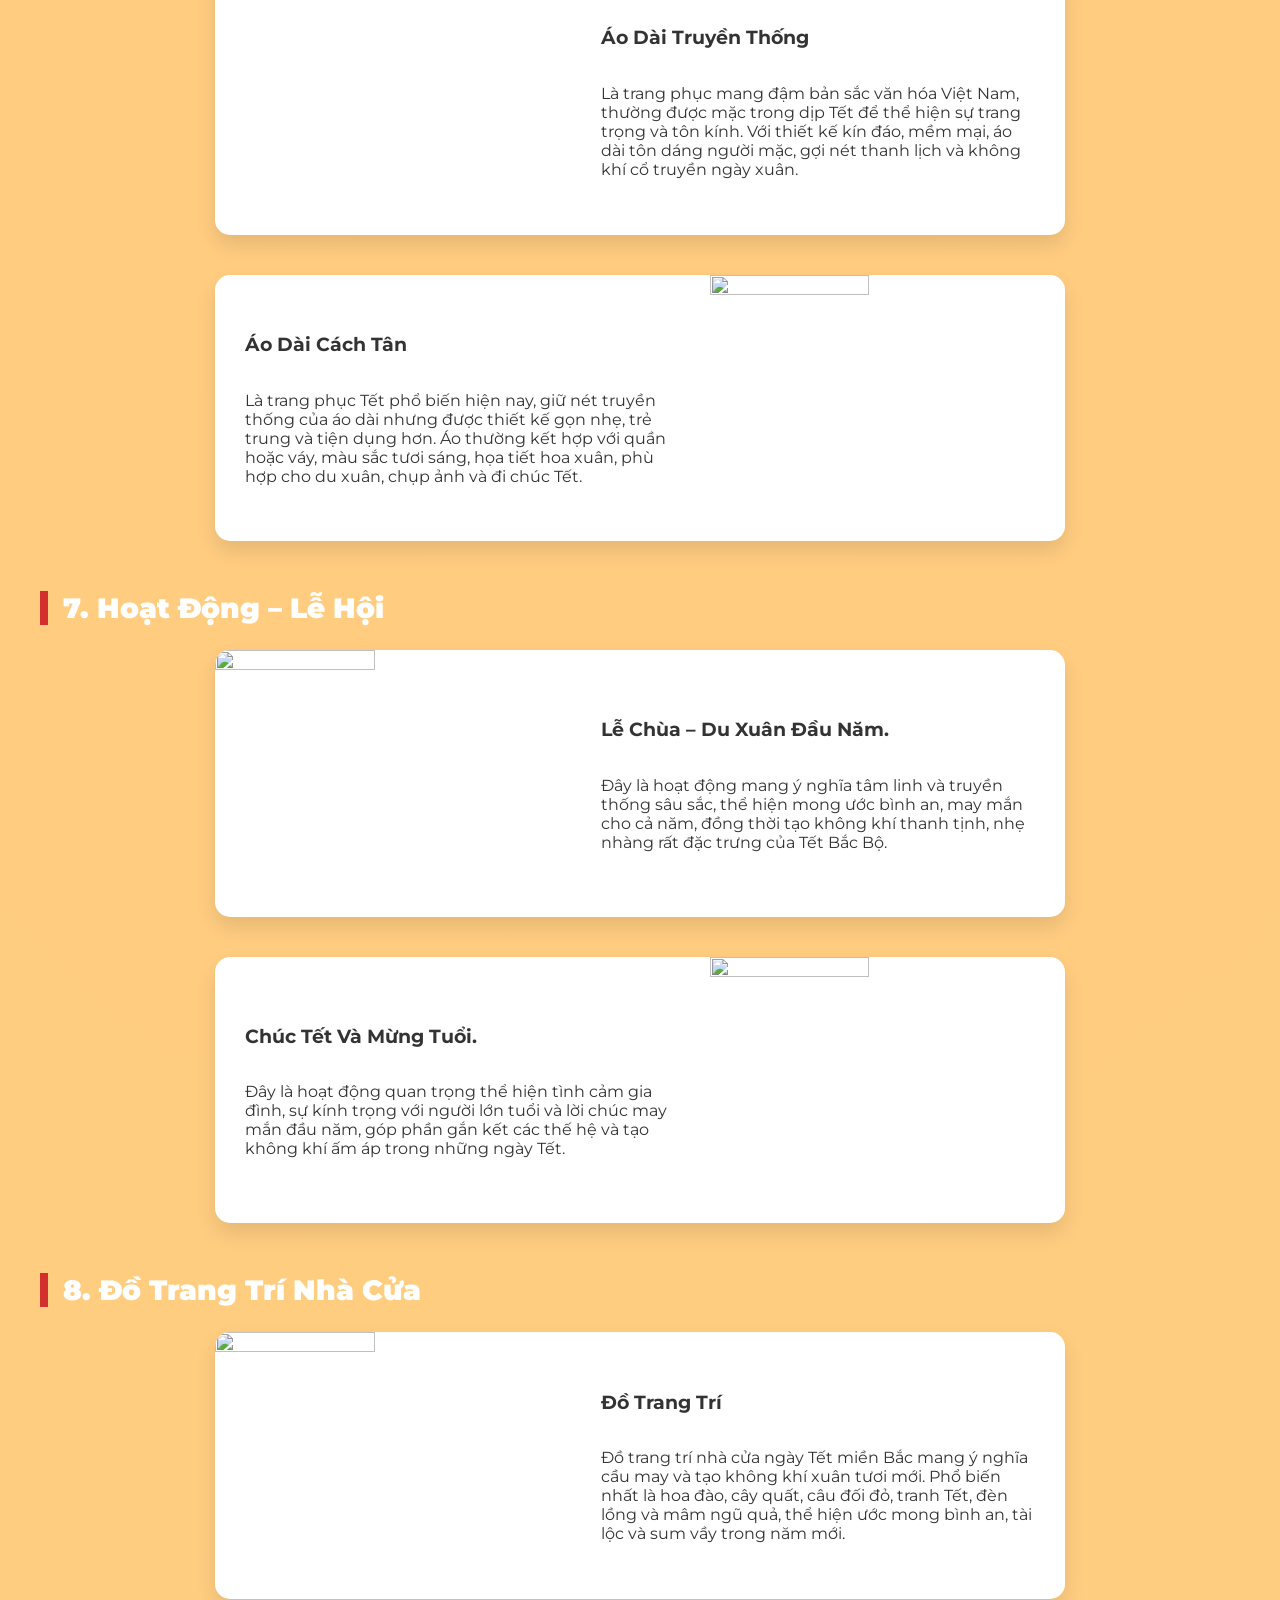
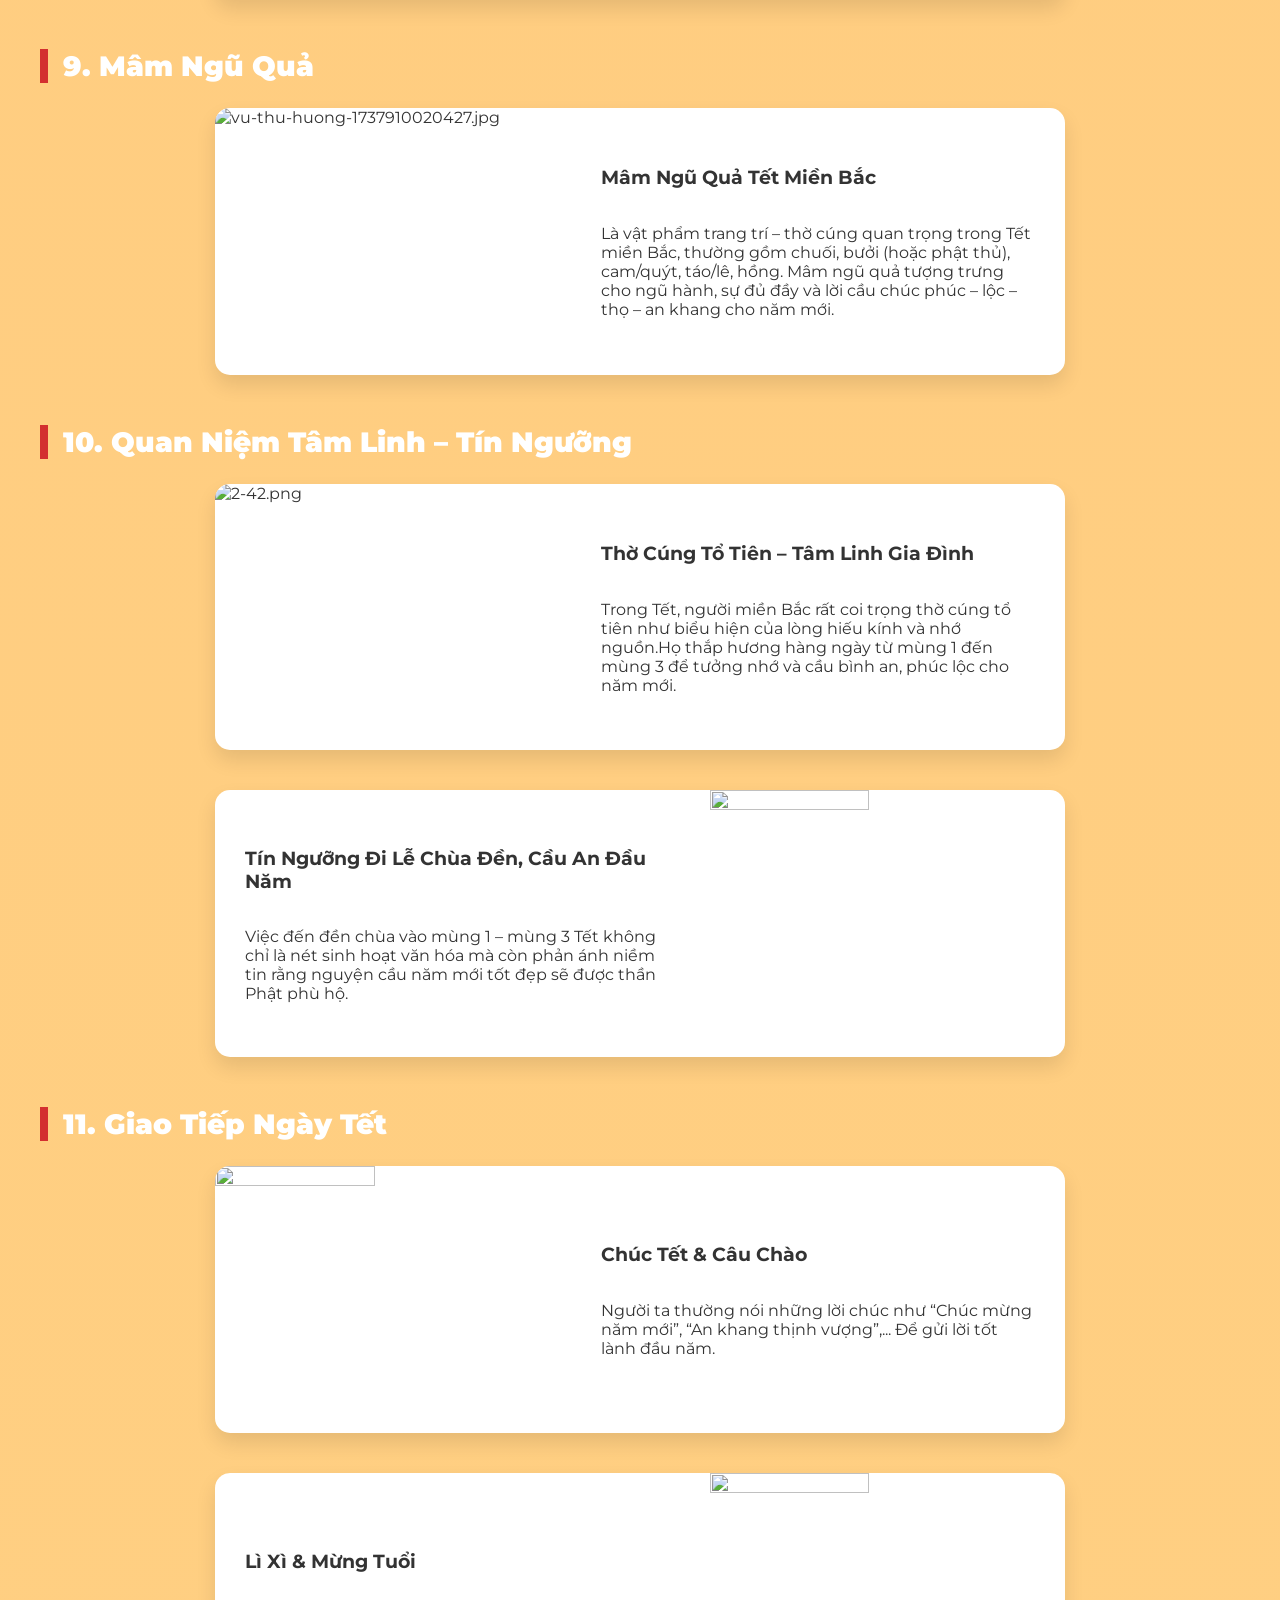
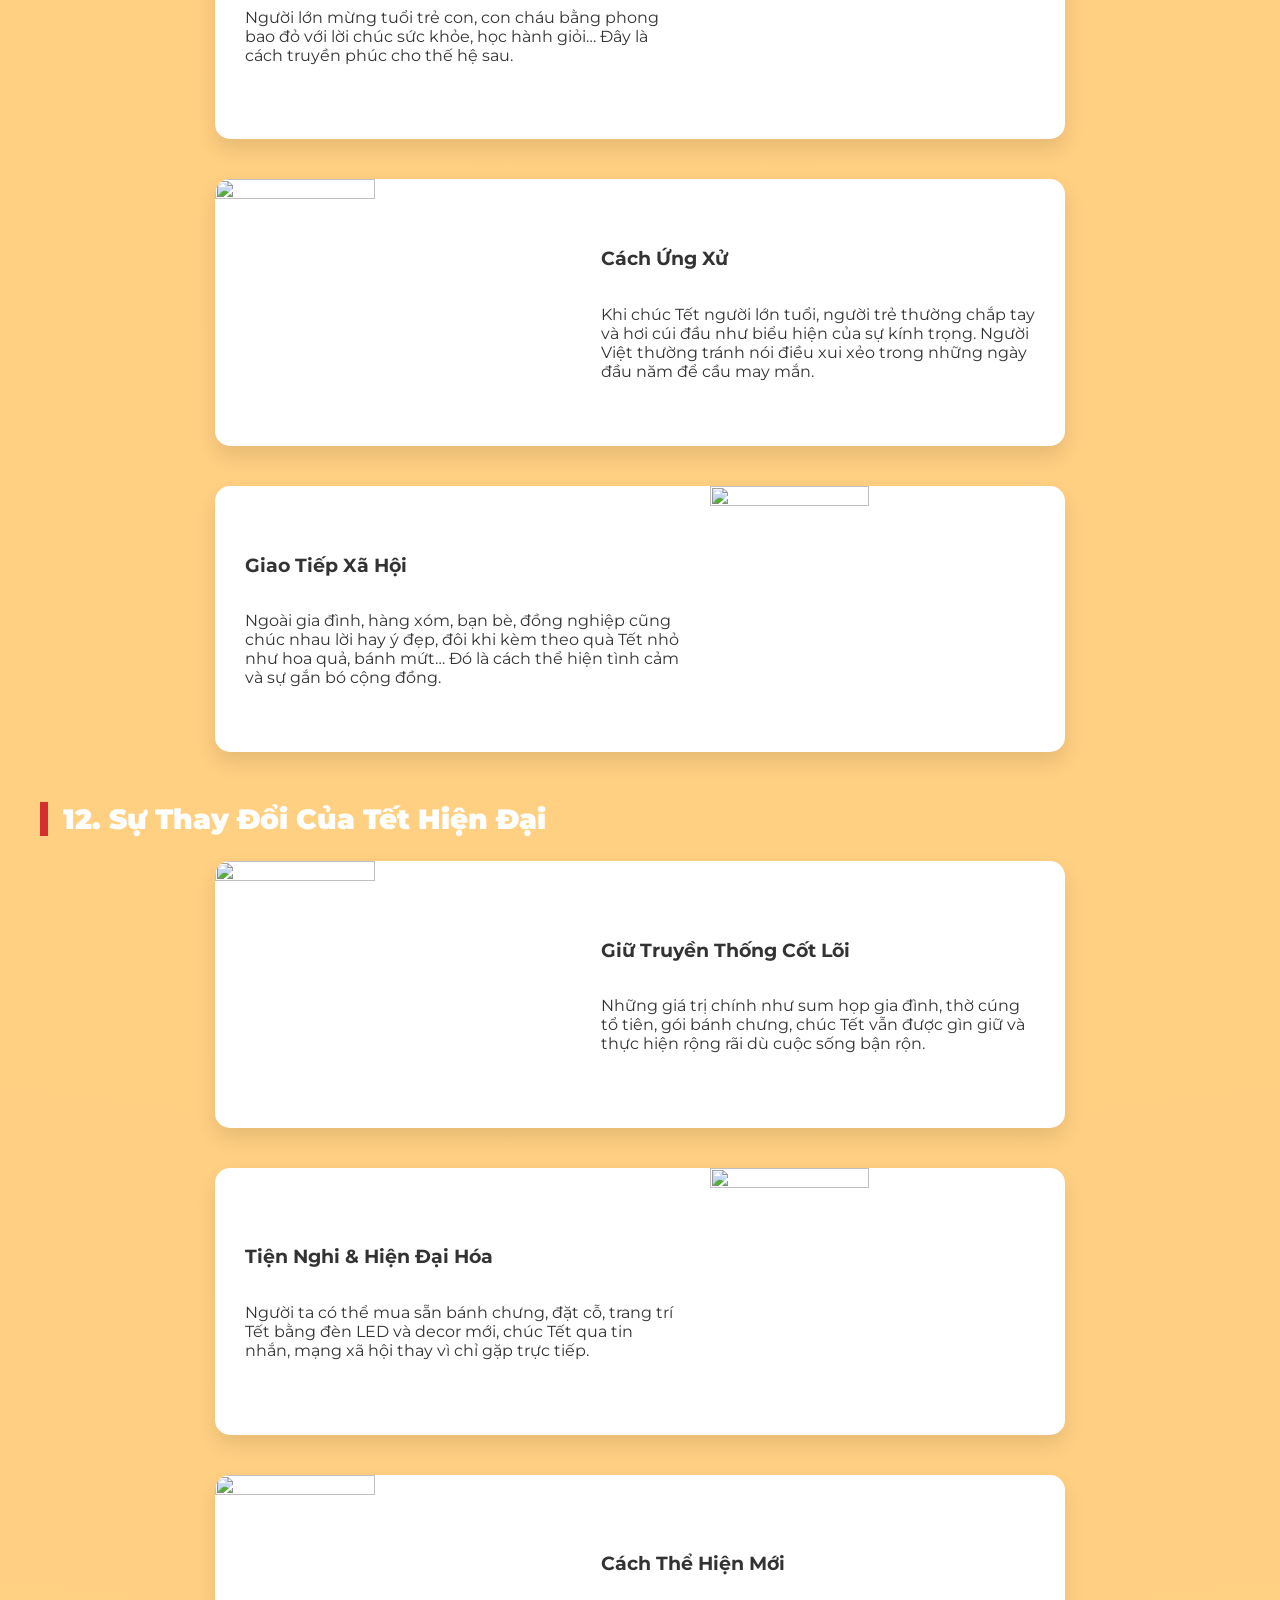
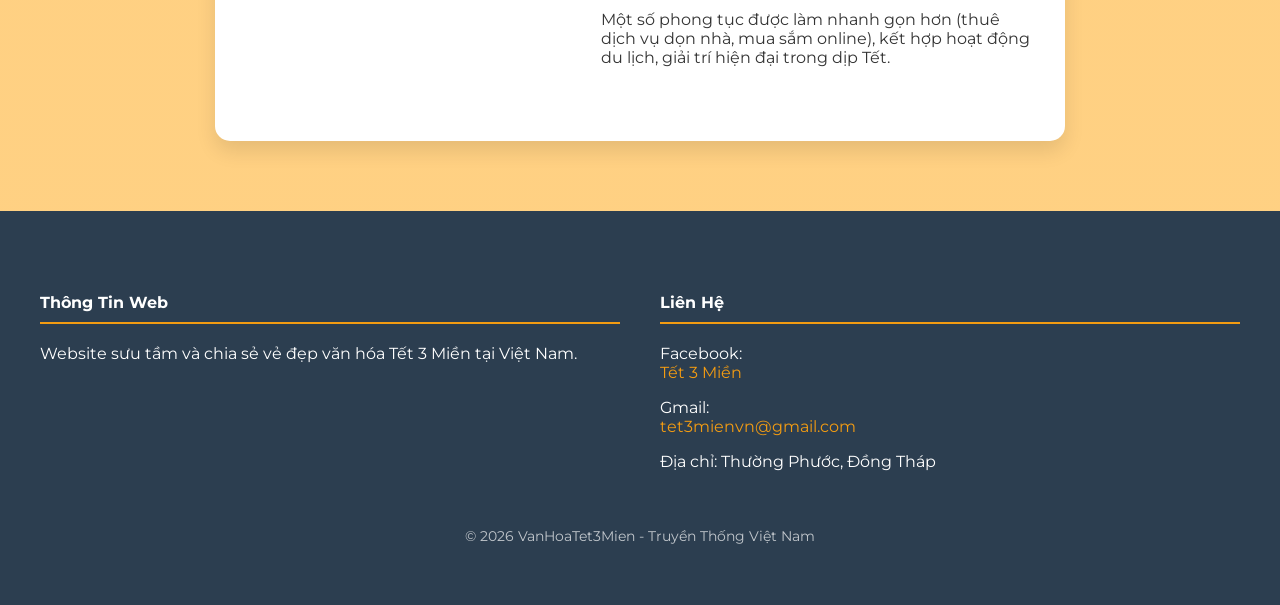
==== commit dd8afe31: "Update indexbac.html" ====
--- a/indexbac.html
+++ b/indexbac.html
@@ -159,28 +159,6 @@
         .social-links a:hover { color: var(--primary); padding-left: 5px; }
         .copy-right { margin-top: 40px; opacity: 0.7; font-size: 14px; }
         
-        .music-player-fixed { position: fixed; bottom: 30px; right: 30px; z-index: 9999; }
-#music-toggle {
-    width: 65px; height: 65px; border-radius: 50%; background: #d32f2f;
-    color: white; border: none; font-size: 28px; cursor: pointer;
-    box-shadow: 0 8px 25px rgba(211, 47, 47, 0.5); display: flex; align-items: center; justify-content: center;
-}
-.music-panel {
-    position: absolute; bottom: 85px; right: 0; width: 300px;
-    background: white; padding: 25px; border-radius: 25px;
-    box-shadow: 0 15px 50px rgba(0,0,0,0.3); display: none;
-}
-.music-panel.active { display: block; animation: slideUp 0.4s cubic-bezier(0.175, 0.885, 0.32, 1.275); }
-.playlist { margin-bottom: 15px; max-height: 150px; overflow-y: auto; }
-.track { 
-    padding: 10px; border-bottom: 1px solid #eee; cursor: pointer; 
-    font-size: 15px; transition: 0.2s; display: flex; align-items: center; color: #333;
-}
-.track:hover { background: #fff5e6; color: #d32f2f; }
-.track.playing { font-weight: 900; color: #d32f2f; background: #fff5e6; }
-
-@keyframes slideUp { from { transform: translateY(30px); opacity: 0; } to { transform: translateY(0); opacity: 1; } }
-
     </style>
 </head>
 <body>
@@ -449,19 +427,6 @@
             </div>
         </div>
     </div>
-    
-    <div class="music-player-fixed">
-    <div class="music-panel" id="music-panel">
-        <h4 style="margin: 0 0 10px 0; color: #d32f2f;">📻 Playlist Tết 2026</h4>
-        <div class="playlist" id="playlist-container"></div>
-        <audio id="main-audio" controls style="width: 100%; height: 40px;"></audio>
-        <div style="margin-top: 15px; border-top: 1px solid #eee; padding-top: 10px;">
-            <label for="music-input" style="font-size: 12px; color: #f39c12; cursor: pointer; font-weight: 700;">📁 TẢI NHẠC TỪ MÁY</label>
-            <input type="file" id="music-input" accept="audio/*" style="display:none;">
-        </div>
-    </div>
-    <button id="music-toggle">🎵</button>
-</div>
 
     <footer>
         <div class="footer-content">
@@ -527,60 +492,8 @@
     }
 };
 
-const defaultSongs = [
-    { name: "🌸 Tết Này Con Sẽ Về", src: "tetnayconseve.mp3" },
-    { name: "🌸 Vạn Sự Như Ý", src: "vansunhuy.mp3" },
-    { name: "🌸 Một Năm Mới Bình An", src: "motnammoibinhan.mp3" },
-    { name: "🌸 Tết Đông Đầy", src: "tetdongday.mp3" },
-    { name: "🌸 Tết Ơi Tết À", src: "tetoiteta.mp3" }
-];
-
-const audio = document.getElementById('main-audio');
-const musicToggle = document.getElementById('music-toggle');
-const musicPanel = document.getElementById('music-panel');
-
-// Đóng mở bảng điều khiển
-musicToggle.onclick = () => musicPanel.classList.toggle('active');
-
-// Tạo danh sách bài hát
-function renderPlaylist() {
-    const container = document.getElementById('playlist-container');
-    container.innerHTML = '';
-    defaultSongs.forEach((song, index) => {
-        const div = document.createElement('div');
-        div.className = 'track';
-        div.innerHTML = song.name;
-        div.onclick = () => playTrack(index, div);
-        container.appendChild(div);
-    });
-}
-
-// Chạy bài hát được chọn
-function playTrack(index, element) {
-    audio.src = defaultSongs[index].src;
-    audio.play().catch(e => console.log("Cần tương tác với trang trước khi phát nhạc"));
-    document.querySelectorAll('.track').forEach(t => t.classList.remove('playing'));
-    element.classList.add('playing');
-}
-
-// Xử lý khi tải file nhạc từ máy
-document.getElementById('music-input').onchange = (e) => {
-    const file = e.target.files[0];
-    if (file) {
-        const reader = new FileReader();
-        reader.onload = () => {
-            audio.src = reader.result;
-            audio.play();
-            document.querySelectorAll('.track').forEach(t => t.classList.remove('playing'));
-        };
-        reader.readAsDataURL(file);
-    }
-};
-
-// Khởi chạy khi tải trang xong
-window.addEventListener('load', renderPlaylist);
-
     </script>
 </body>
 
 </html>
+
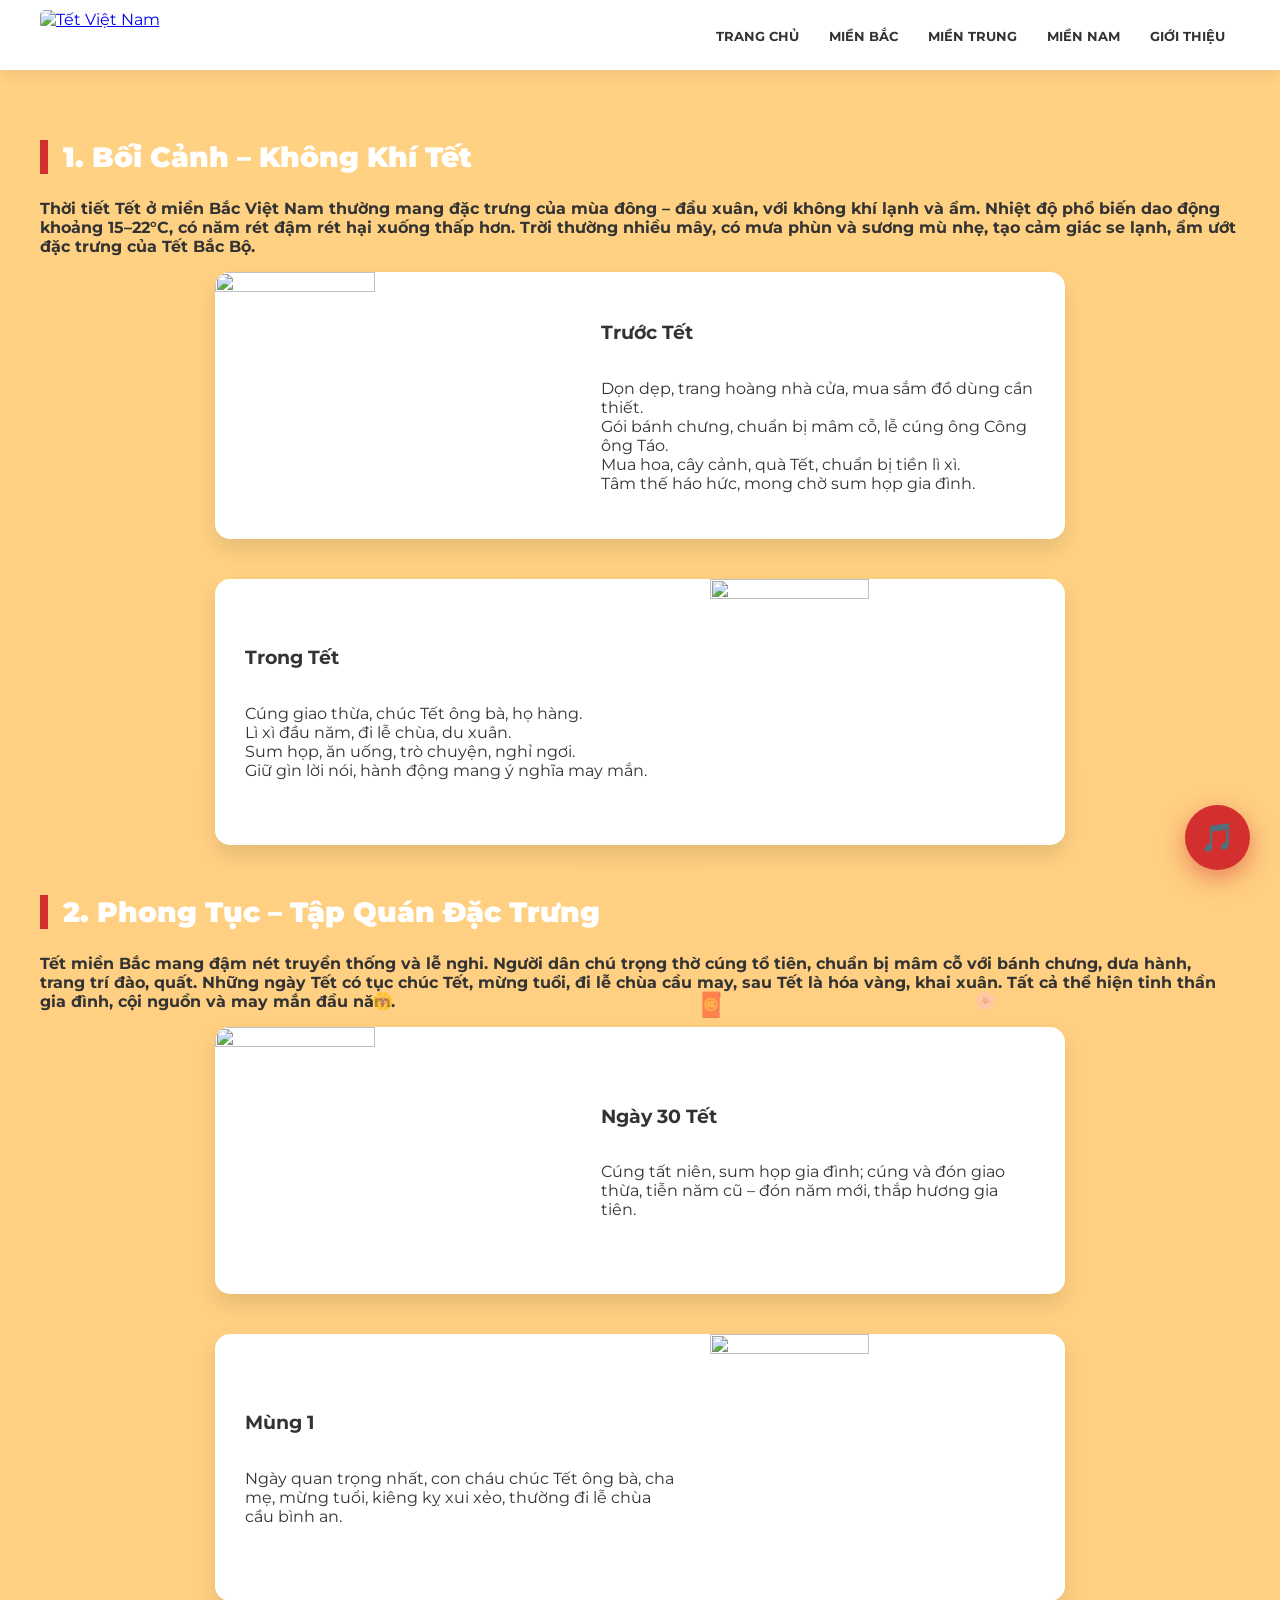
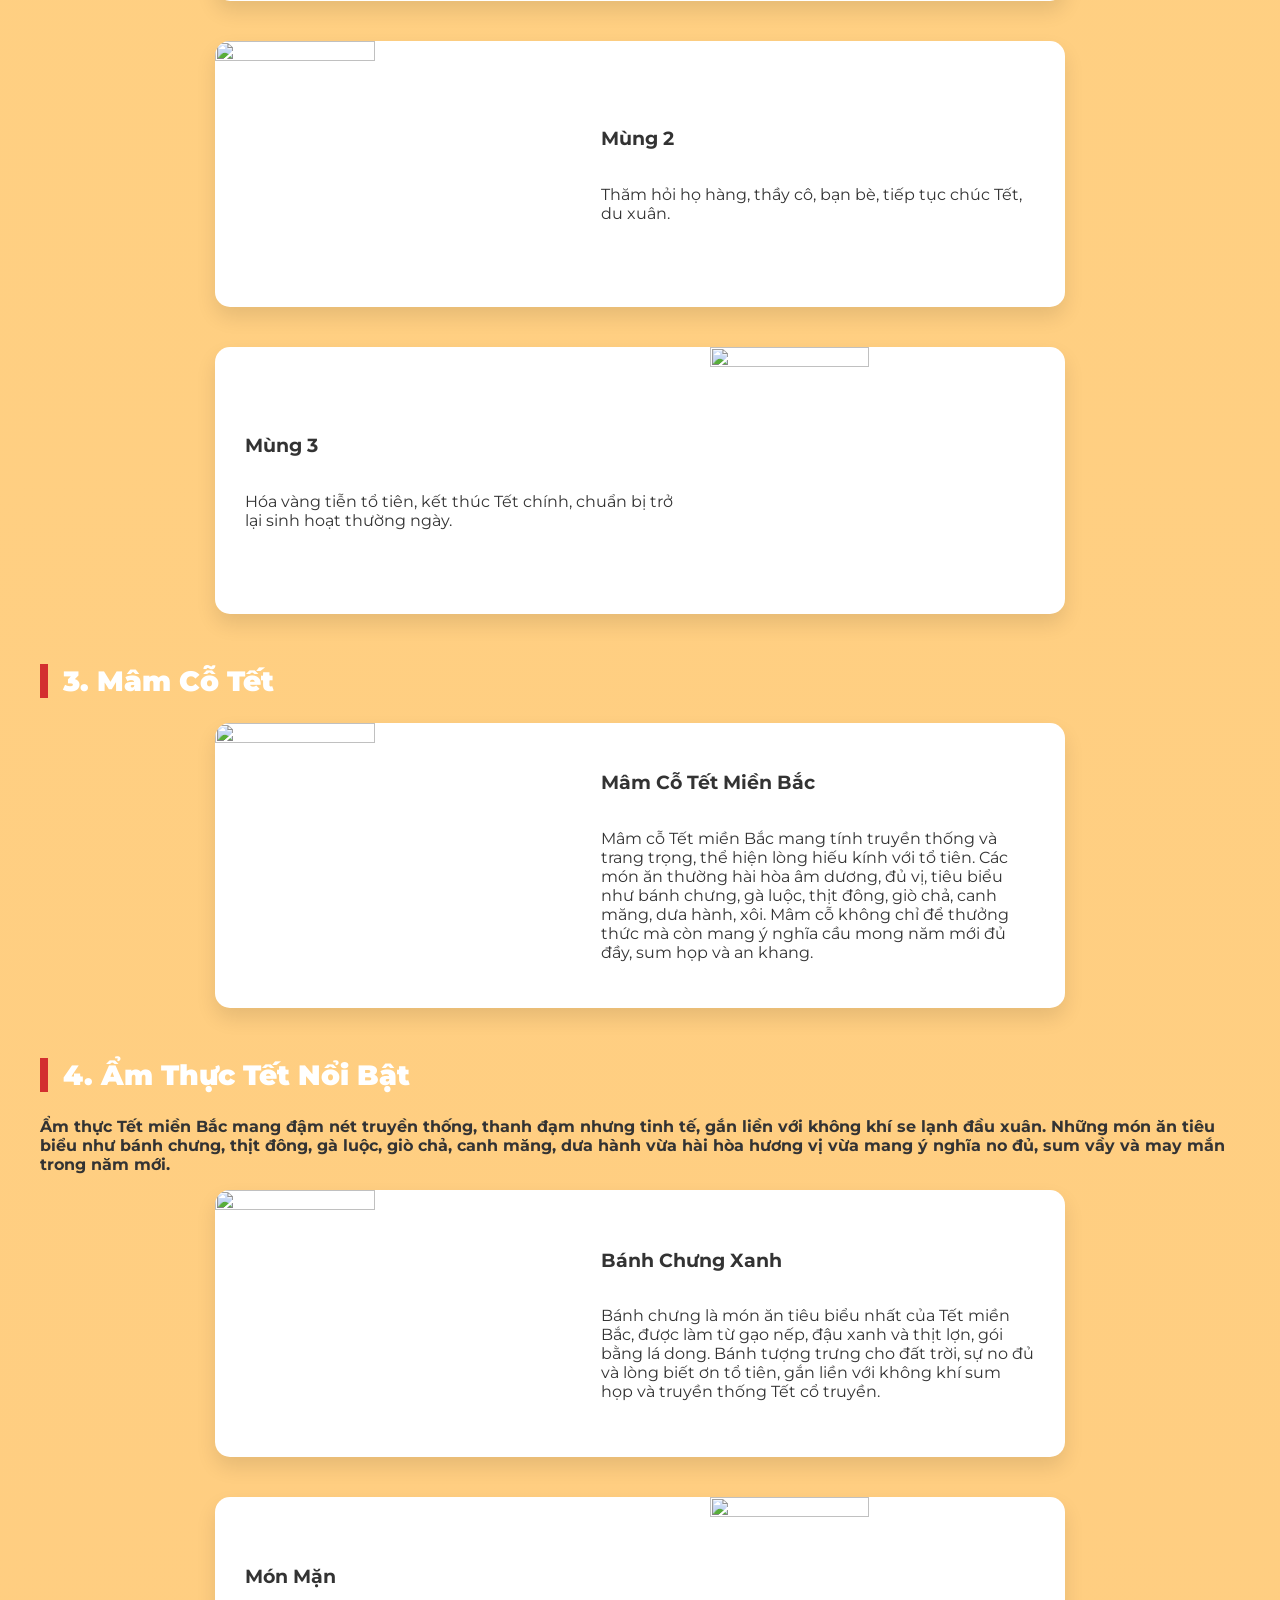
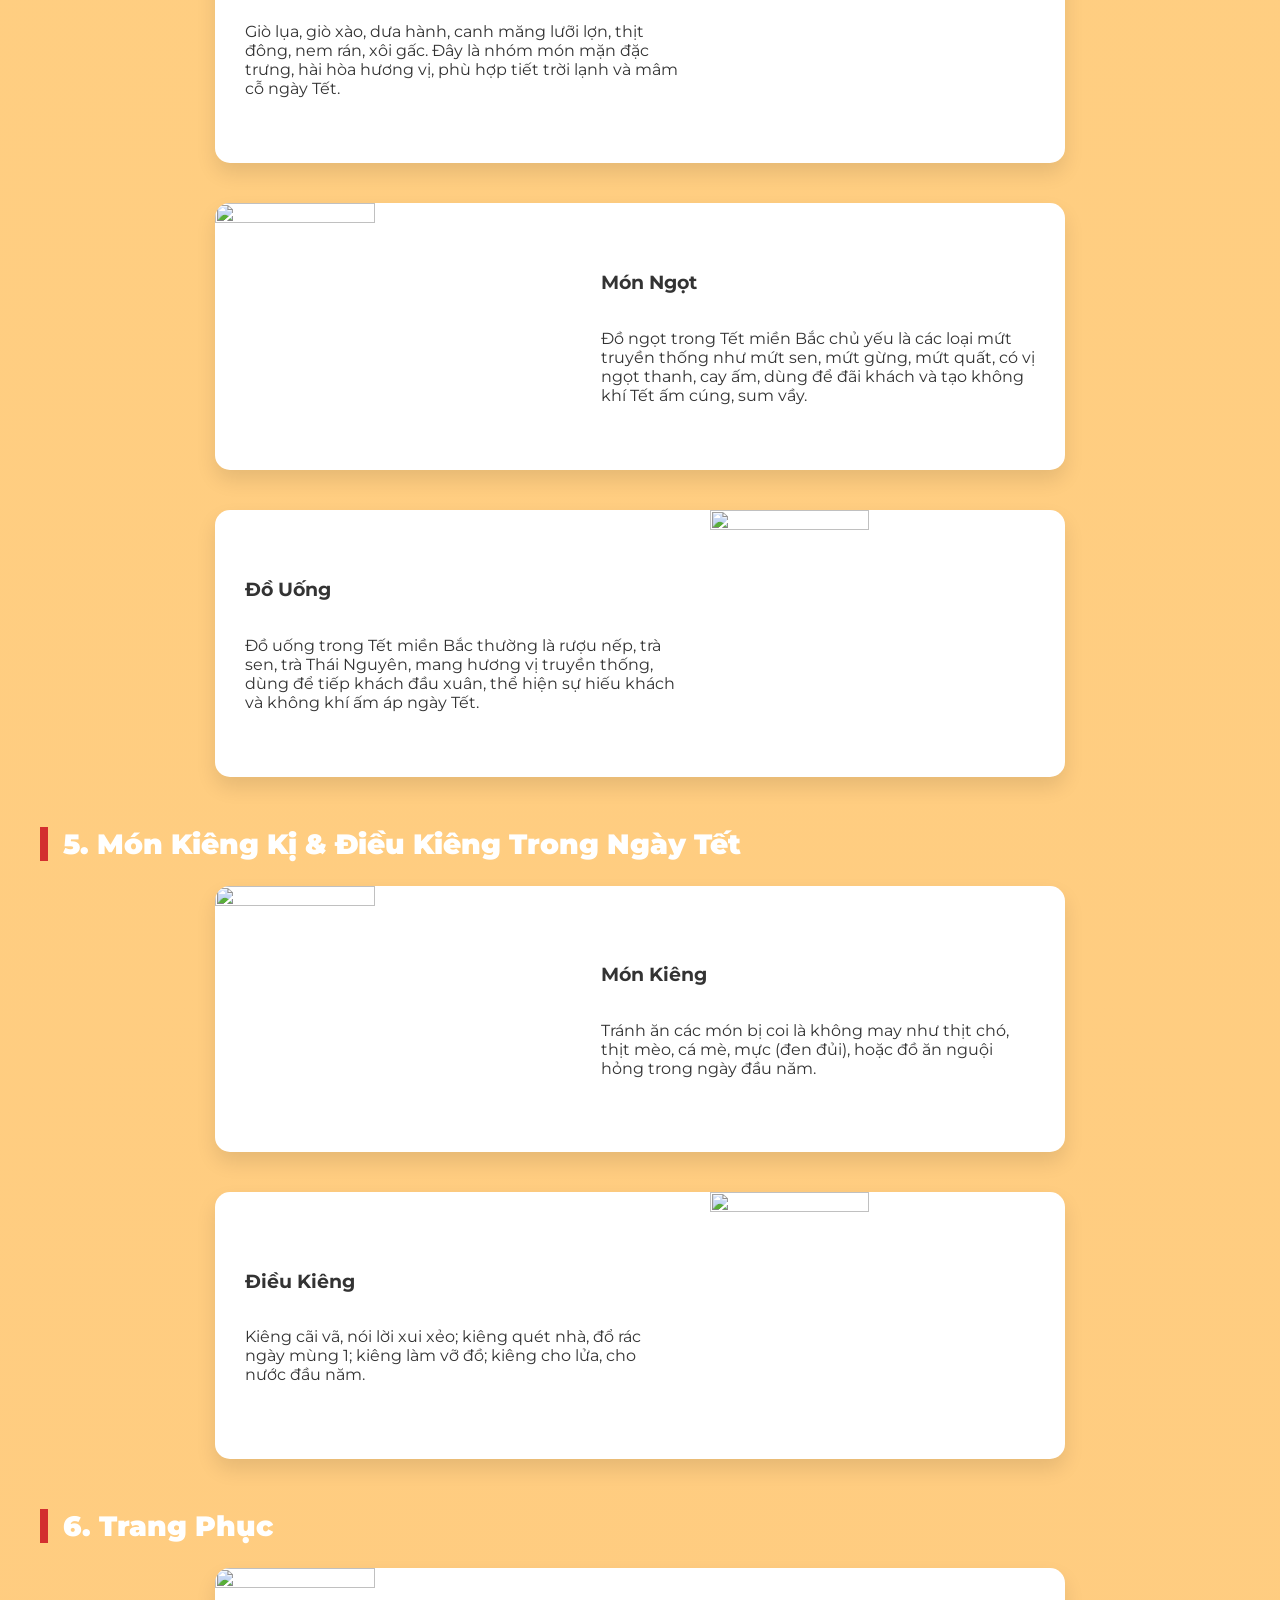
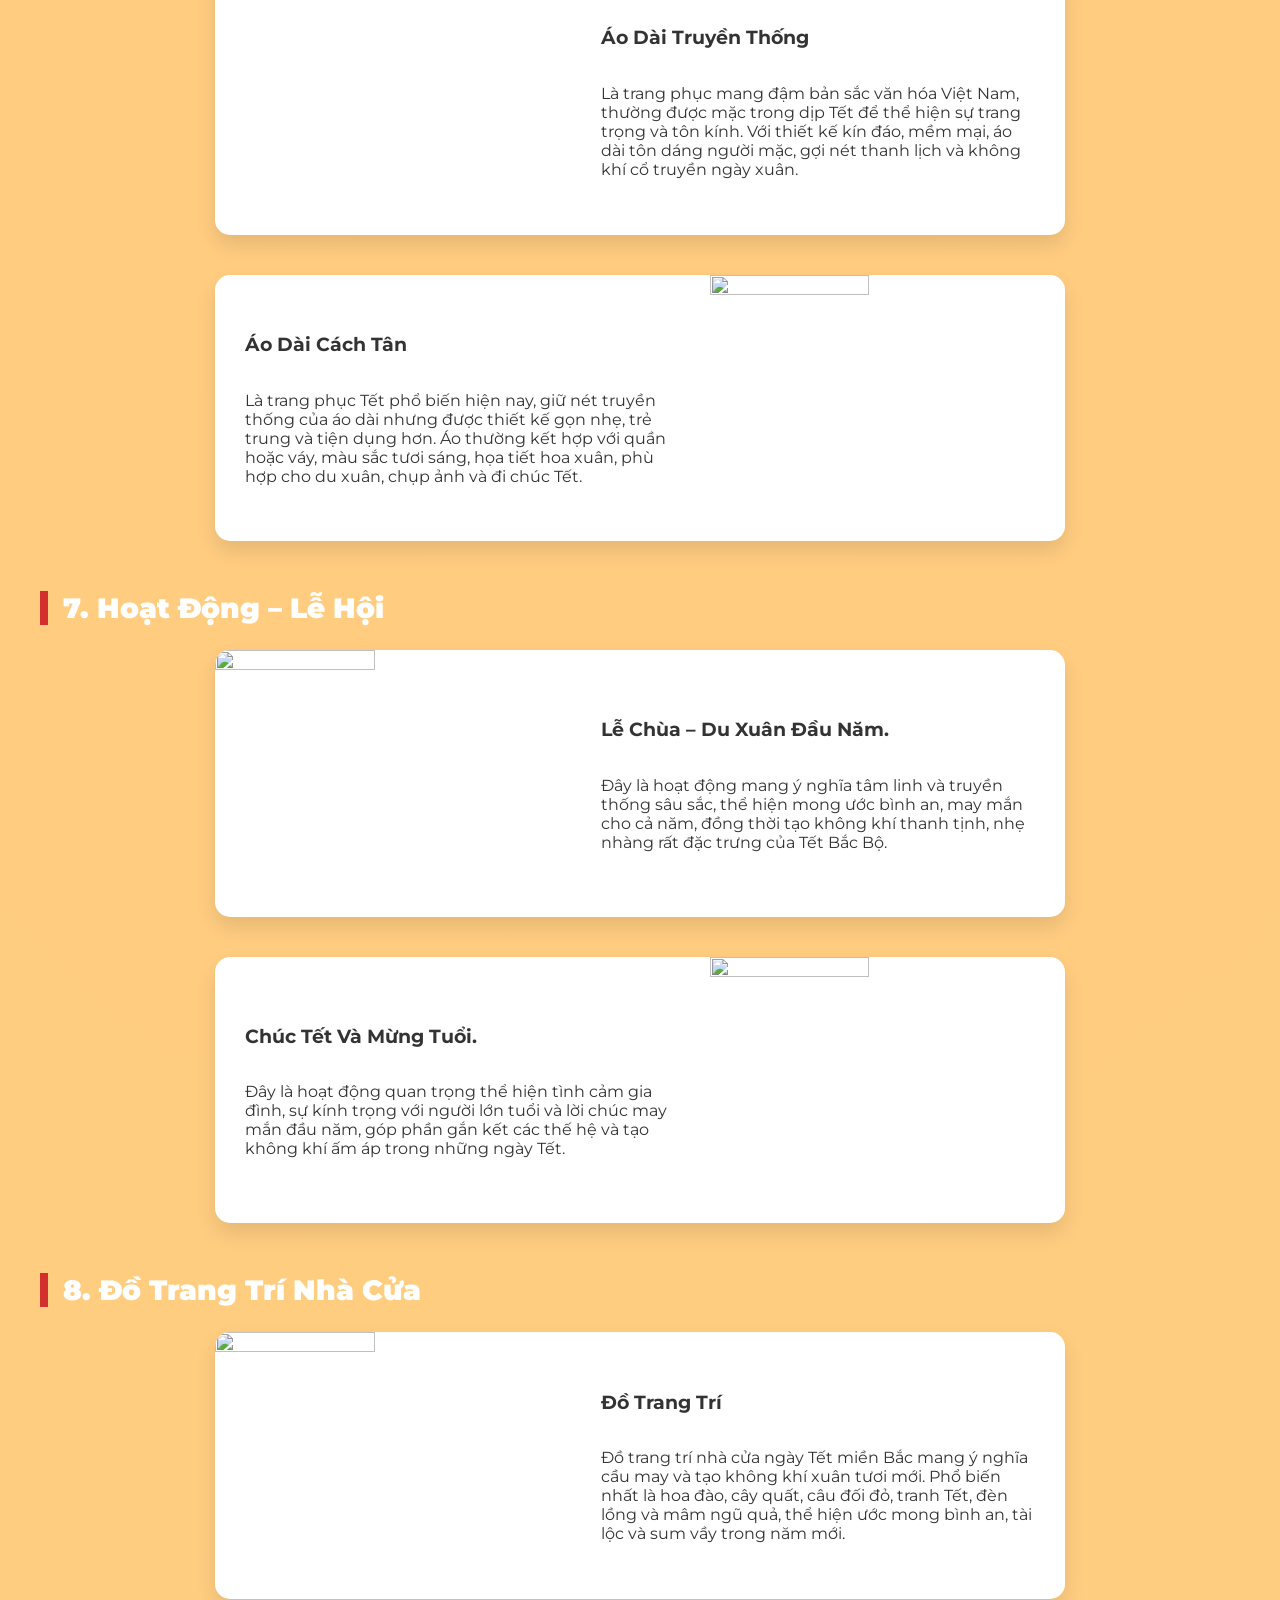
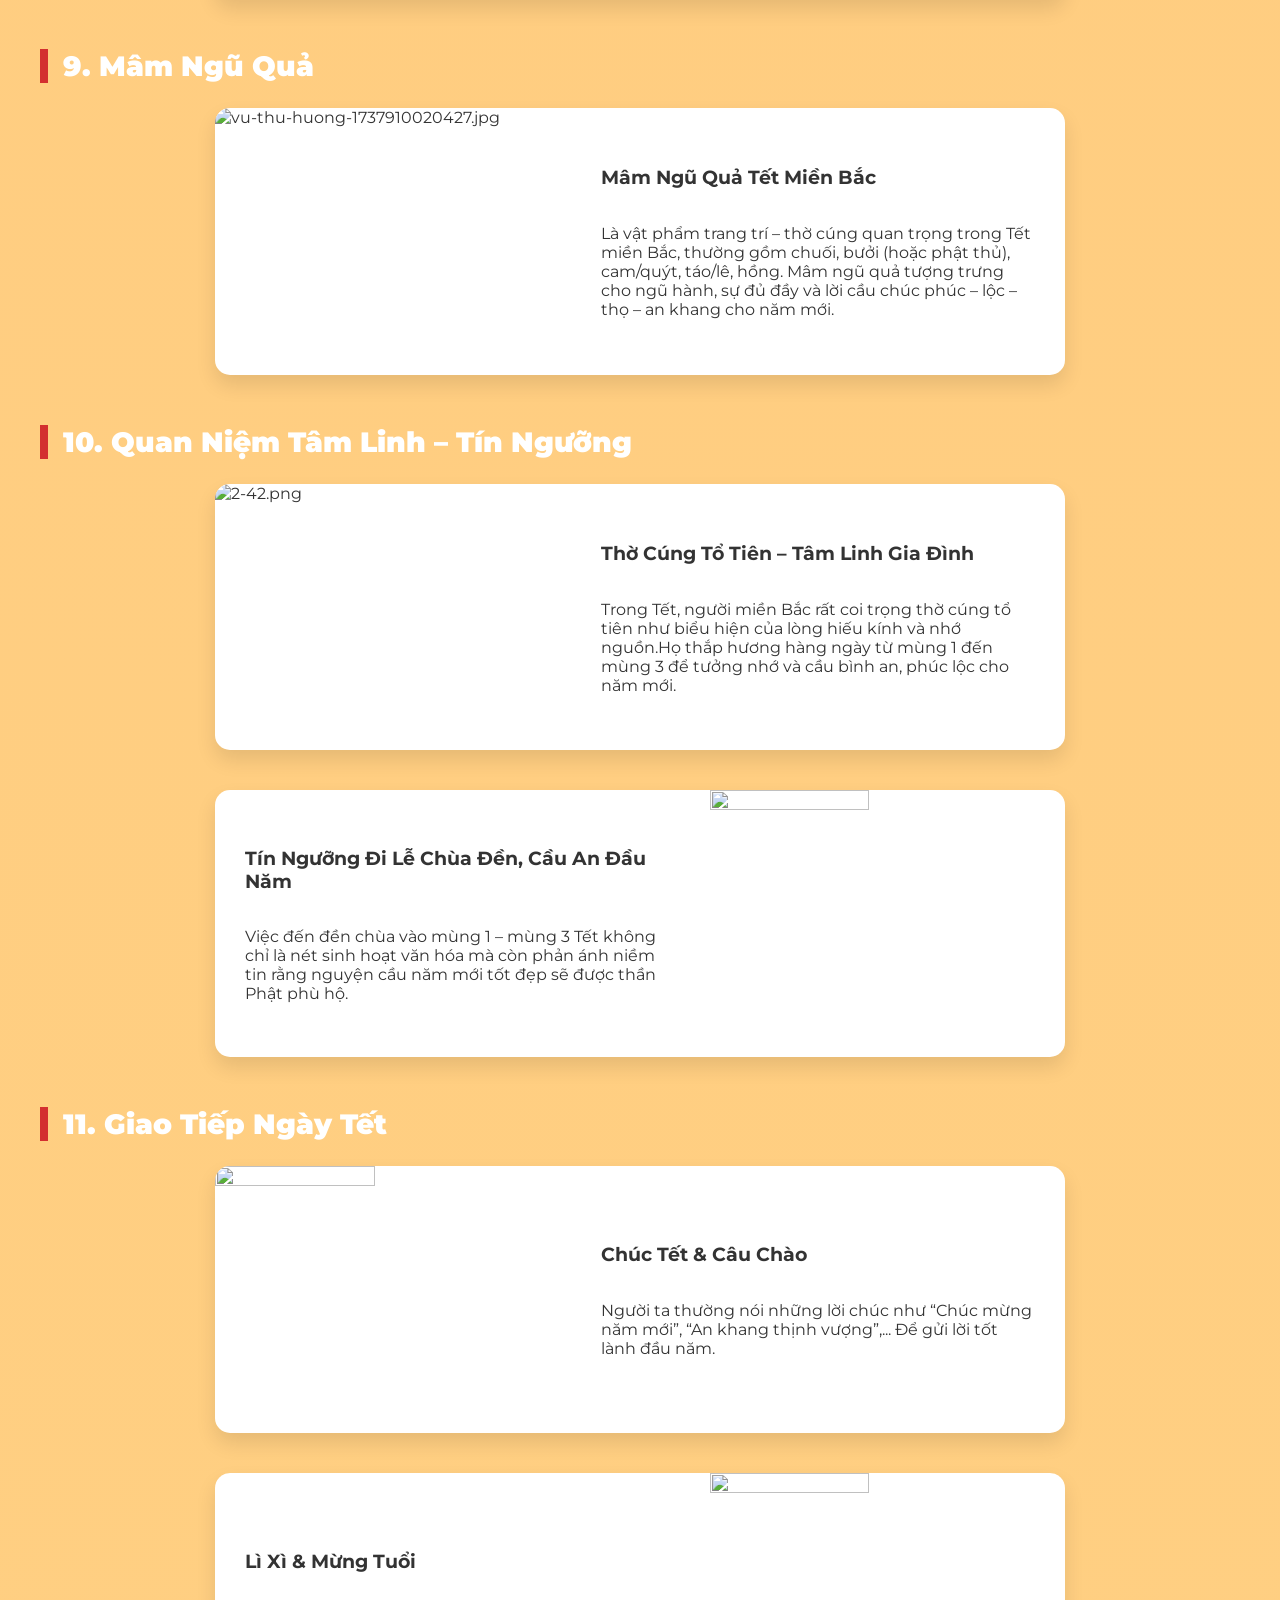
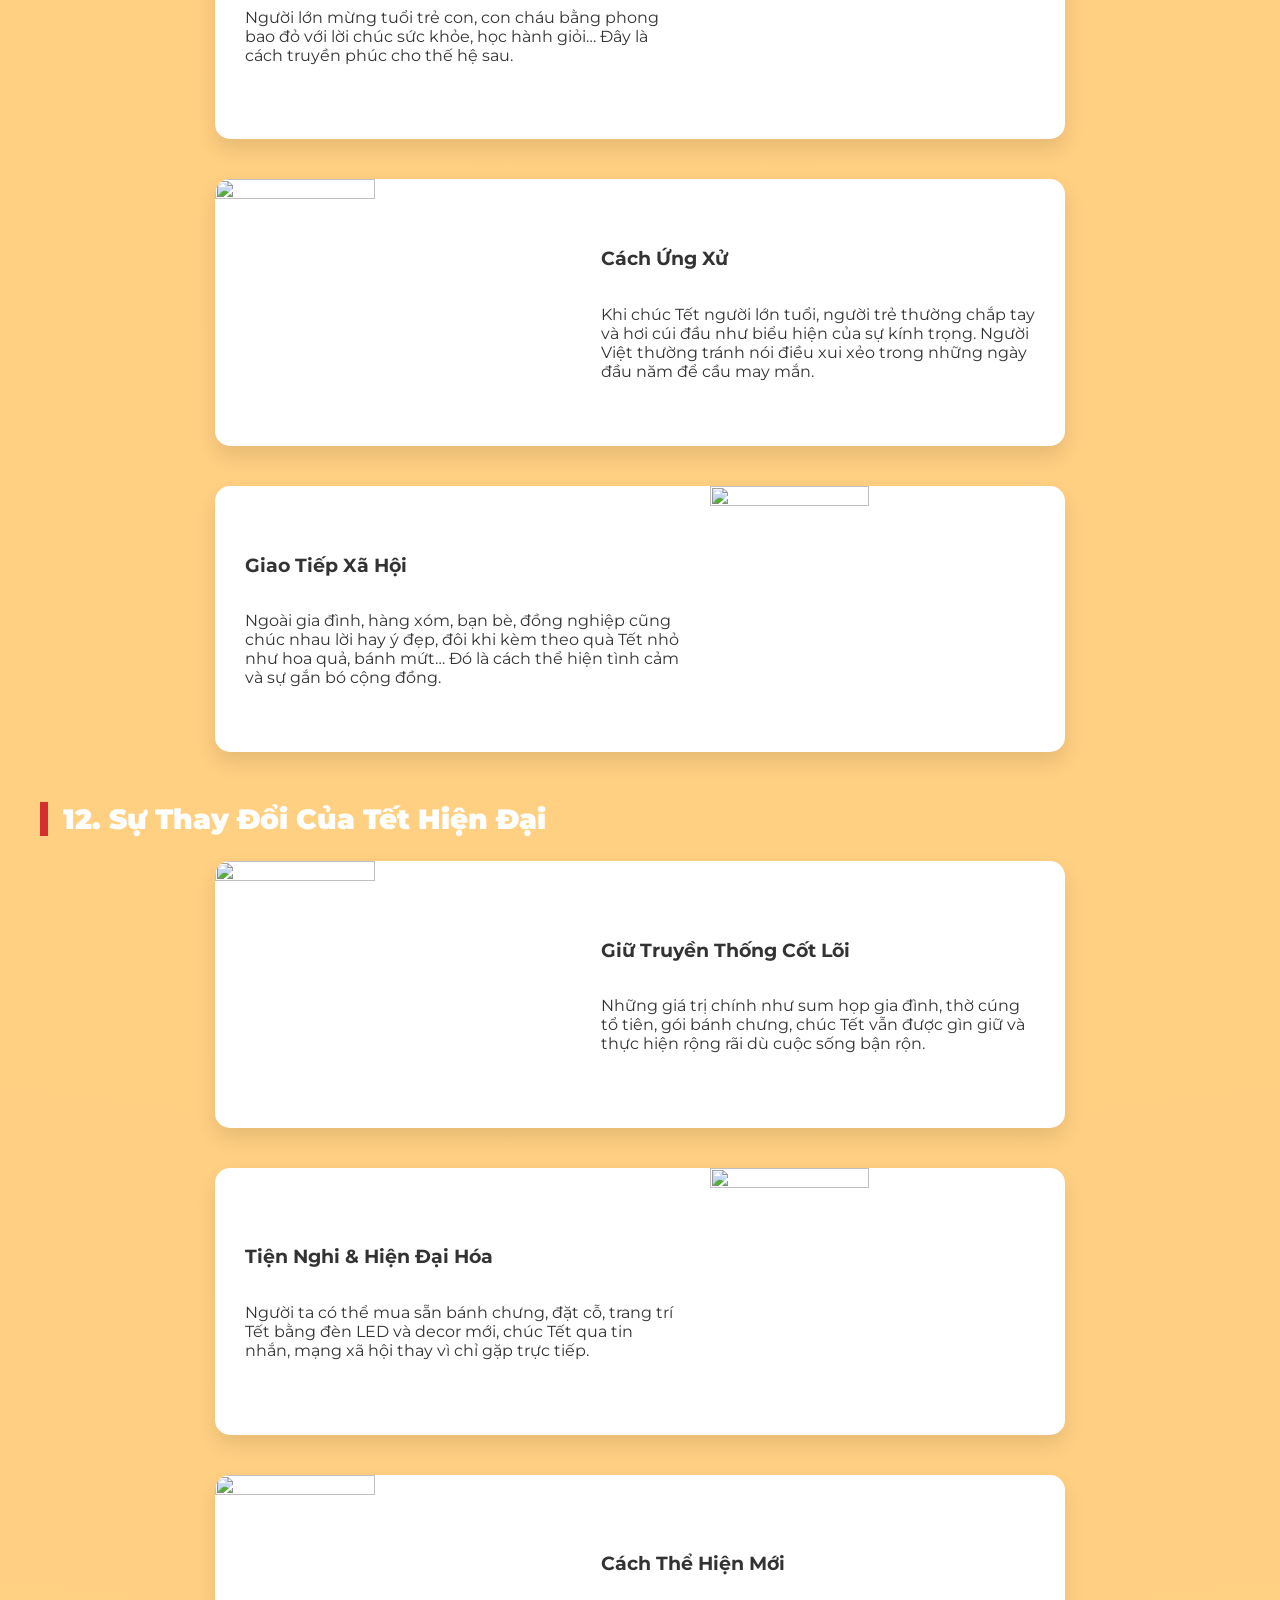
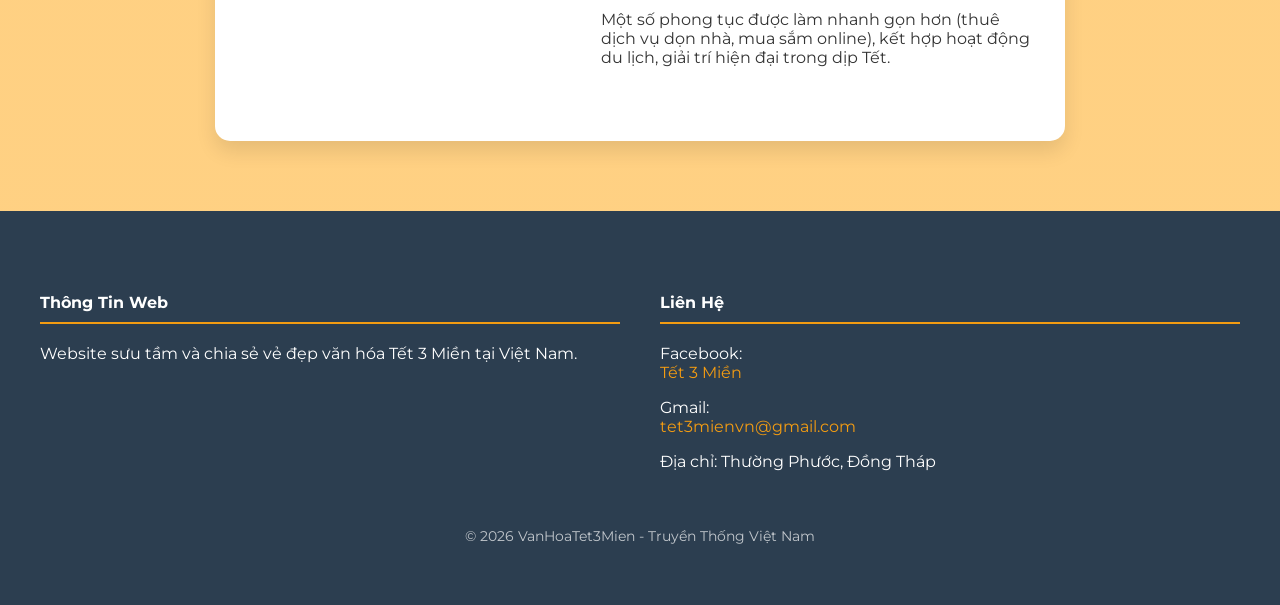
==== commit 8c26637d: "Update indexbac.html" ====
--- a/indexbac.html
+++ b/indexbac.html
@@ -159,6 +159,28 @@
         .social-links a:hover { color: var(--primary); padding-left: 5px; }
         .copy-right { margin-top: 40px; opacity: 0.7; font-size: 14px; }
         
+        .music-player-fixed { position: fixed; bottom: 30px; right: 30px; z-index: 9999; }
+#music-toggle {
+    width: 65px; height: 65px; border-radius: 50%; background: #d32f2f;
+    color: white; border: none; font-size: 28px; cursor: pointer;
+    box-shadow: 0 8px 25px rgba(211, 47, 47, 0.5); display: flex; align-items: center; justify-content: center;
+}
+.music-panel {
+    position: absolute; bottom: 85px; right: 0; width: 300px;
+    background: white; padding: 25px; border-radius: 25px;
+    box-shadow: 0 15px 50px rgba(0,0,0,0.3); display: none;
+}
+.music-panel.active { display: block; animation: slideUp 0.4s cubic-bezier(0.175, 0.885, 0.32, 1.275); }
+.playlist { margin-bottom: 15px; max-height: 150px; overflow-y: auto; }
+.track { 
+    padding: 10px; border-bottom: 1px solid #eee; cursor: pointer; 
+    font-size: 15px; transition: 0.2s; display: flex; align-items: center; color: #333;
+}
+.track:hover { background: #fff5e6; color: #d32f2f; }
+.track.playing { font-weight: 900; color: #d32f2f; background: #fff5e6; }
+
+@keyframes slideUp { from { transform: translateY(30px); opacity: 0; } to { transform: translateY(0); opacity: 1; } }
+
     </style>
 </head>
 <body>
@@ -427,6 +449,19 @@
             </div>
         </div>
     </div>
+    
+    <div class="music-player-fixed">
+    <div class="music-panel" id="music-panel">
+        <h4 style="margin: 0 0 10px 0; color: #d32f2f;">📻 Playlist Tết 2026</h4>
+        <div class="playlist" id="playlist-container"></div>
+        <audio id="main-audio" controls style="width: 100%; height: 40px;"></audio>
+        <div style="margin-top: 15px; border-top: 1px solid #eee; padding-top: 10px;">
+            <label for="music-input" style="font-size: 12px; color: #f39c12; cursor: pointer; font-weight: 700;">📁 TẢI NHẠC TỪ MÁY</label>
+            <input type="file" id="music-input" accept="audio/*" style="display:none;">
+        </div>
+    </div>
+    <button id="music-toggle">🎵</button>
+</div>
 
     <footer>
         <div class="footer-content">
@@ -492,8 +527,60 @@
     }
 };
 
+const defaultSongs = [
+    { name: "🌸 Tết Này Con Sẽ Về", src: "tetnayconseve.mp3" },
+    { name: "🌸 Vạn Sự Như Ý", src: "vansunhuy.mp3" },
+    { name: "🌸 Một Năm Mới Bình An", src: "motnammoibinhan.mp3" },
+    { name: "🌸 Tết Đông Đầy", src: "tetdongday.mp3" },
+    { name: "🌸 Tết Ơi Tết À", src: "tetoiteta.mp3" }
+];
+
+const audio = document.getElementById('main-audio');
+const musicToggle = document.getElementById('music-toggle');
+const musicPanel = document.getElementById('music-panel');
+
+// Đóng mở bảng điều khiển
+musicToggle.onclick = () => musicPanel.classList.toggle('active');
+
+// Tạo danh sách bài hát
+function renderPlaylist() {
+    const container = document.getElementById('playlist-container');
+    container.innerHTML = '';
+    defaultSongs.forEach((song, index) => {
+        const div = document.createElement('div');
+        div.className = 'track';
+        div.innerHTML = song.name;
+        div.onclick = () => playTrack(index, div);
+        container.appendChild(div);
+    });
+}
+
+// Chạy bài hát được chọn
+function playTrack(index, element) {
+    audio.src = defaultSongs[index].src;
+    audio.play().catch(e => console.log("Cần tương tác với trang trước khi phát nhạc"));
+    document.querySelectorAll('.track').forEach(t => t.classList.remove('playing'));
+    element.classList.add('playing');
+}
+
+// Xử lý khi tải file nhạc từ máy
+document.getElementById('music-input').onchange = (e) => {
+    const file = e.target.files[0];
+    if (file) {
+        const reader = new FileReader();
+        reader.onload = () => {
+            audio.src = reader.result;
+            audio.play();
+            document.querySelectorAll('.track').forEach(t => t.classList.remove('playing'));
+        };
+        reader.readAsDataURL(file);
+    }
+};
+
+// Khởi chạy khi tải trang xong
+window.addEventListener('load', renderPlaylist);
+
     </script>
 </body>
 
 </html>
-
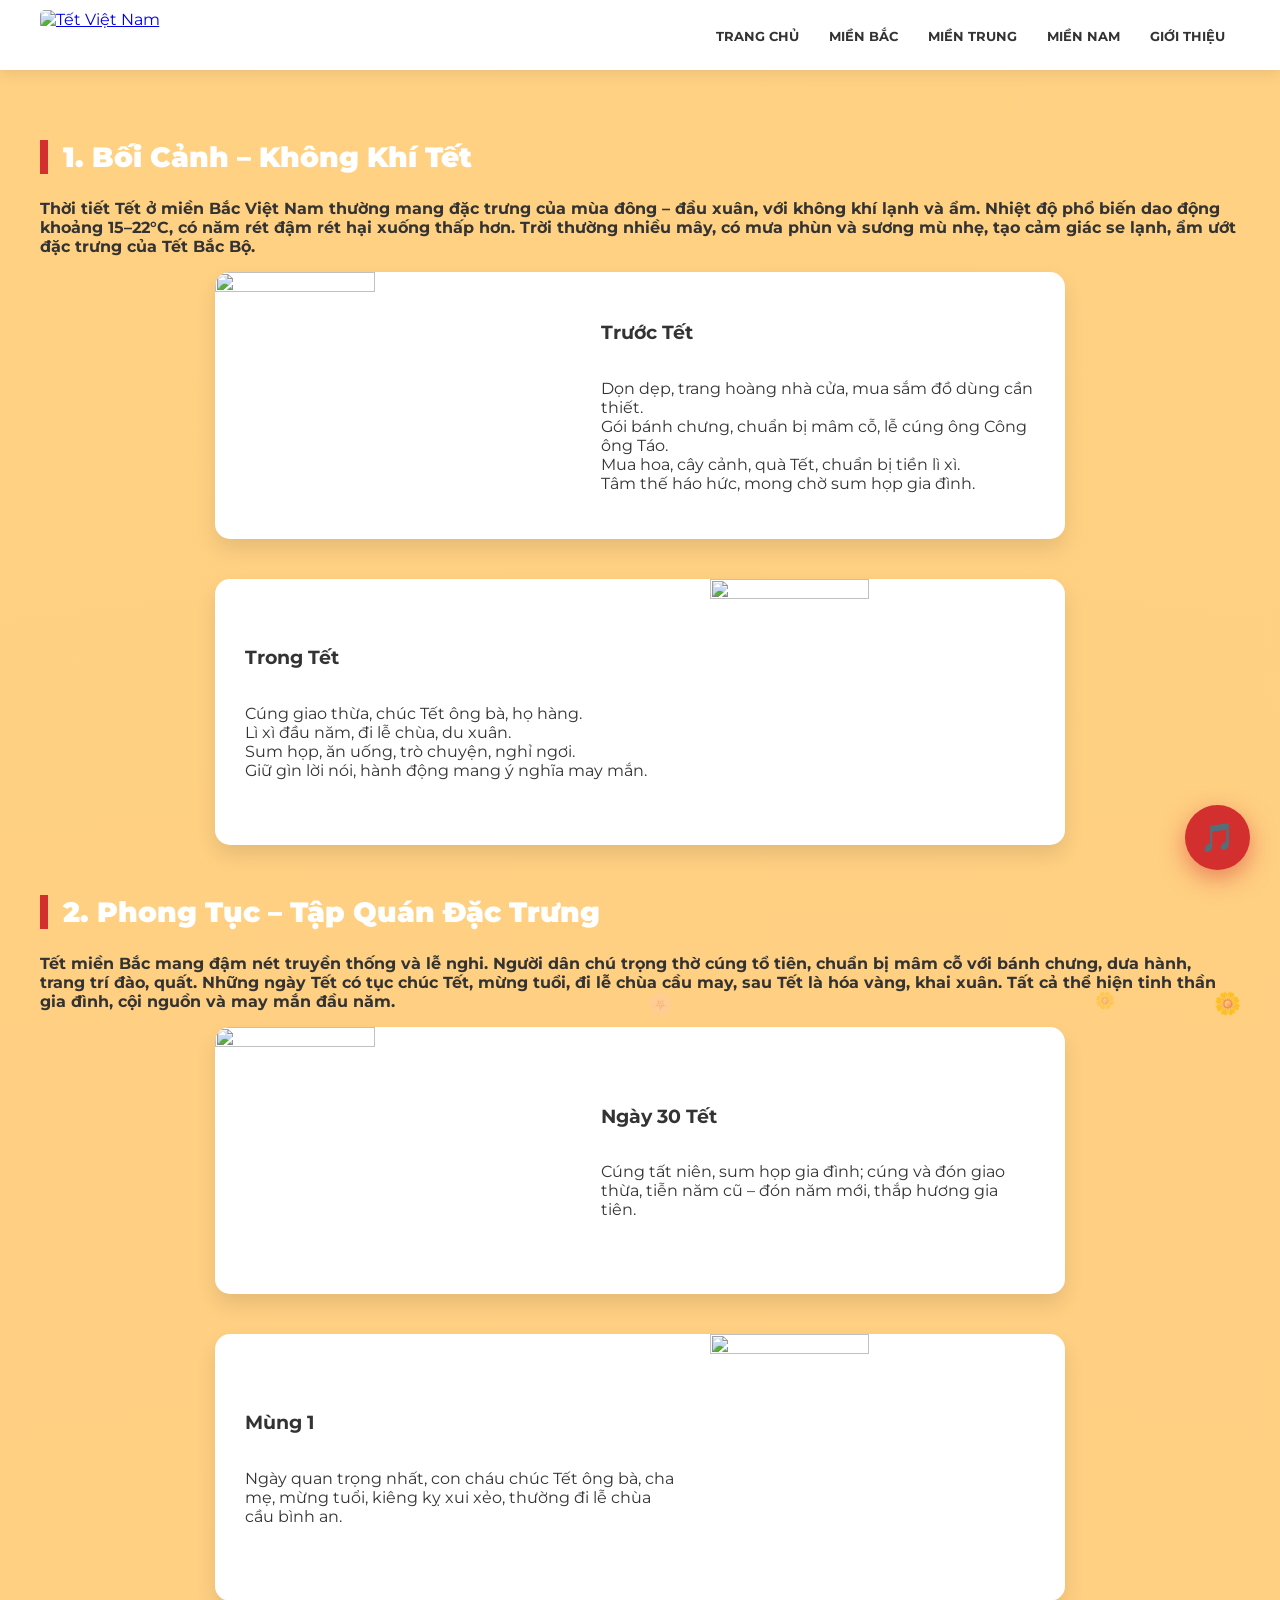
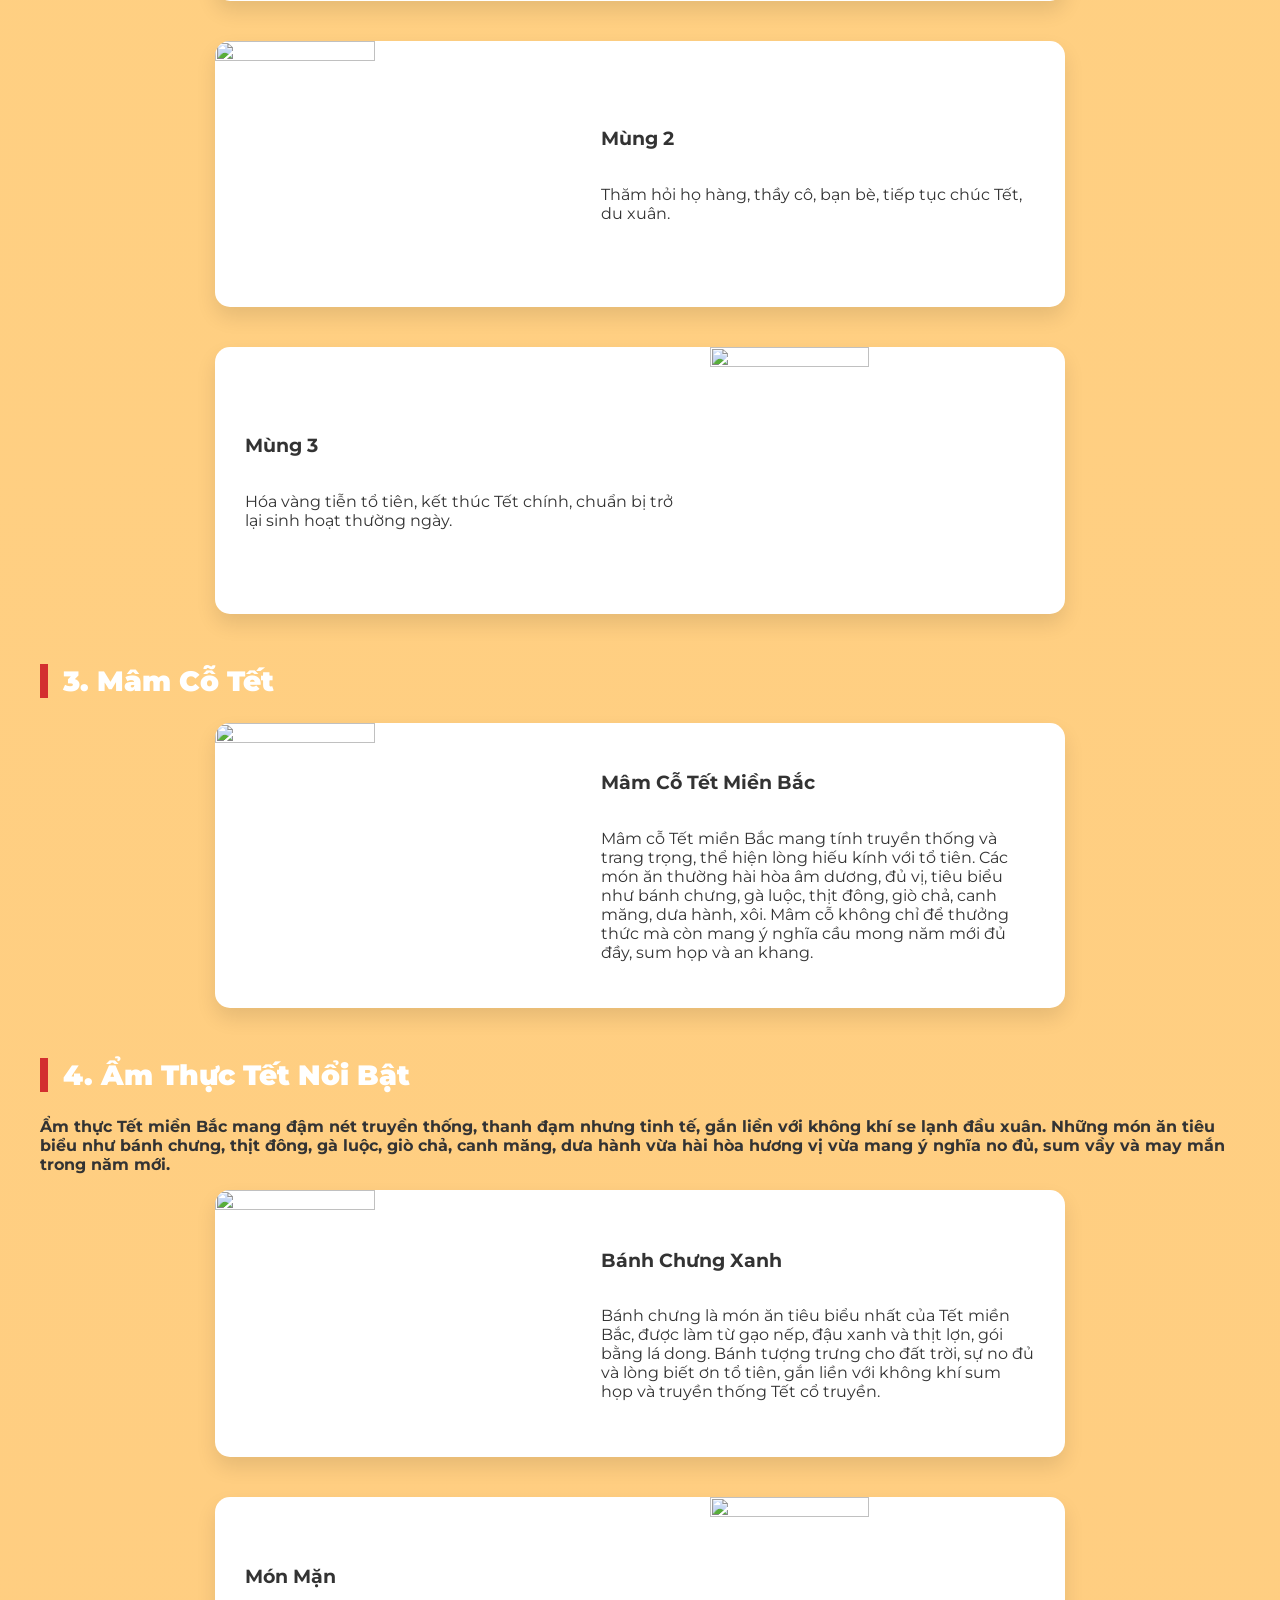
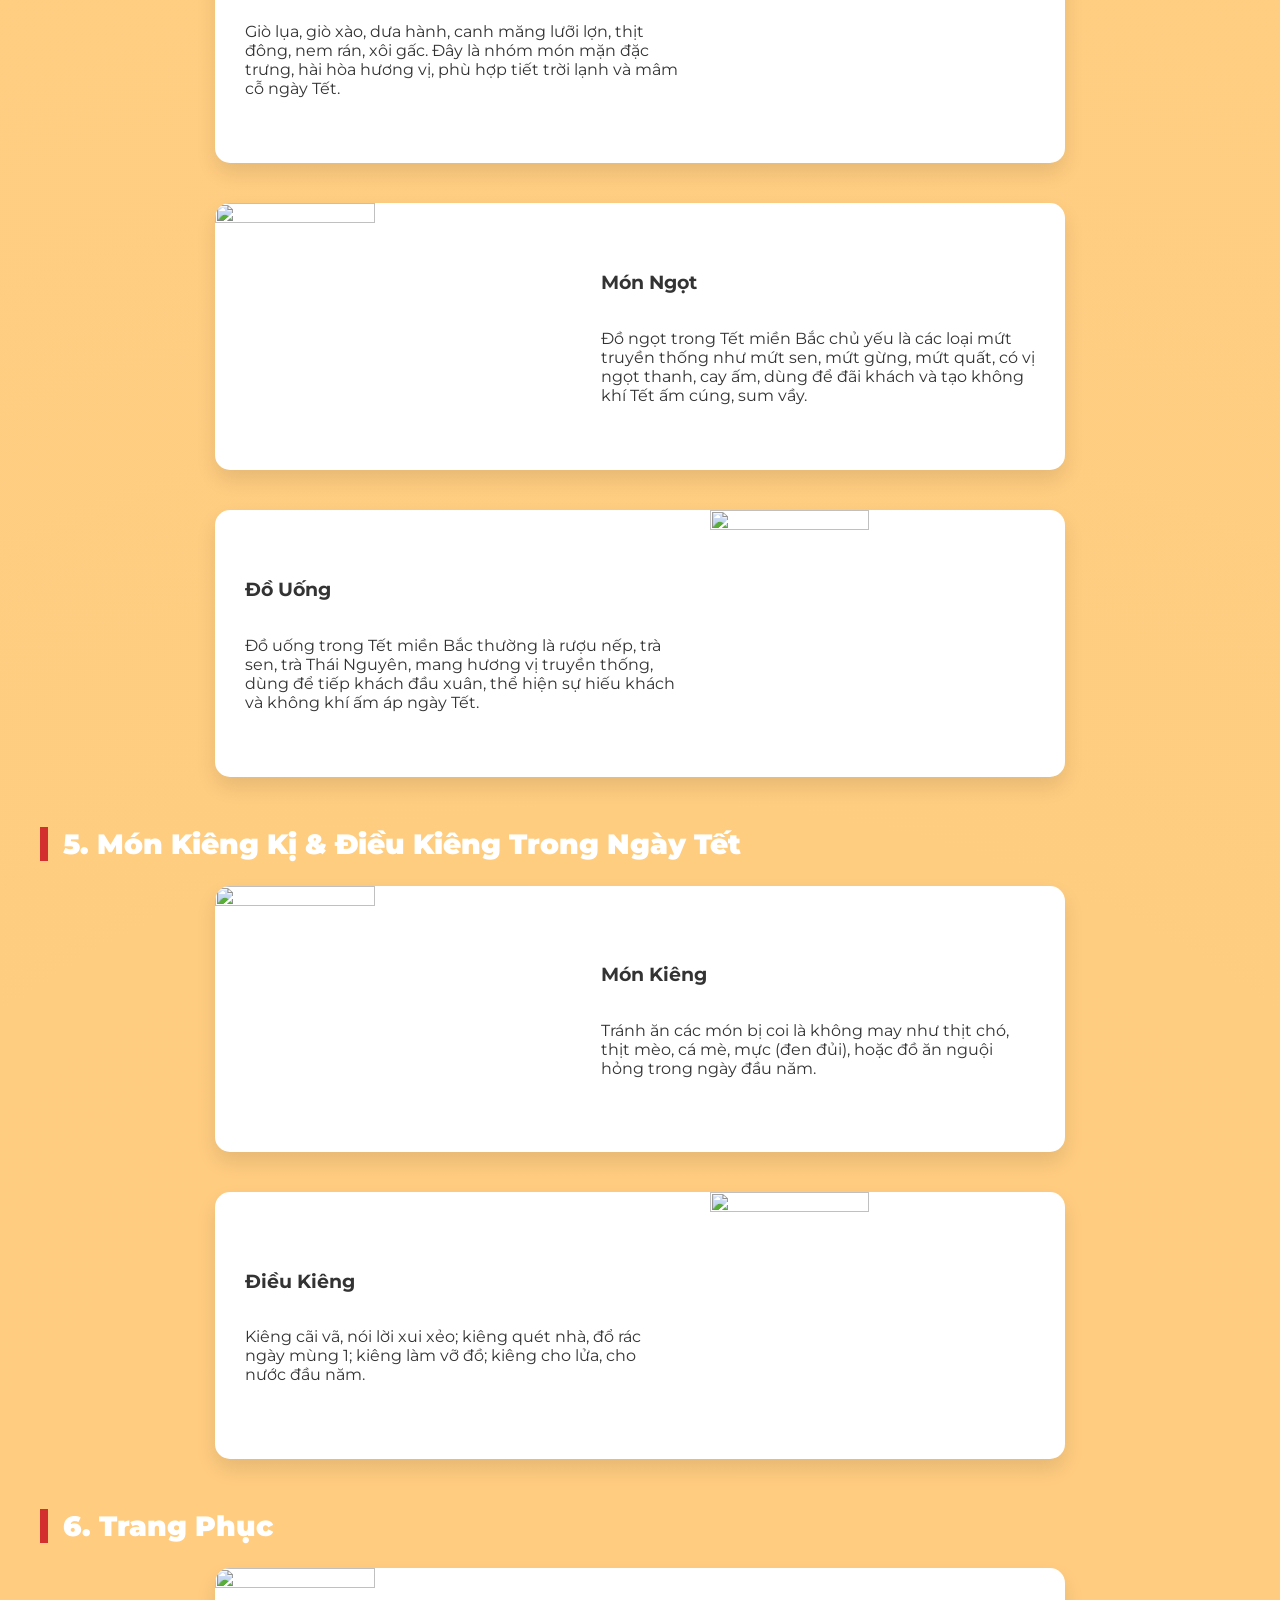
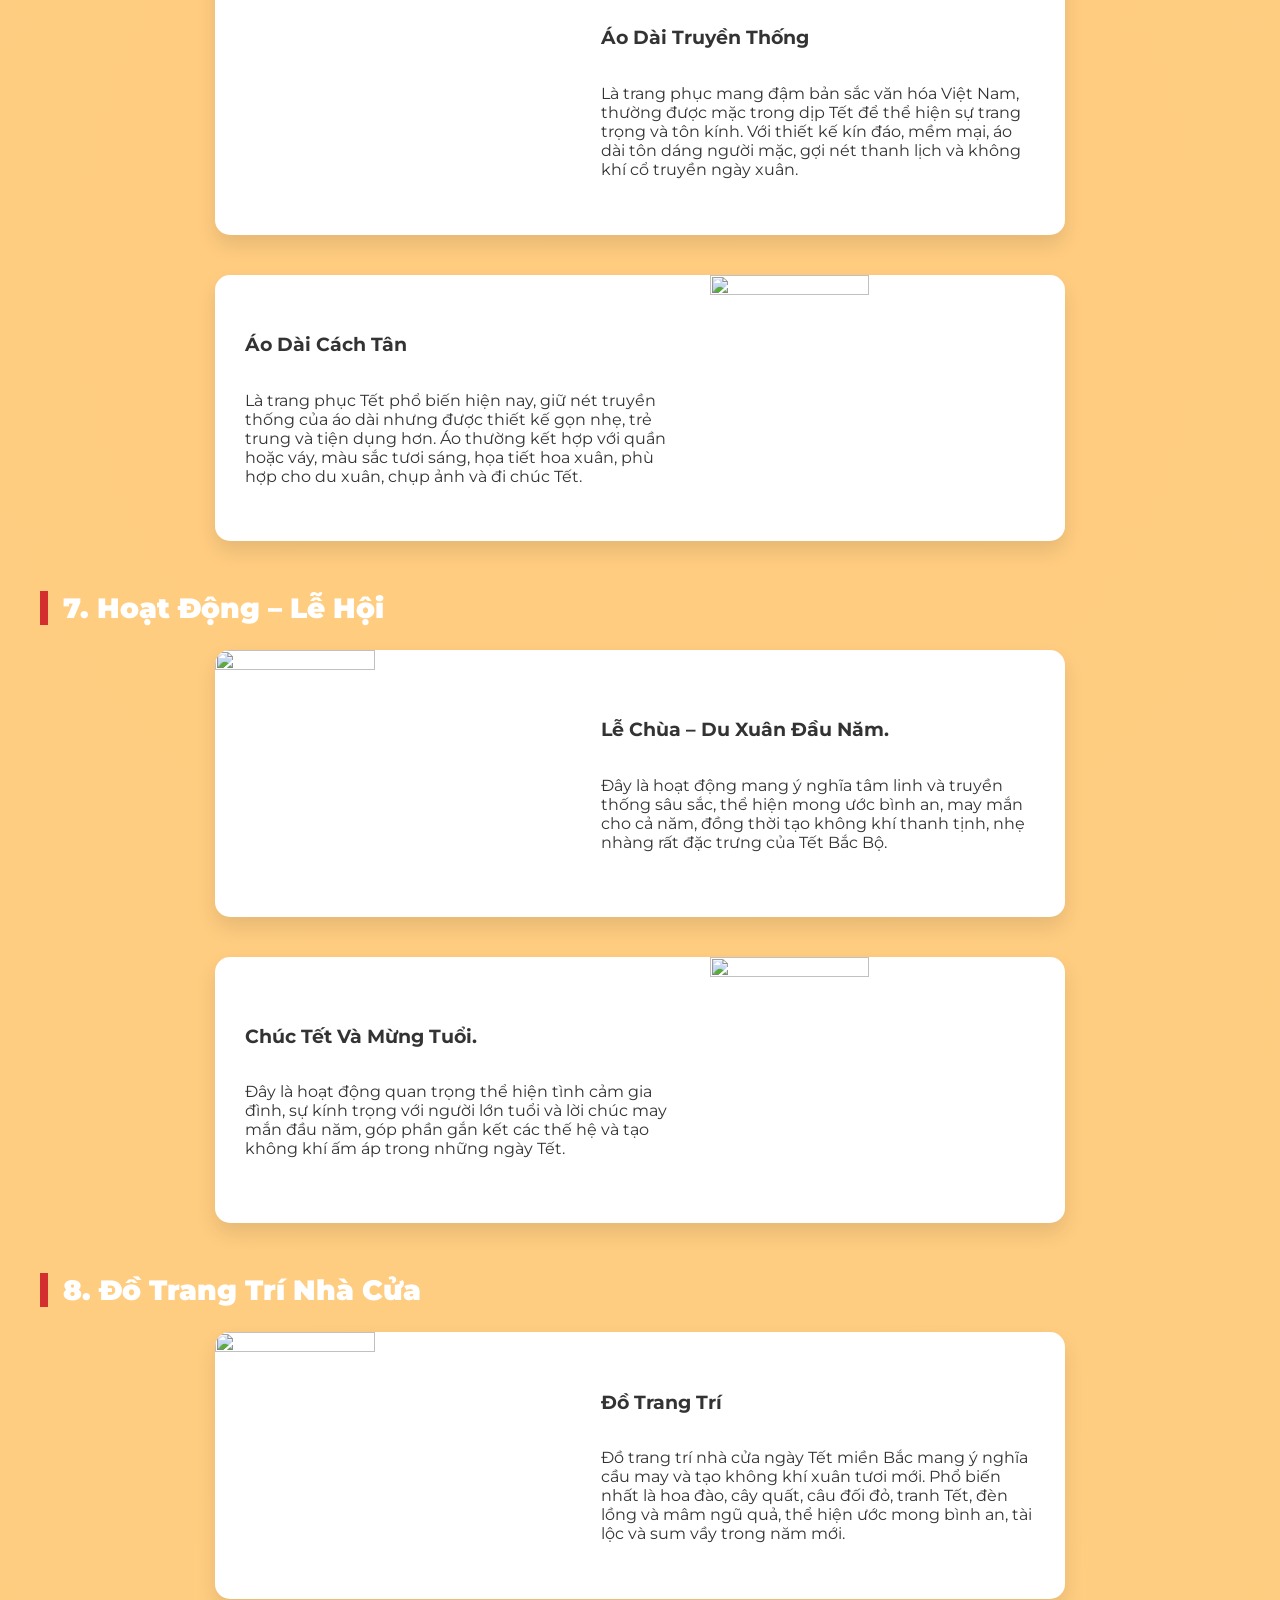
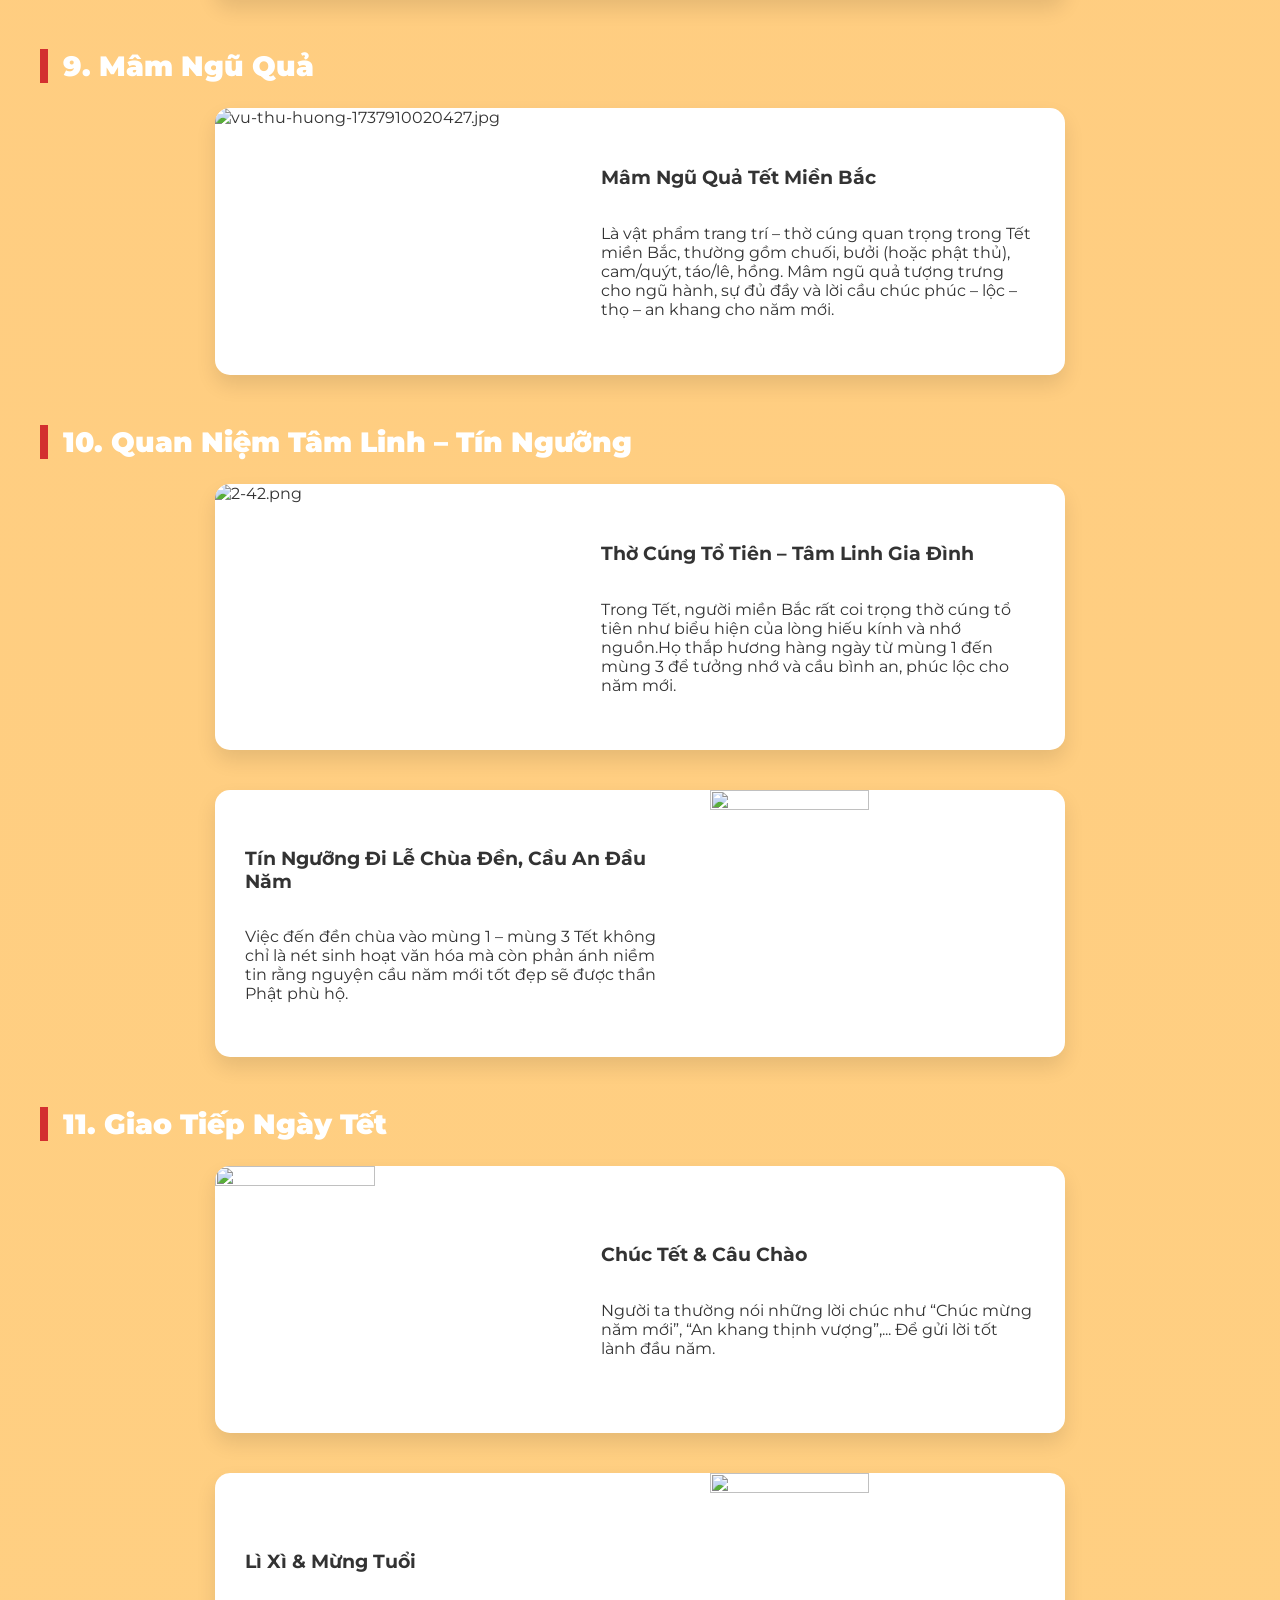
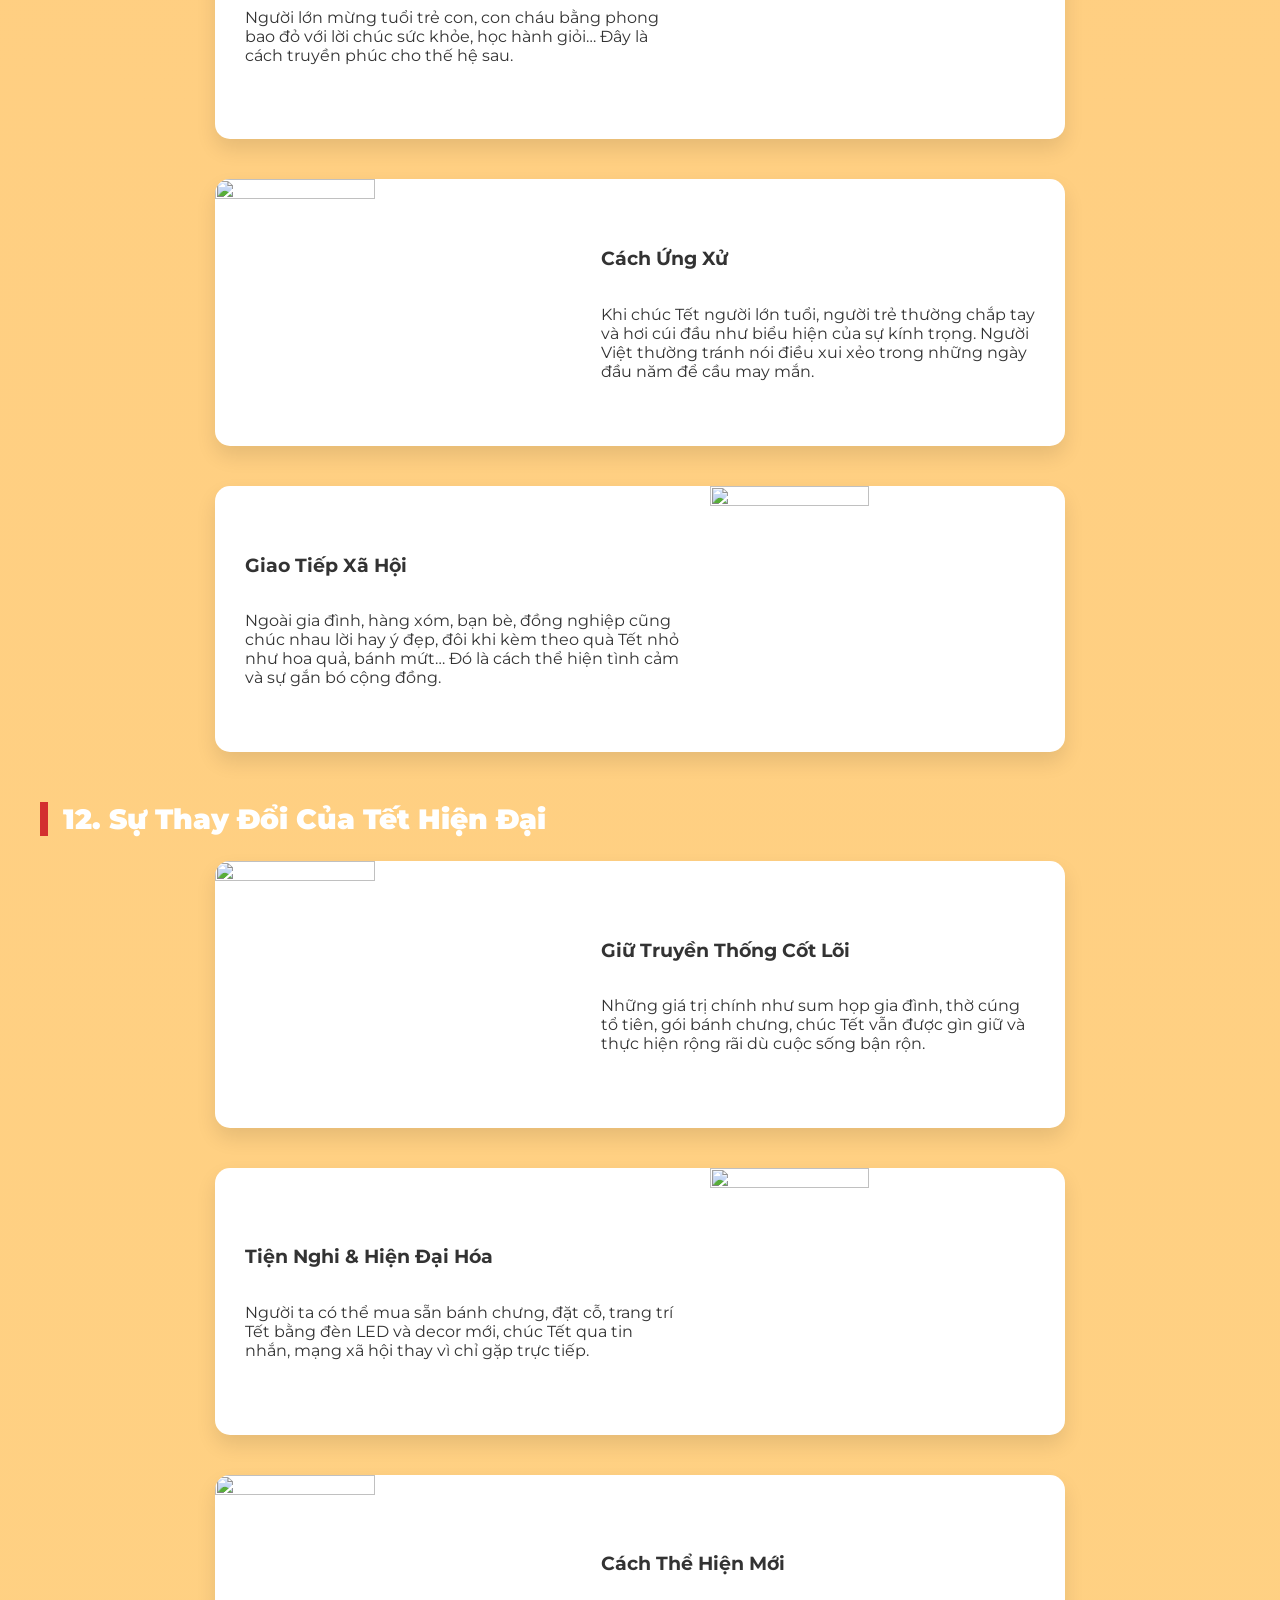
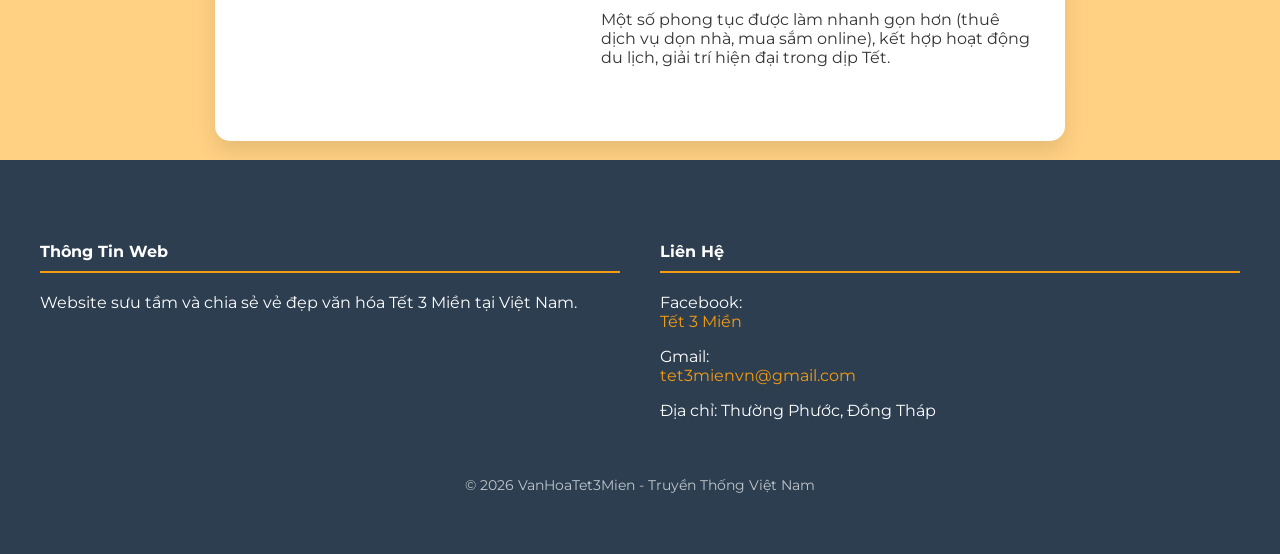
==== commit 39924983: "Update indexbac.html" ====
--- a/indexbac.html
+++ b/indexbac.html
@@ -16,6 +16,12 @@
             --white: #ffffff;
             color-scheme: light;
         }
+        html {
+    /* Đặt màu này trùng với màu vàng cam chủ đạo của bạn */
+    background-color: #ffffff; 
+    /* Đảm bảo nội dung luôn phủ kín màn hình */
+    height: 100%;
+}
         body {
             margin: 0; padding: 0;
             font-family: 'Montserrat', sans-serif;
@@ -149,7 +155,8 @@
 }
 
         /* --- FOOTER --- */
-        footer { background: var(--dark); color: white; padding: 60px 20px; text-align: center; margin-top: 50px; }
+        footer { background: var(--dark); color: white; padding: 60px 20px; text-align: center; position: relative;
+    margin-top: -1px; }
         .footer-content {
             max-width: 1200px; margin: 0 auto; display: grid;
             grid-template-columns: repeat(auto-fit, minmax(250px, 1fr)); gap: 40px; text-align: left;
@@ -584,3 +591,4 @@
 </body>
 
 </html>
+
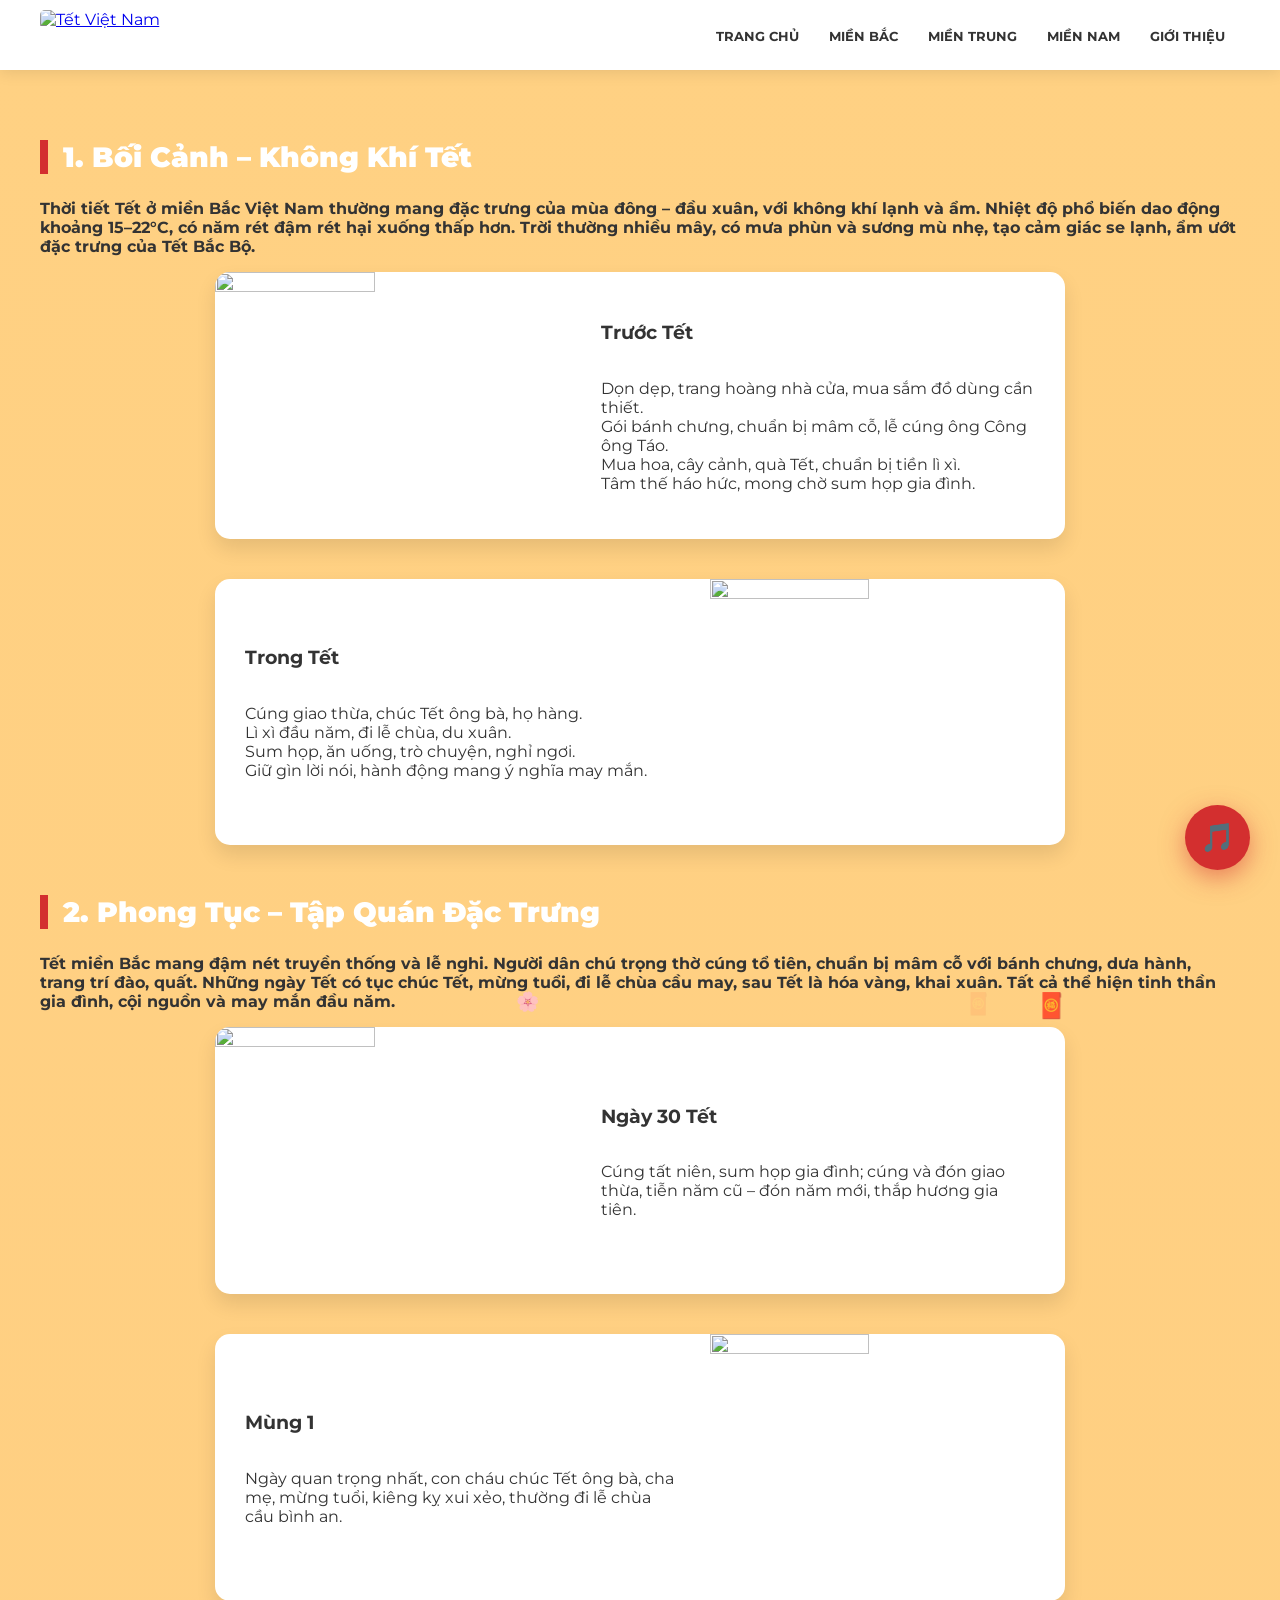
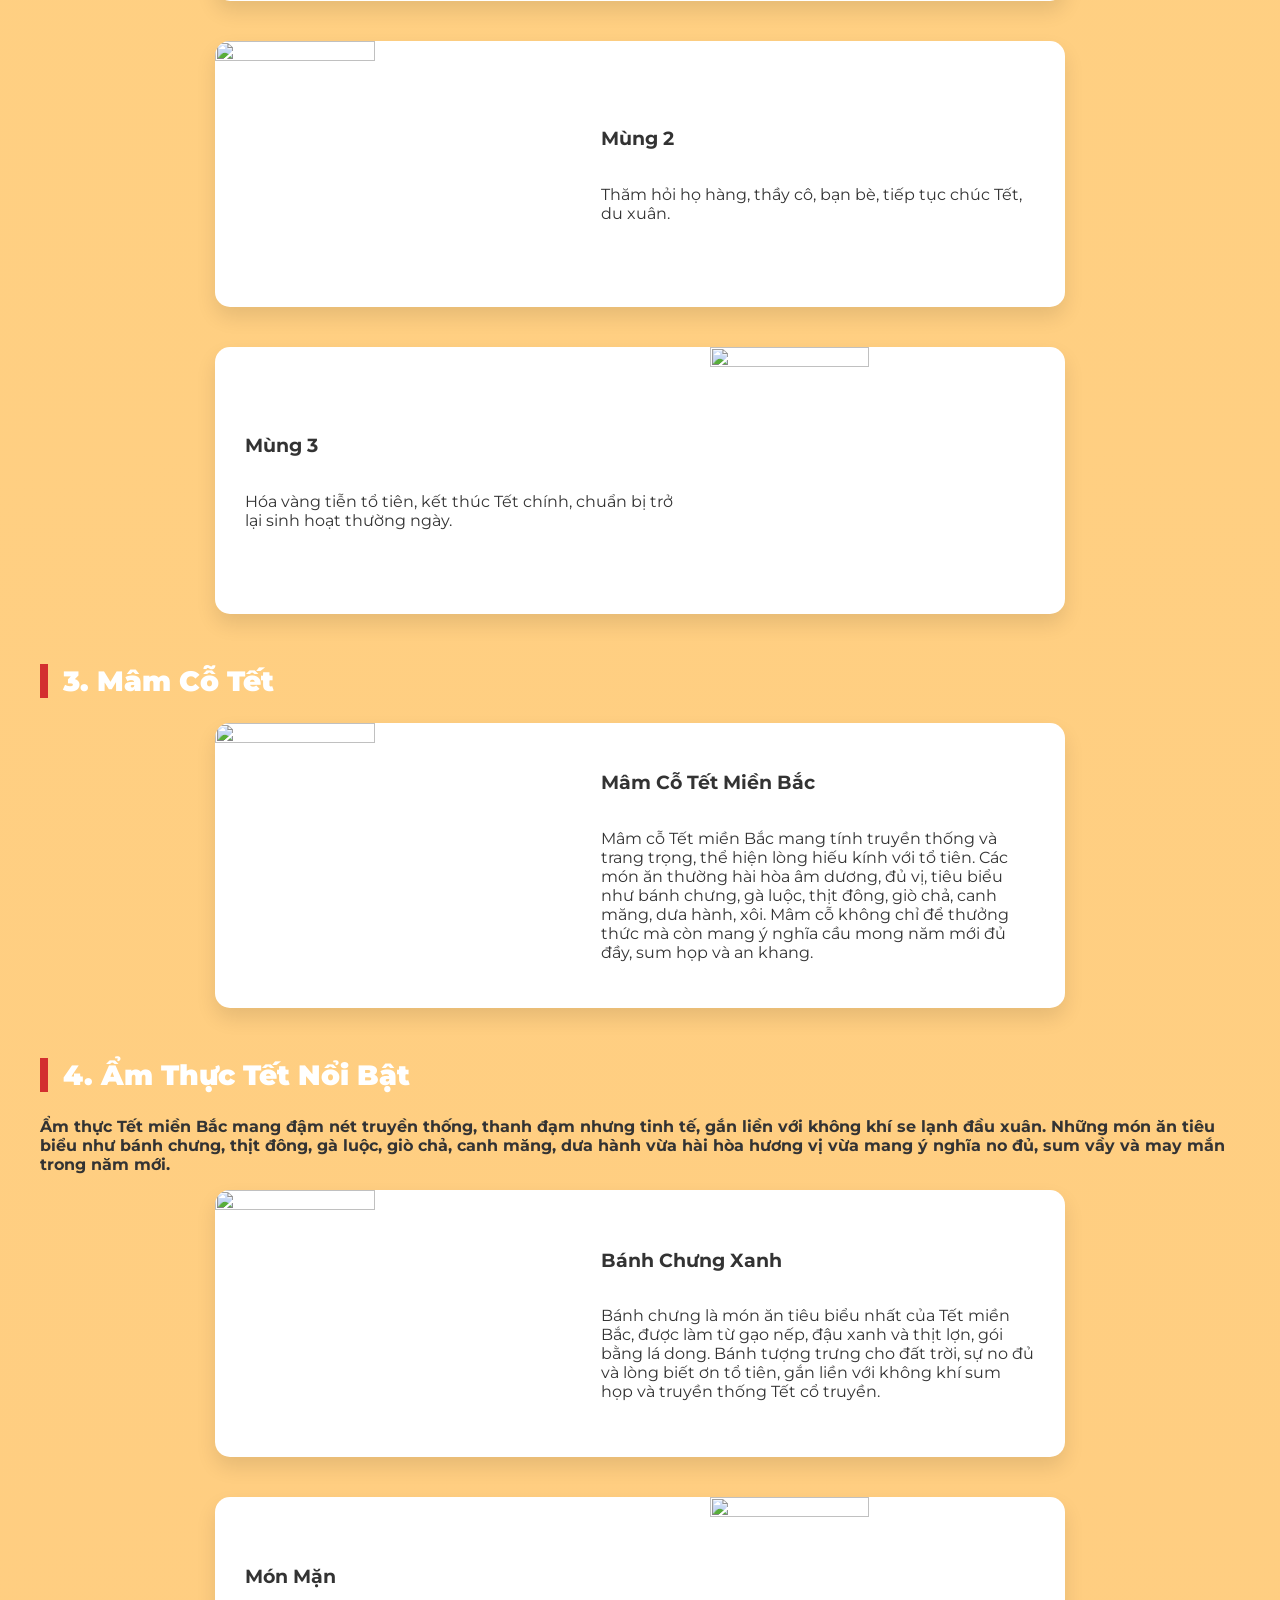
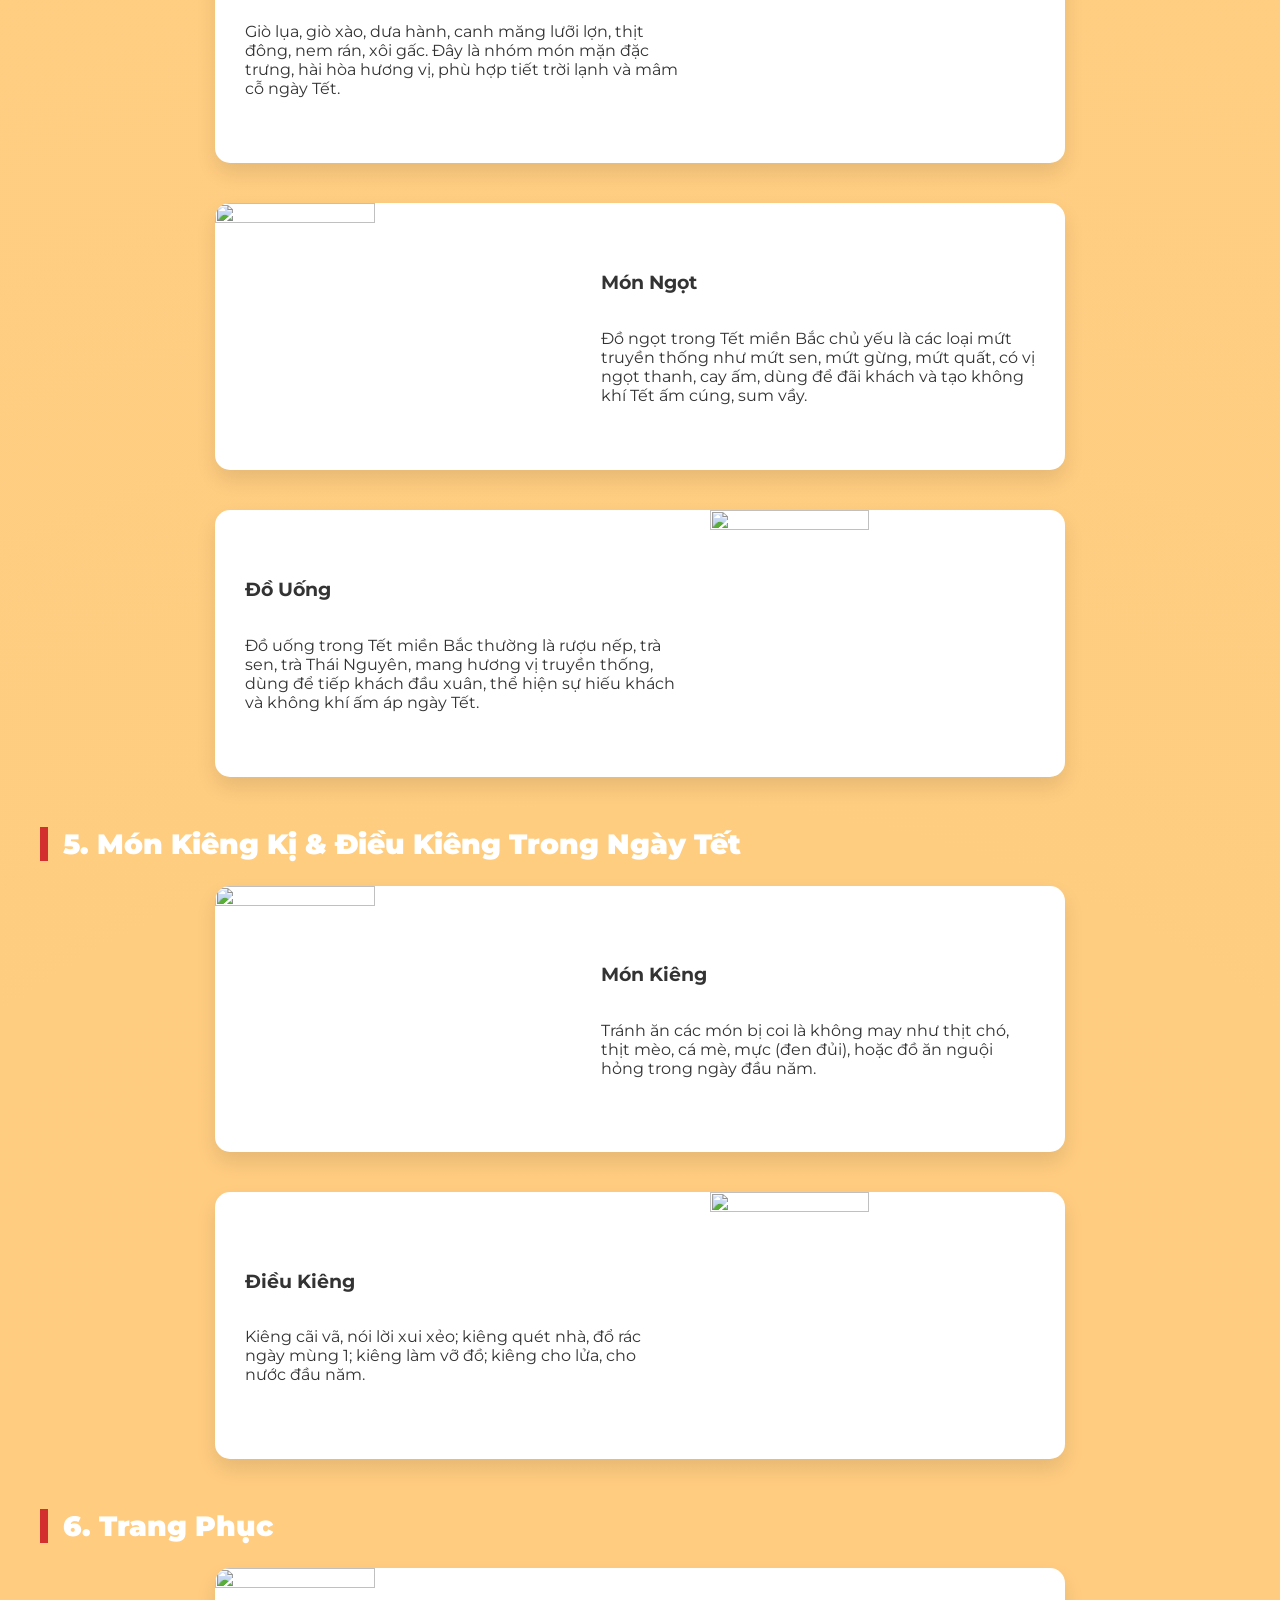
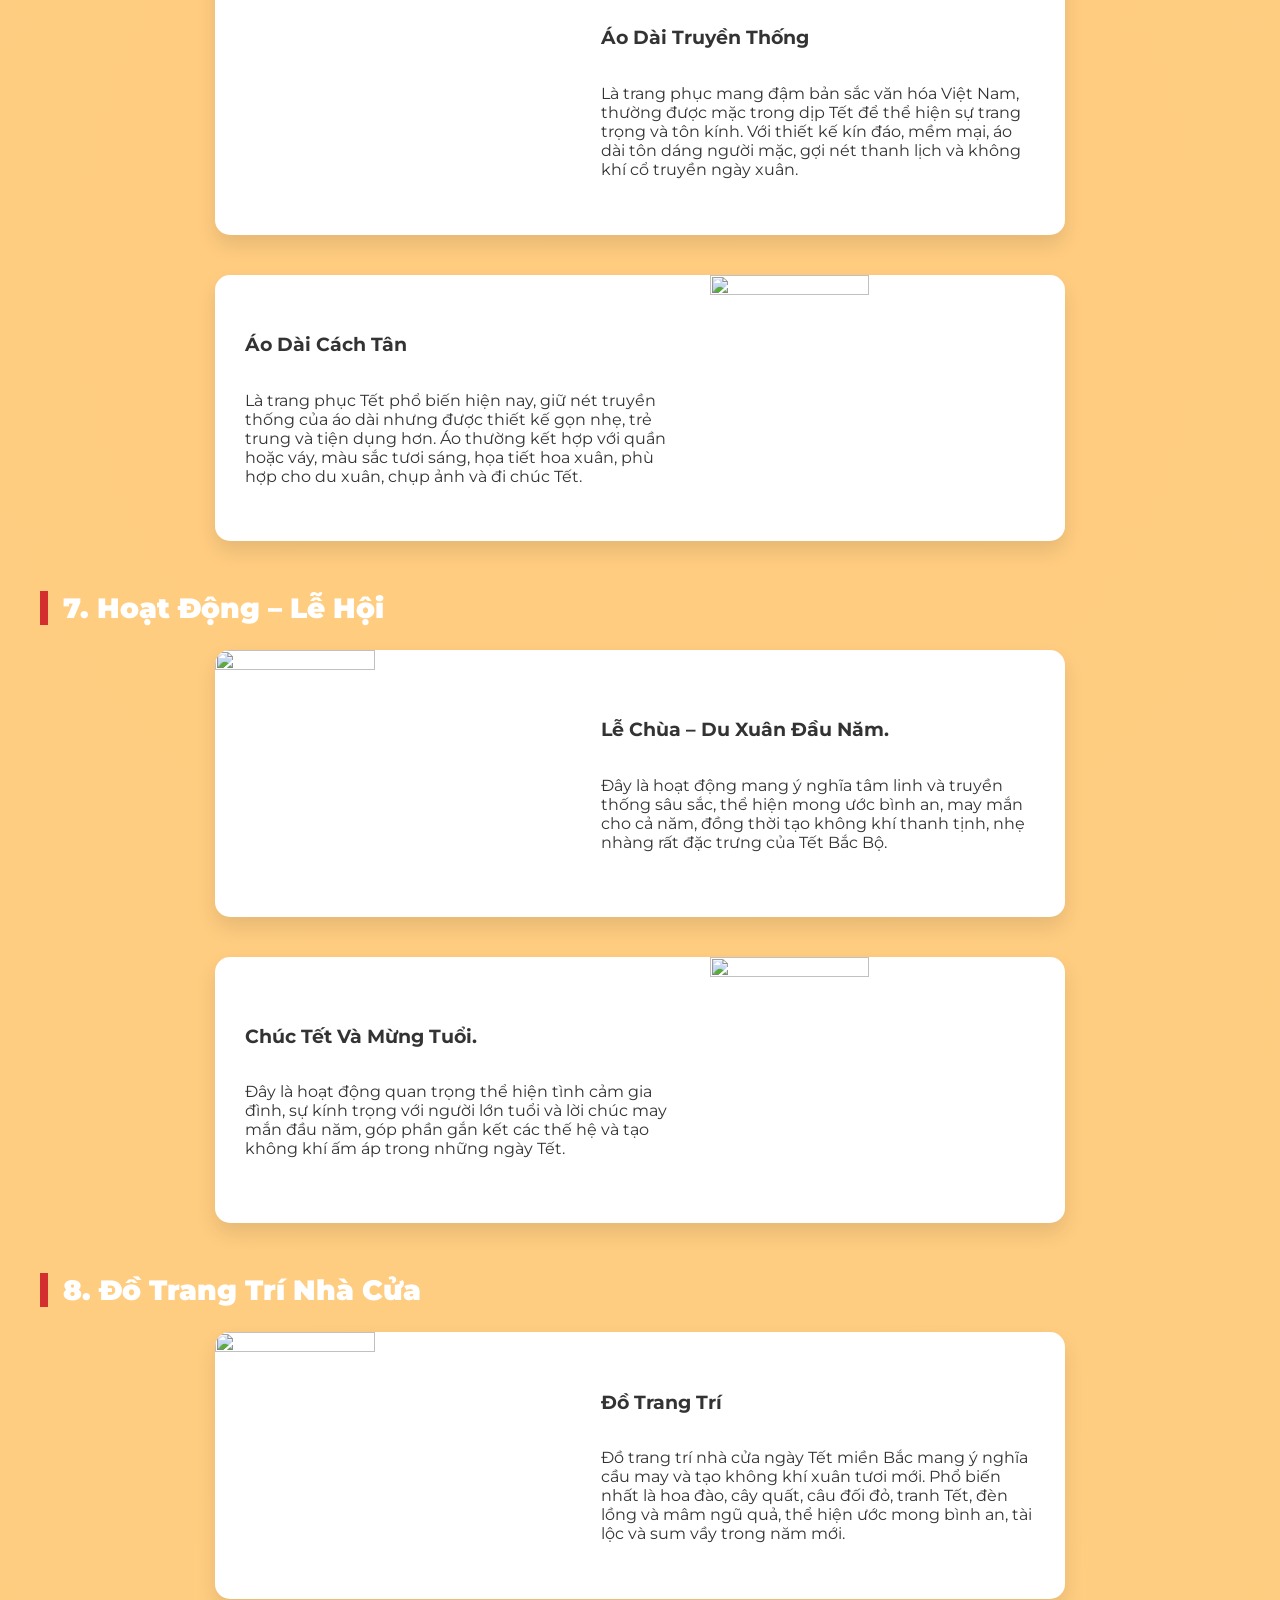
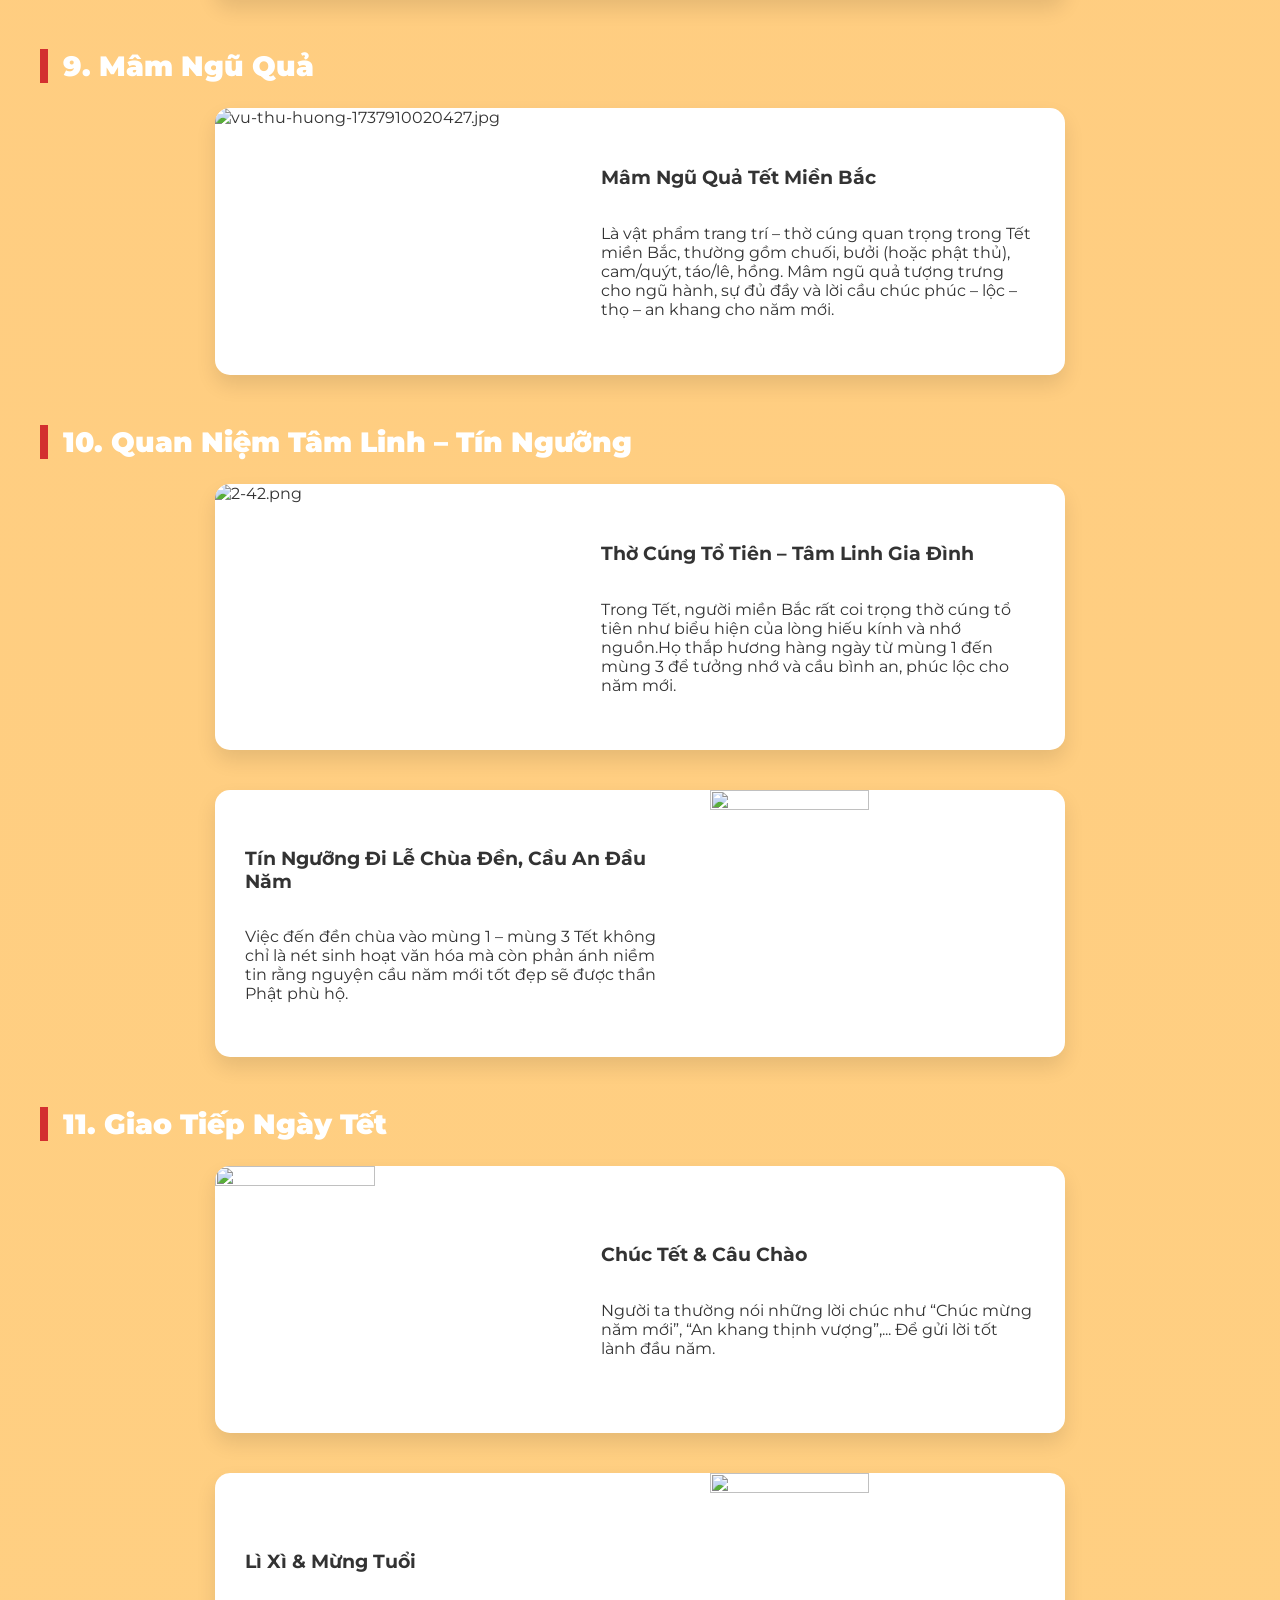
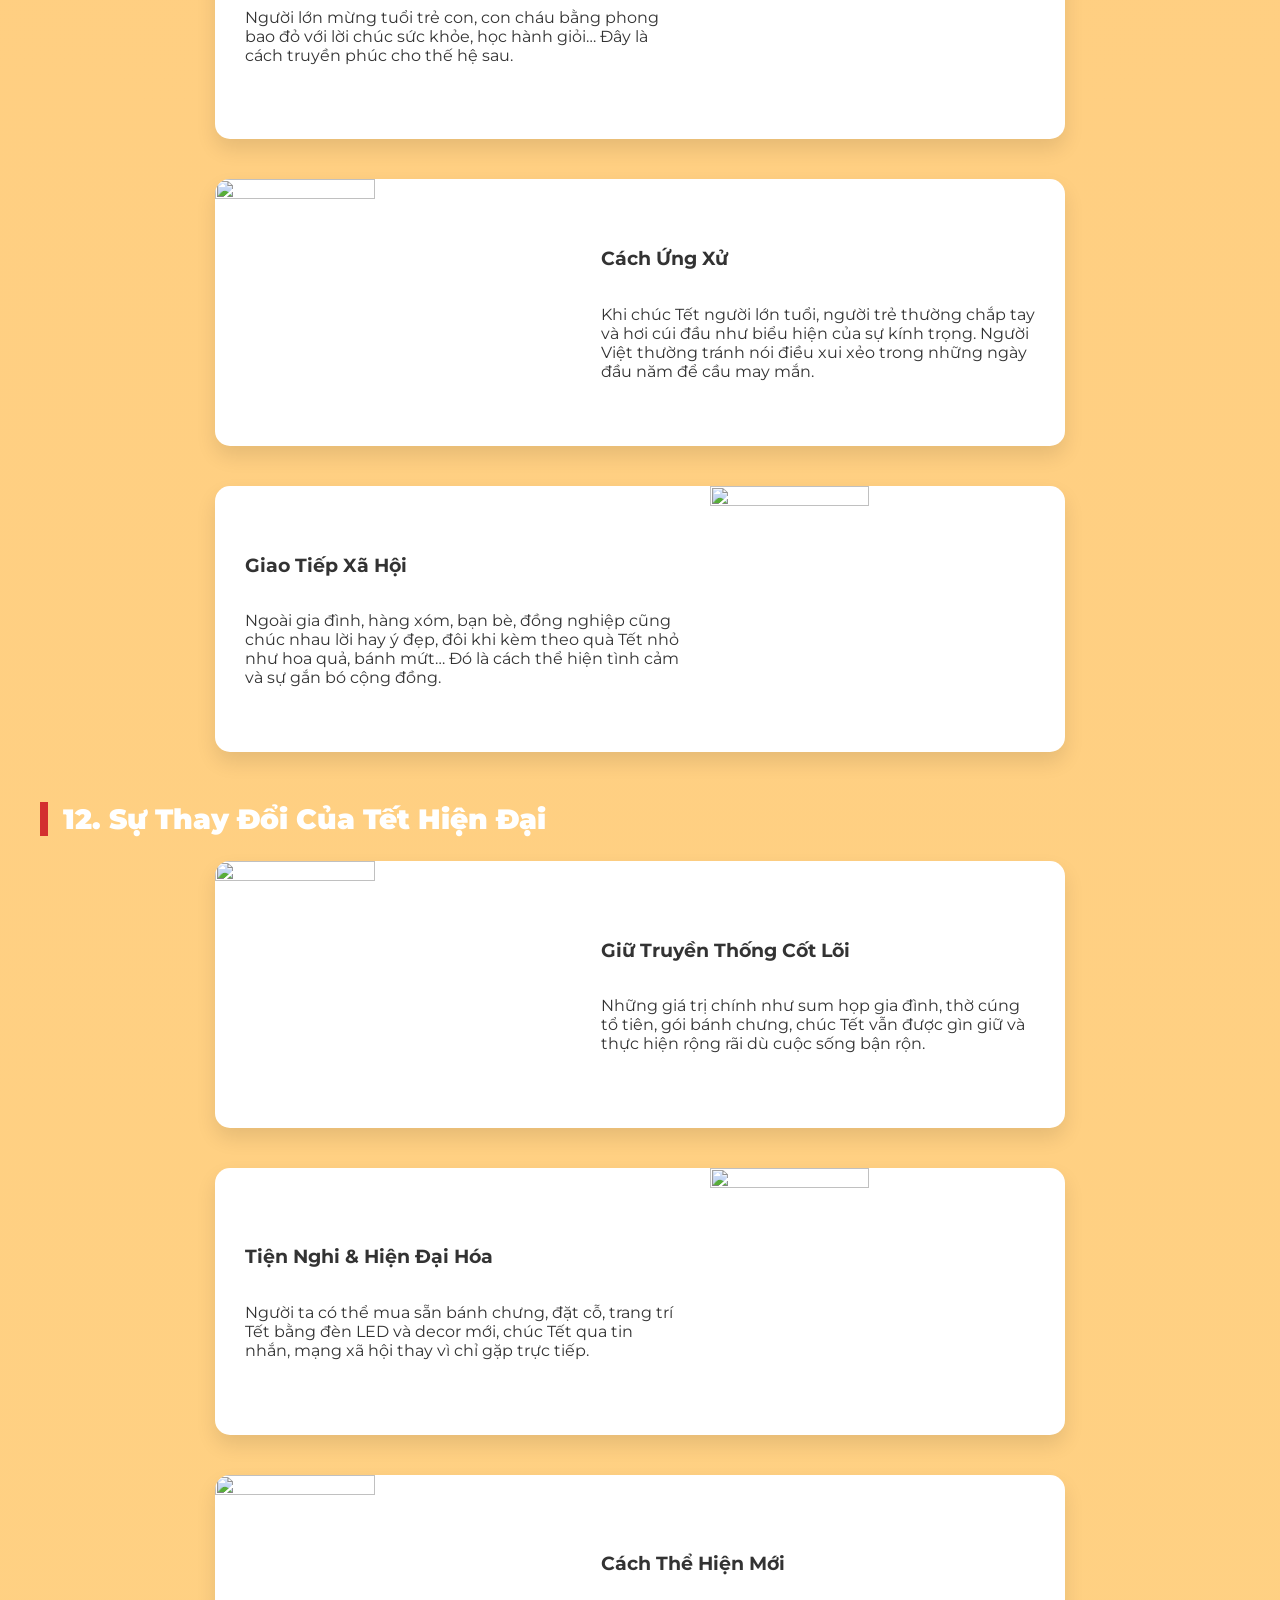
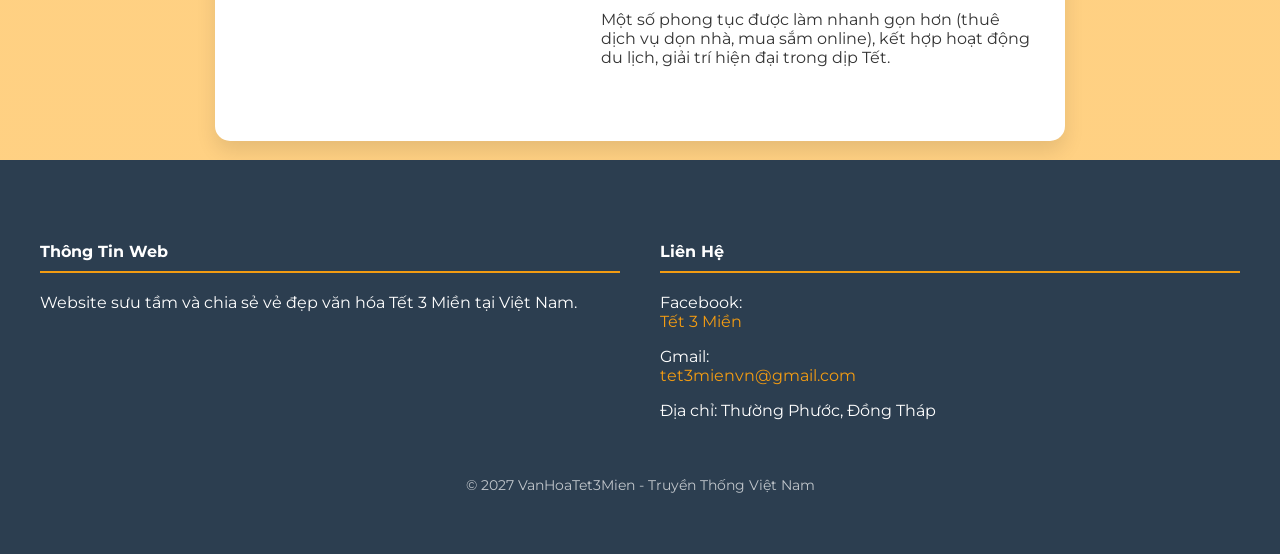
==== commit 0229b5ab: "Update indexbac.html" ====
--- a/indexbac.html
+++ b/indexbac.html
@@ -459,7 +459,7 @@
     
     <div class="music-player-fixed">
     <div class="music-panel" id="music-panel">
-        <h4 style="margin: 0 0 10px 0; color: #d32f2f;">📻 Playlist Tết 2026</h4>
+        <h4 style="margin: 0 0 10px 0; color: #d32f2f;">📻 Playlist Tết 2027</h4>
         <div class="playlist" id="playlist-container"></div>
         <audio id="main-audio" controls style="width: 100%; height: 40px;"></audio>
         <div style="margin-top: 15px; border-top: 1px solid #eee; padding-top: 10px;">
@@ -483,7 +483,7 @@
                 <p>Địa chỉ: Thường Phước, Đồng Tháp</p>
             </div>
         </div>
-        <div class="copy-right">© 2026 VanHoaTet3Mien - Truyền Thống Việt Nam</div>
+        <div class="copy-right">© 2027 VanHoaTet3Mien - Truyền Thống Việt Nam</div>
     </footer>
 
     <script>
